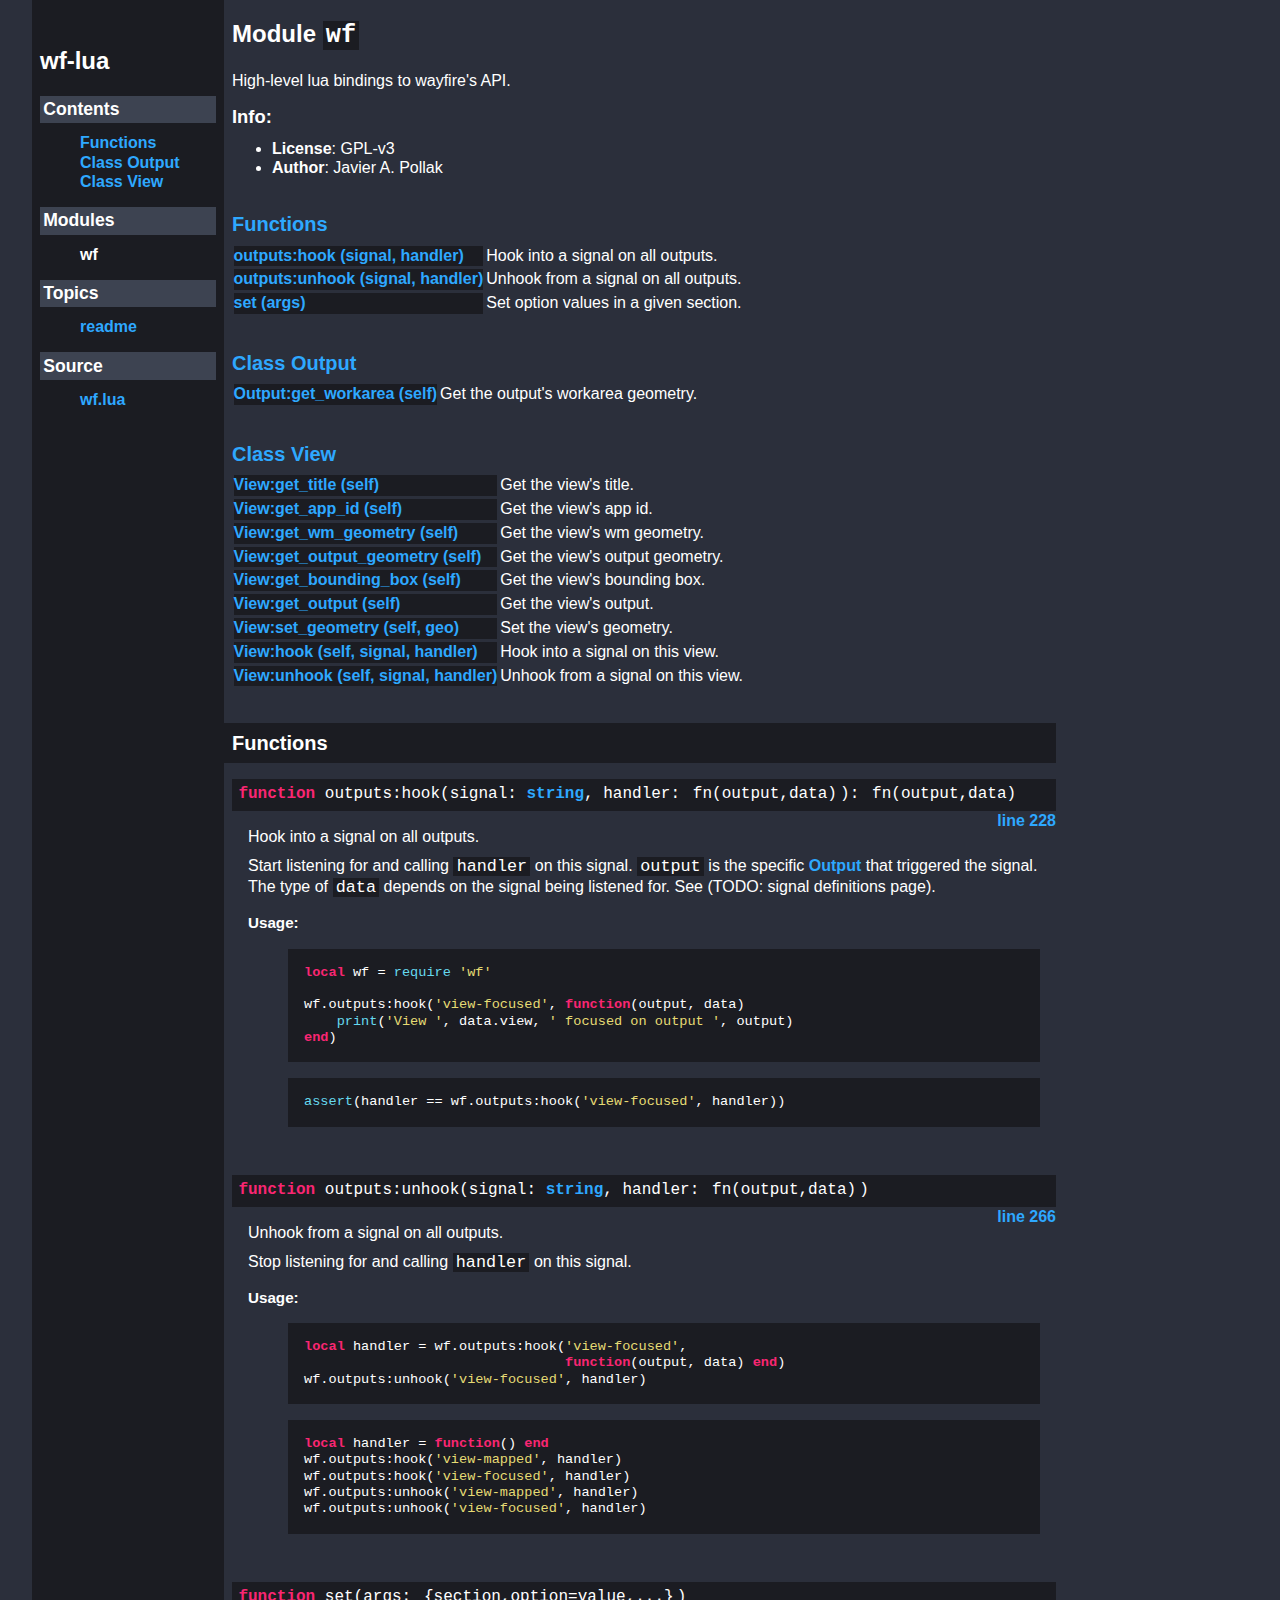
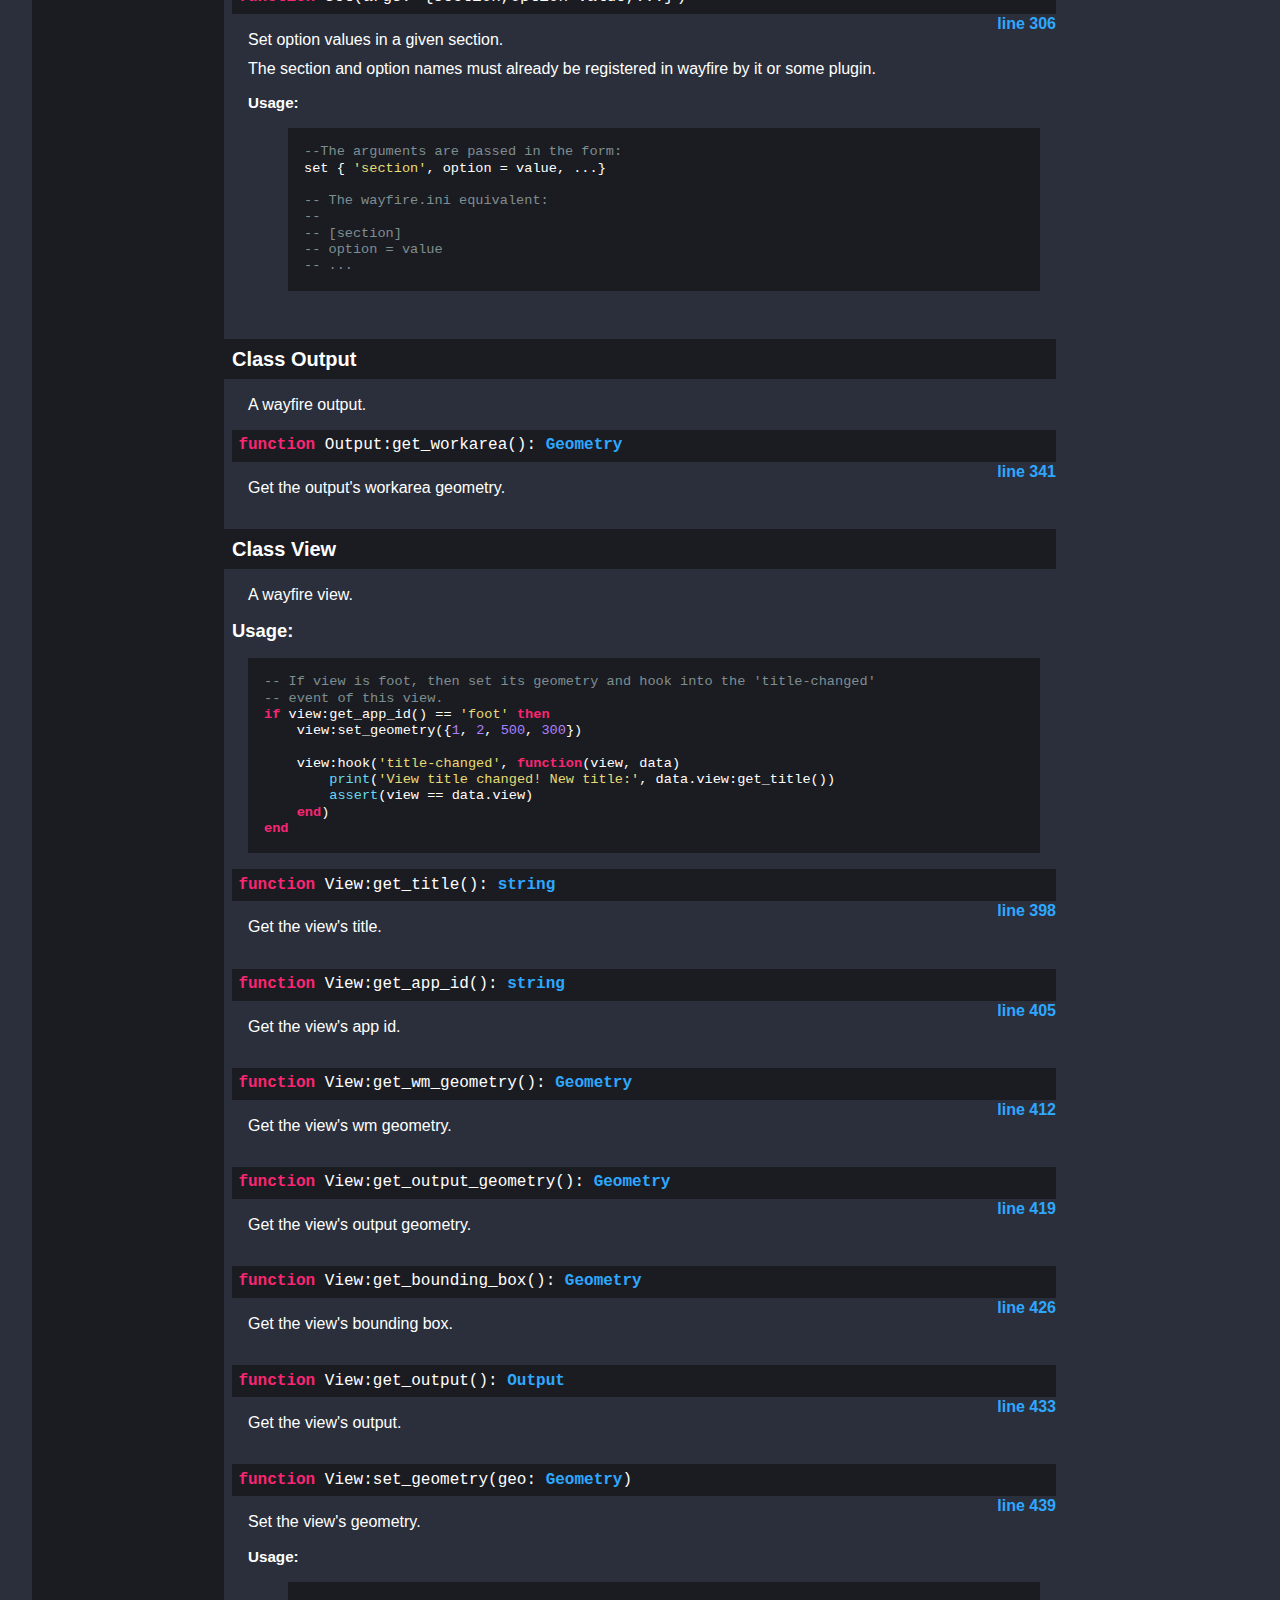
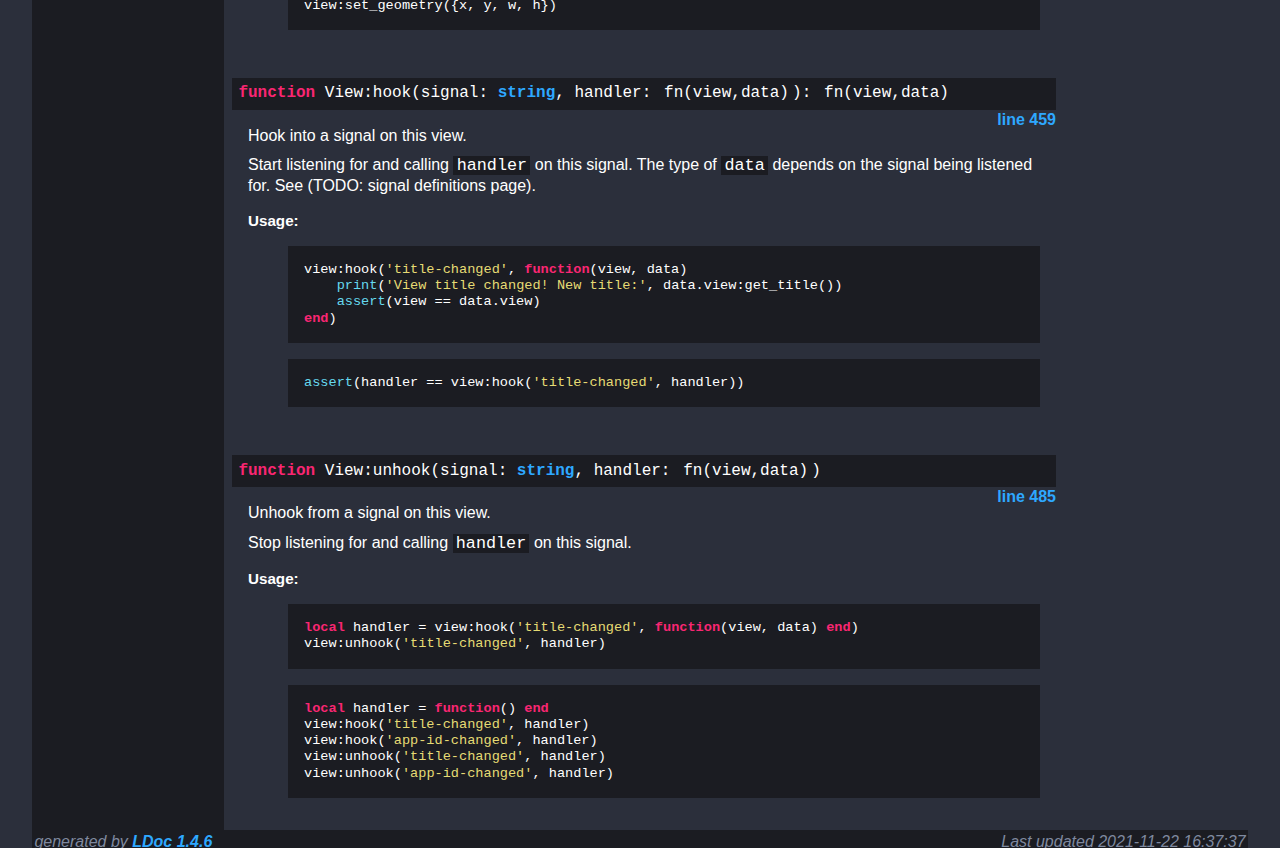
==== index.html @ a32f0c56 "deploy: 86d028fa6f99ab99f00a1f960f1747035f1de10a" ====
<!DOCTYPE html PUBLIC "-//W3C//DTD XHTML 1.0 Strict//EN"
   "http://www.w3.org/TR/xhtml1/DTD/xhtml1-strict.dtd">
<html>
<meta http-equiv="Content-Type" content="text/html; charset=UTF-8"/>
<head>
    <meta name="viewport" content="width=device-width, initial-scale=1">
    <title>wf-lua documentation</title>
    <link rel="stylesheet" href="ldoc.css" type="text/css" />
</head>
<body>
<div id="container">
<div id="product">
	<div id="product_logo"></div>
	<div id="product_name"><big><b></b></big></div>
	<div id="product_description"></div>
</div> <!-- id="product" -->
<div id="main">
<!-- Menu -->
<nav id="navigation">
<br/>
<h1>wf-lua</h1>
<h2>Contents</h2>
<ul>
<li><a href="#Functions">Functions</a></li>
<li><a href="#Class_Output">Class Output </a></li>
<li><a href="#Class_View">Class View </a></li>
</ul>
<h2>Modules</h2>
<ul class="nowrap">
  <li><strong>wf</strong></li>
</ul>
<h2>Topics</h2>
<ul class="">
  <li><a href="topics/readme.md.html">readme</a></li>
</ul>
<h2>Source</h2>
<ul class="nowrap">
  <li><a href="source/wf.lua.html">wf.lua</a></li>
</ul>
</nav> <!-- id="navigation" -->
<div id="content" class="">
<div class="module-info">
<h1>Module <code>wf</code></h1>
<p>High-level lua bindings to wayfire's API.</p>
<p>

</p>
    <h3>Info:</h3>
    <ul>
        <li><strong>License</strong>: GPL-v3</li>
        <li><strong>Author</strong>: Javier A. Pollak</li>
    </ul>
<br>
<h2><a href="#Functions">Functions</a></h2>
<div class="function_list toc_list">
	<div class="name"><a href="#outputs:hook">outputs:hook (signal, handler)</a></div>
	<div class="summary">Hook into a signal on all outputs.</div>
	<div class="name"><a href="#outputs:unhook">outputs:unhook (signal, handler)</a></div>
	<div class="summary">Unhook from a signal on all outputs.</div>
	<div class="name"><a href="#set">set (args)</a></div>
	<div class="summary">Set option values in a given section.</div>
</div>
<br>
<h2><a href="#Class_Output">Class Output </a></h2>
<div class="function_list toc_list">
	<div class="name"><a href="#Output:get_workarea">Output:get_workarea (self)</a></div>
	<div class="summary">Get the output's workarea geometry.</div>
</div>
<br>
<h2><a href="#Class_View">Class View </a></h2>
<div class="function_list toc_list">
	<div class="name"><a href="#View:get_title">View:get_title (self)</a></div>
	<div class="summary">Get the view's title.</div>
	<div class="name"><a href="#View:get_app_id">View:get_app_id (self)</a></div>
	<div class="summary">Get the view's app id.</div>
	<div class="name"><a href="#View:get_wm_geometry">View:get_wm_geometry (self)</a></div>
	<div class="summary">Get the view's wm geometry.</div>
	<div class="name"><a href="#View:get_output_geometry">View:get_output_geometry (self)</a></div>
	<div class="summary">Get the view's output geometry.</div>
	<div class="name"><a href="#View:get_bounding_box">View:get_bounding_box (self)</a></div>
	<div class="summary">Get the view's bounding box.</div>
	<div class="name"><a href="#View:get_output">View:get_output (self)</a></div>
	<div class="summary">Get the view's output.</div>
	<div class="name"><a href="#View:set_geometry">View:set_geometry (self, geo)</a></div>
	<div class="summary">Set the view's geometry.</div>
	<div class="name"><a href="#View:hook">View:hook (self, signal, handler)</a></div>
	<div class="summary">Hook into a signal on this view.</div>
	<div class="name"><a href="#View:unhook">View:unhook (self, signal, handler)</a></div>
	<div class="summary">Unhook from a signal on this view.</div>
</div>
<br/>
</div> <!-- id="module-info" -->
    <h2 class="section-header ">
        <a name="Functions"></a>
        Functions
    </h2>
    <div class="section-content">

    <dl class="function">
    <dt>
    <a name = "outputs:hook"></a>
    <pre class="signature"><span class="keyword">function</span> outputs:hook(signal: <span class="backtick"><a href="https://www.lua.org/manual/5.1/manual.html#5.4">string</a></span>, handler: <span class="backtick"><code>fn(output,data)</code></span>): <span class="backtick"><code>fn(output,data)</code></span></pre>
    <a style="float:right;" href="source/wf.lua.html#228">line 228</a>
    </dt>
    <dd>
    Hook into a signal on all outputs. </p>

<p> Start listening for and calling <code>handler</code> on this signal.
 <code>output</code> is the specific <a href="index.html#Output">Output</a> that triggered the signal.
 The type of <code>data</code> depends on the signal being listened for.
 See (TODO: signal definitions page).
    <h3>Usage:</h3>
    <ul class="examples">
        <li><pre class="example"><span class="keyword">local</span> wf = <span class="global">require</span> <span class="string">'wf'</span>

wf.outputs:hook(<span class="string">'view-focused'</span>, <span class="keyword">function</span>(output, data)
    <span class="global">print</span>(<span class="string">'View '</span>, data.view, <span class="string">' focused on output '</span>, output)
<span class="keyword">end</span>)</pre></li>
        <li><pre class="example"><span class="global">assert</span>(handler == wf.outputs:hook(<span class="string">'view-focused'</span>, handler))</pre></li>
    </ul>
</dd>
    <dt>
    <a name = "outputs:unhook"></a>
    <pre class="signature"><span class="keyword">function</span> outputs:unhook(signal: <span class="backtick"><a href="https://www.lua.org/manual/5.1/manual.html#5.4">string</a></span>, handler: <span class="backtick"><code>fn(output,data)</code></span>)</pre>
    <a style="float:right;" href="source/wf.lua.html#266">line 266</a>
    </dt>
    <dd>
    Unhook from a signal on all outputs. </p>

<p> Stop listening for and calling <code>handler</code> on this signal.
    <h3>Usage:</h3>
    <ul class="examples">
        <li><pre class="example"><span class="keyword">local</span> handler = wf.outputs:hook(<span class="string">'view-focused'</span>,
                                <span class="keyword">function</span>(output, data) <span class="keyword">end</span>)
wf.outputs:unhook(<span class="string">'view-focused'</span>, handler)</pre></li>
        <li><pre class="example"><span class="keyword">local</span> handler = <span class="keyword">function</span>() <span class="keyword">end</span>
wf.outputs:hook(<span class="string">'view-mapped'</span>, handler)
wf.outputs:hook(<span class="string">'view-focused'</span>, handler)
wf.outputs:unhook(<span class="string">'view-mapped'</span>, handler)
wf.outputs:unhook(<span class="string">'view-focused'</span>, handler)</pre></li>
    </ul>
</dd>
    <dt>
    <a name = "set"></a>
    <pre class="signature"><span class="keyword">function</span> set(args: <span class="backtick"><code>{section,option=value,...}</code></span>)</pre>
    <a style="float:right;" href="source/wf.lua.html#306">line 306</a>
    </dt>
    <dd>
    Set option values in a given section. </p>

<p> The section and option names must already be registered in wayfire by it or
 some plugin.
    <h3>Usage:</h3>
    <ul class="examples">
        <pre class="example"><span class="comment">--The arguments are passed in the form:
</span>set { <span class="string">'section'</span>, option = value, ...}

<span class="comment">-- The wayfire.ini equivalent:
</span><span class="comment">--
</span><span class="comment">-- [section]
</span><span class="comment">-- option = value
</span><span class="comment">-- ...</span></pre>
    </ul>
</dd>
</dl>
</div> <!-- class="section-content" -->
    <h2 class="section-header has-description">
        <a name="Class_Output"></a>
        Class Output
    </h2>
    <div class="section-content">

          <div class="section-description">
          A wayfire output.
          </div>
    <dl class="function">
    <dt>
    <a name = "Output:get_workarea"></a>
    <pre class="signature"><span class="keyword">function</span> Output:get_workarea(): <span class="backtick"><a href="index.html#Geometry">Geometry</a></span></pre>
    <a style="float:right;" href="source/wf.lua.html#341">line 341</a>
    </dt>
    <dd>
    Get the output's workarea geometry.
</dd>
</dl>
</div> <!-- class="section-content" -->
    <h2 class="section-header has-description">
        <a name="Class_View"></a>
        Class View
    </h2>
    <div class="section-content">

          <div class="section-description">
          A wayfire view.
          </div>
            <h3>Usage:</h3>
            <pre class="example section-example"><span class="comment">-- If view is foot, then set its geometry and hook into the 'title-changed'
</span><span class="comment">-- event of this view.
</span><span class="keyword">if</span> view:get_app_id() == <span class="string">'foot'</span> <span class="keyword">then</span>
    view:set_geometry({<span class="number">1</span>, <span class="number">2</span>, <span class="number">500</span>, <span class="number">300</span>})

    view:hook(<span class="string">'title-changed'</span>, <span class="keyword">function</span>(view, data)
        <span class="global">print</span>(<span class="string">'View title changed! New title:'</span>, data.view:get_title())
        <span class="global">assert</span>(view == data.view)
    <span class="keyword">end</span>)
<span class="keyword">end</span></pre>
    <dl class="function">
    <dt>
    <a name = "View:get_title"></a>
    <pre class="signature"><span class="keyword">function</span> View:get_title(): <span class="backtick"><a href="https://www.lua.org/manual/5.1/manual.html#5.4">string</a></span></pre>
    <a style="float:right;" href="source/wf.lua.html#398">line 398</a>
    </dt>
    <dd>
    Get the view's title.
</dd>
    <dt>
    <a name = "View:get_app_id"></a>
    <pre class="signature"><span class="keyword">function</span> View:get_app_id(): <span class="backtick"><a href="https://www.lua.org/manual/5.1/manual.html#5.4">string</a></span></pre>
    <a style="float:right;" href="source/wf.lua.html#405">line 405</a>
    </dt>
    <dd>
    Get the view's app id.
</dd>
    <dt>
    <a name = "View:get_wm_geometry"></a>
    <pre class="signature"><span class="keyword">function</span> View:get_wm_geometry(): <span class="backtick"><a href="index.html#Geometry">Geometry</a></span></pre>
    <a style="float:right;" href="source/wf.lua.html#412">line 412</a>
    </dt>
    <dd>
    Get the view's wm geometry.
</dd>
    <dt>
    <a name = "View:get_output_geometry"></a>
    <pre class="signature"><span class="keyword">function</span> View:get_output_geometry(): <span class="backtick"><a href="index.html#Geometry">Geometry</a></span></pre>
    <a style="float:right;" href="source/wf.lua.html#419">line 419</a>
    </dt>
    <dd>
    Get the view's output geometry.
</dd>
    <dt>
    <a name = "View:get_bounding_box"></a>
    <pre class="signature"><span class="keyword">function</span> View:get_bounding_box(): <span class="backtick"><a href="index.html#Geometry">Geometry</a></span></pre>
    <a style="float:right;" href="source/wf.lua.html#426">line 426</a>
    </dt>
    <dd>
    Get the view's bounding box.
</dd>
    <dt>
    <a name = "View:get_output"></a>
    <pre class="signature"><span class="keyword">function</span> View:get_output(): <span class="backtick"><a href="index.html#Output">Output</a></span></pre>
    <a style="float:right;" href="source/wf.lua.html#433">line 433</a>
    </dt>
    <dd>
    Get the view's output.
</dd>
    <dt>
    <a name = "View:set_geometry"></a>
    <pre class="signature"><span class="keyword">function</span> View:set_geometry(geo: <span class="backtick"><a href="index.html#Geometry">Geometry</a></span>)</pre>
    <a style="float:right;" href="source/wf.lua.html#439">line 439</a>
    </dt>
    <dd>
    Set the view's geometry.
    <h3>Usage:</h3>
    <ul class="examples">
        <pre class="example">view:set_geometry({x, y, w, h})</pre>
    </ul>
</dd>
    <dt>
    <a name = "View:hook"></a>
    <pre class="signature"><span class="keyword">function</span> View:hook(signal: <span class="backtick"><a href="https://www.lua.org/manual/5.1/manual.html#5.4">string</a></span>, handler: <span class="backtick"><code>fn(view,data)</code></span>): <span class="backtick"><code>fn(view,data)</code></span></pre>
    <a style="float:right;" href="source/wf.lua.html#459">line 459</a>
    </dt>
    <dd>
    Hook into a signal on this view. </p>

<p> Start listening for and calling <code>handler</code> on this signal.
 The type of <code>data</code> depends on the signal being listened for.
 See (TODO: signal definitions page).
    <h3>Usage:</h3>
    <ul class="examples">
        <li><pre class="example">view:hook(<span class="string">'title-changed'</span>, <span class="keyword">function</span>(view, data)
    <span class="global">print</span>(<span class="string">'View title changed! New title:'</span>, data.view:get_title())
    <span class="global">assert</span>(view == data.view)
<span class="keyword">end</span>)</pre></li>
        <li><pre class="example"><span class="global">assert</span>(handler == view:hook(<span class="string">'title-changed'</span>, handler))</pre></li>
    </ul>
</dd>
    <dt>
    <a name = "View:unhook"></a>
    <pre class="signature"><span class="keyword">function</span> View:unhook(signal: <span class="backtick"><a href="https://www.lua.org/manual/5.1/manual.html#5.4">string</a></span>, handler: <span class="backtick"><code>fn(view,data)</code></span>)</pre>
    <a style="float:right;" href="source/wf.lua.html#485">line 485</a>
    </dt>
    <dd>
    Unhook from a signal on this view. </p>

<p> Stop listening for and calling <code>handler</code> on this signal.
    <h3>Usage:</h3>
    <ul class="examples">
        <li><pre class="example"><span class="keyword">local</span> handler = view:hook(<span class="string">'title-changed'</span>, <span class="keyword">function</span>(view, data) <span class="keyword">end</span>)
view:unhook(<span class="string">'title-changed'</span>, handler)</pre></li>
        <li><pre class="example"><span class="keyword">local</span> handler = <span class="keyword">function</span>() <span class="keyword">end</span>
view:hook(<span class="string">'title-changed'</span>, handler)
view:hook(<span class="string">'app-id-changed'</span>, handler)
view:unhook(<span class="string">'title-changed'</span>, handler)
view:unhook(<span class="string">'app-id-changed'</span>, handler)</pre></li>
    </ul>
</dd>
</dl>
</div> <!-- class="section-content" -->
</div> <!-- id="content" -->
</div> <!-- id="main" -->
<div id="about">
<i>generated by <a href="http://github.com/stevedonovan/LDoc">LDoc 1.4.6</a></i>
<i style="float:right;">Last updated 2021-11-22 16:37:37 </i>
</div> <!-- id="about" -->
</div> <!-- id="container" -->
</body>
</html>
---- ldoc.css ----
/* BEGIN RESET */
/* Taken from: https://piccalil.li/blog/a-modern-css-reset/ */

/* Box sizing rules */
*,
*::before,
*::after {
  box-sizing: border-box;
}

/* Remove default margin */
body,
h1,
h2,
h3,
h4,
p,
figure,
blockquote,
dl,
dd {
  margin: 0;
}

/* Remove list styles on ul, ol elements with a list role, which suggests default styling will be removed */
ul[role='list'],
ol[role='list'] {
  list-style: none;
}

/* Set core root defaults */
html:focus-within {
  scroll-behavior: smooth;
}

/* Set core body defaults */
body {
  min-height: 100vh;
  line-height: 1.5;
}

/* A elements that don't have a class get default styles */
a:not([class]) {
  text-decoration-skip-ink: auto;
}

/* Make images easier to work with */
img,
picture {
  max-width: 100%;
  display: block;
}

/* Inherit fonts for inputs and buttons */
input,
button,
textarea,
select {
  font: inherit;
}

/* Remove all animations, transitions and smooth scroll for people that prefer not to see them */
@media (prefers-reduced-motion: reduce) {
  html:focus-within {
   scroll-behavior: auto;
  }
  
  *,
  *::before,
  *::after {
    animation-duration: 0.01ms !important;
    animation-iteration-count: 1 !important;
    transition-duration: 0.01ms !important;
    scroll-behavior: auto !important;
  }
}
/* END RESET */

:root {
  /* --bg: #2c303a; */
  --bg: #2b2f3b;
  --bg-light: #3D4351;
  --bg-lighter: #38405F;
	--bg-dark: #1B1C22;
  /* --fg: #FDFFFC; */
  --fg: #FFFFFF;
  --fg-dark: #7f899f;
}
code, tt {
    font-family: monospace; 
    font-size: 1.05em;
    background-color: var(--bg-dark);
    padding-left: 0.2rem;
    padding-right: 0.2rem;
}
pre.signature code {
    background-color: unset;
    font-size: unset;
}
span.parameter { font-family:monospace; background-color: var(--bg-dark); font-weight: bold; }
span.parameter:after { content:":"; }
span.types:before { content:"("; }
span.types:after { content:")"; }
.type { font-weight: bold; font-style:italic }
body, p, td, th { font-size: 1rem; line-height: 1.2;}
p, ul { margin: 10px 0 0 0;}
strong { font-weight: bold;}
em { font-style: italic;}
h1 {
    font-size: 1.5rem;
    margin: 20px 0 20px 0;
}
h2, h3, h4 { margin: 1rem 0 0.5rem 0; }
h2 { font-size: 1.25rem; }
h3 { font-size: 1.15rem; }
h4 { font-size: 1.06rem; }
a:focus, a:focus-visible, a:link:hover, a:visited:hover {
    background-color: #2EA8FF;
    outline: solid 1px #2EA8FF;
    color: black !important;
}
/* visited styling get's annoying quickly */
a:link, a:visited { font-weight: bold; color: #2EA8FF; text-decoration: none; }
/* a:visited { font-weight: bold; color: #F065E1; text-decoration: none; } */
/* a:link:hover { text-decoration: underline; } */
hr {
    color:#cccccc;
    background: #00007f;
    height: 1px;
}
blockquote { margin-left: 3em; }
ul { list-style-type: disc; }
ul.examples { 
    list-style-type: none;
}
ul.examples > li { 
    min-width: 0;
}
p.name {
    font-family: "Andale Mono", monospace;
    padding-top: 1rem;
}
pre {
    background-color: var(--bg-dark);
    padding: 1rem;
    margin: 1rem; 
    margin-left: 0; 
    overflow: auto;
    font-family: "Andale Mono", monospace;
}
pre.section-example {
    margin-left: 1rem;
}
pre.example {
    font-size: .85rem;
}
pre.signature {
    white-space: break-spaces;
    padding: 0.4rem;
    margin: 0;
}
table.index td { text-align: left; vertical-align: top; }


body {
    font-family: arial, helvetica, geneva, sans-serif;
    color: var(--fg);
    background-color: var(--bg);
    display: flex;
}
body::before,
body::after {
    content: '';
    flex: 1;
    height: auto;
    /* background-color: var(--bg-dark); */
}

#container { 
    display: flex;
    flex-direction: column;
    max-width: 76rem;
    min-width: 30rem;
    width: 100%;
}
#product { }

#main {
    display: flex;
    flex-direction: row;
}
#main::after {
    flex: 1;
    min-width: 0;
    max-width: 12rem;
    content: '';
}
#navigation {
    width: 12rem;
    min-width: 10rem;
    padding: 0.5rem;
    background-color: var(--bg-dark);
}
#navigation h2 {
    background-color: var(--bg-light);
    font-size: 1.1rem;
    padding: 0.2rem;
}
#navigation ul {
    font-size: 1rem;
    list-style: none;
}
#navigation li { }
#navigation li li a { }
#content {
    flex: 0 1 52rem;
    min-width: 0;
    /* padding: 1rem; */
}
#content.verbatim-html {
    padding-left: 0.5rem;
}
#about {
    color: var(--fg-dark);
    padding: 0.15rem;
    background-color: var(--bg-dark);
}

@media screen and (max-width: 555px) {
    body {
        align-items: flex-start;
    }
    #content {
        min-width: 100vw;
    }
    pre {
        font-size: 0.85rem;
        padding: 0.5rem;
        margin: 0.5rem;
    }
    pre.example {
        font-size: 0.7rem;
    }
    ul {
        padding-left: 0.8rem;
    }
    dl.table dd,
    dl.function dd {
        margin-left: 0.5rem !important;
    }
}

@media print {
    body {
        font: 12pt "Times New Roman", "TimeNR", Times, serif;
    }
    a { font-weight: bold; color: #004080; text-decoration: underline; }
    #main {
        background-color: #ffffff;
        border-left: 0px;
    }
    #container {
        margin-left: 2%;
        margin-right: 2%;
        background-color: #ffffff;
    }
    #content {
        padding: 1em;
        background-color: #ffffff;
    }
    #navigation {
        display: none;
    }
    pre.example {
        font-family: "Andale Mono", monospace;
        font-size: 10pt;
        page-break-inside: avoid;
    }
}

div.module-info {
    margin-left: 0.5rem;
}

h2.section-header {
    background-color: var(--bg-dark);
    padding: 0.5rem;
    margin-bottom: 0;
}

div.section-description {
    margin: 1rem;
}
div.section-content {
    margin-left: 0.5rem;
}

div.toc_list {
    display: grid;
    grid-template-columns: min-content max-content;
    overflow: auto;
}

div.toc_list > div {
    margin: 1.5px;
}

div.toc_list > div:nth-child(odd) {
    background-color: var(--bg-dark);
    line-height: 1.3;
    white-space:nowrap;
}

ul.nowrap {
    overflow:auto;
    white-space:nowrap;
}
dl.table dt, dl.function dt {
    margin-top: 1rem;
}

dl.table dd, dl.function dd {
    padding-bottom: 1rem;
    margin: 1rem 0 0 1rem;
    line-height: 1.2;
}
dl.table h3, dl.function h3 {font-size: .95rem;}
/* stop sublists from having initial vertical space */
ul ul { margin-top: 0px; }
ol ul { margin-top: 0px; }
ol ol { margin-top: 0px; }
ul ol { margin-top: 0px; }
/* make the target distinct; helps when we're navigating to a function */
a:target + * {
  background-color: #FF9;
  color: black !important;
}

/* Molokai from https://github.com/Javyre/etc/blob/master/nvim/start/molo.nvim/lua/lush_theme/molo.lua */
pre .comment { color: #7e8e91; }
pre .constant { color: #AE81FF; }
pre .escape { color: #F92672; }
pre .keyword { color: #F92672; font-weight: bold; }
pre .library { color: #A6E22E; }
/* FIXME: what even is a marker?? */
pre .marker { color: #512b1e; background: #fedc56; font-weight: bold; }
pre .string { color: #E6DB74; }
pre .number { color: #AE81FF; }
/* pre .operator { color: #2239a8; font-weight: bold; } */
pre .preprocessor, pre .prepro { color: #A6E22E; }
pre .global { color: #66D9EF; }
pre .user-keyword { color: #66D9EF; }
pre .prompt { color: #66D9EF; }
pre .url { color: #272fc2; text-decoration: underline; }
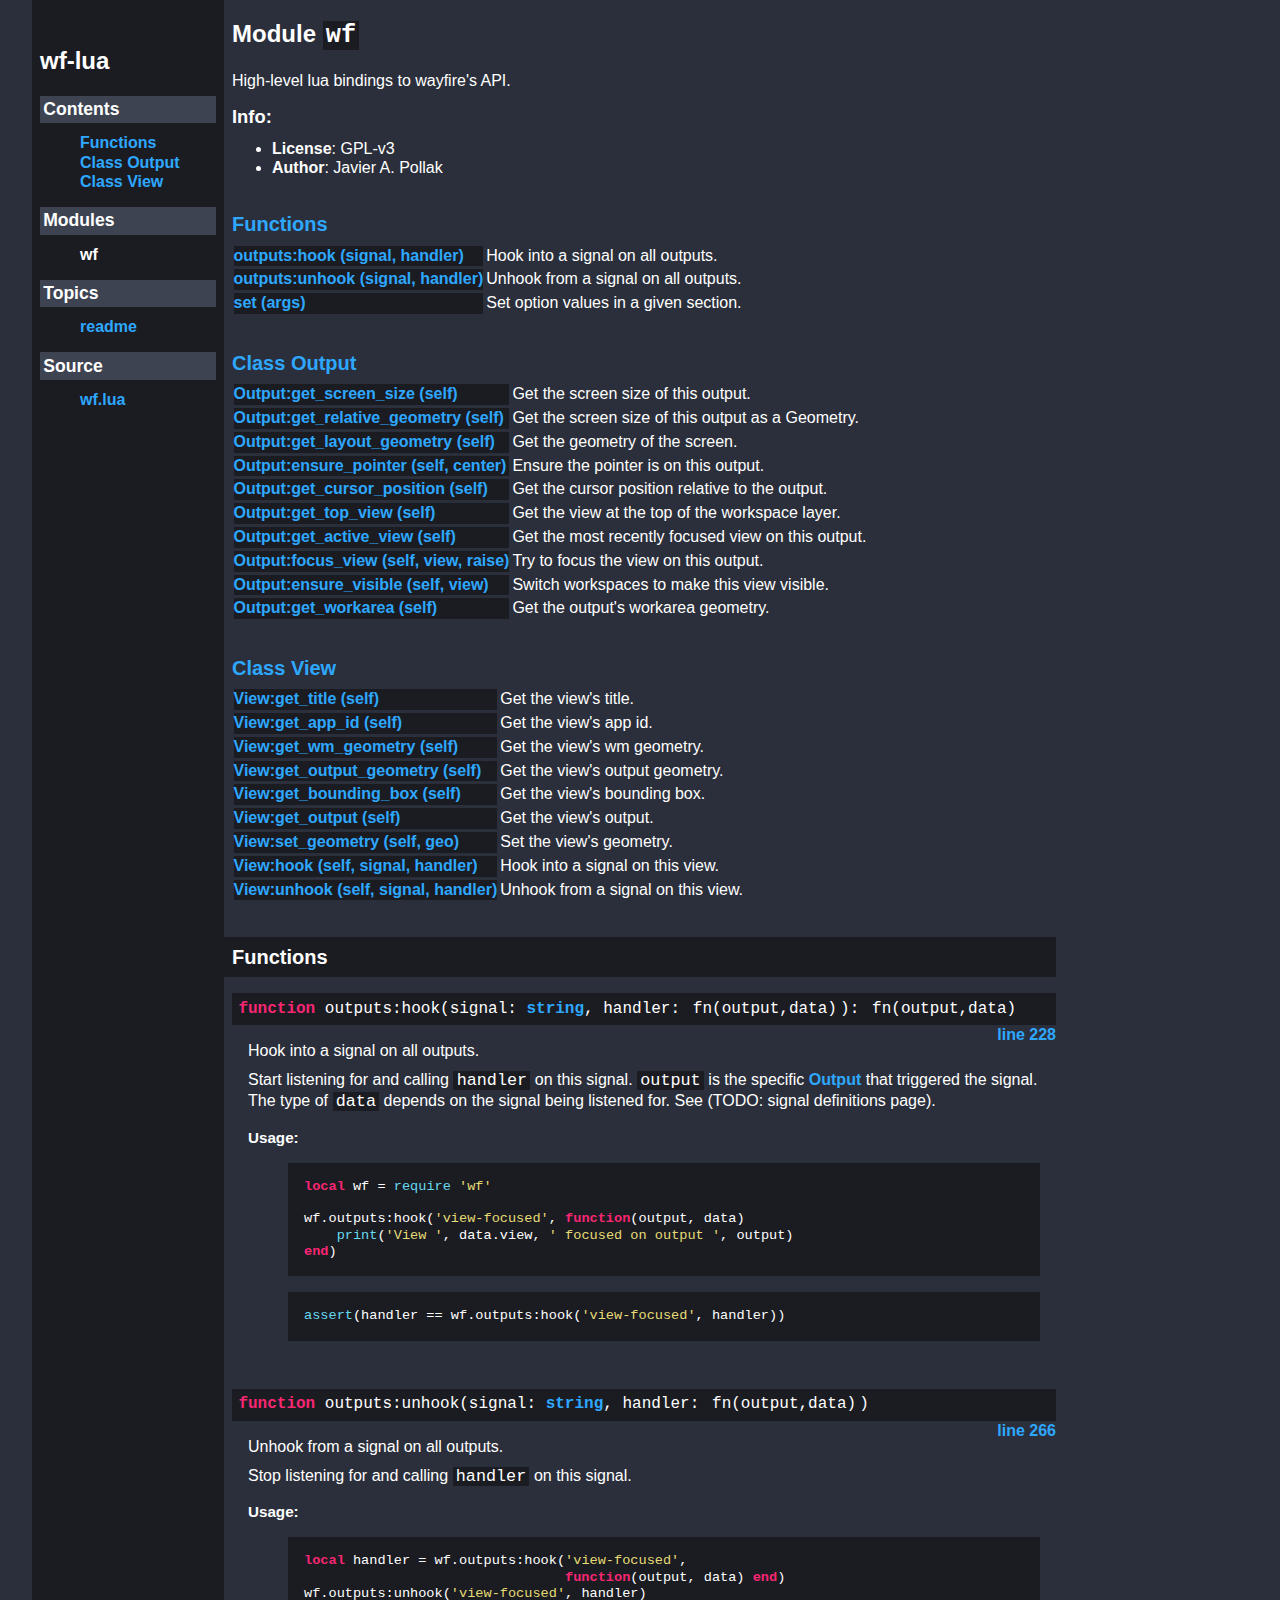
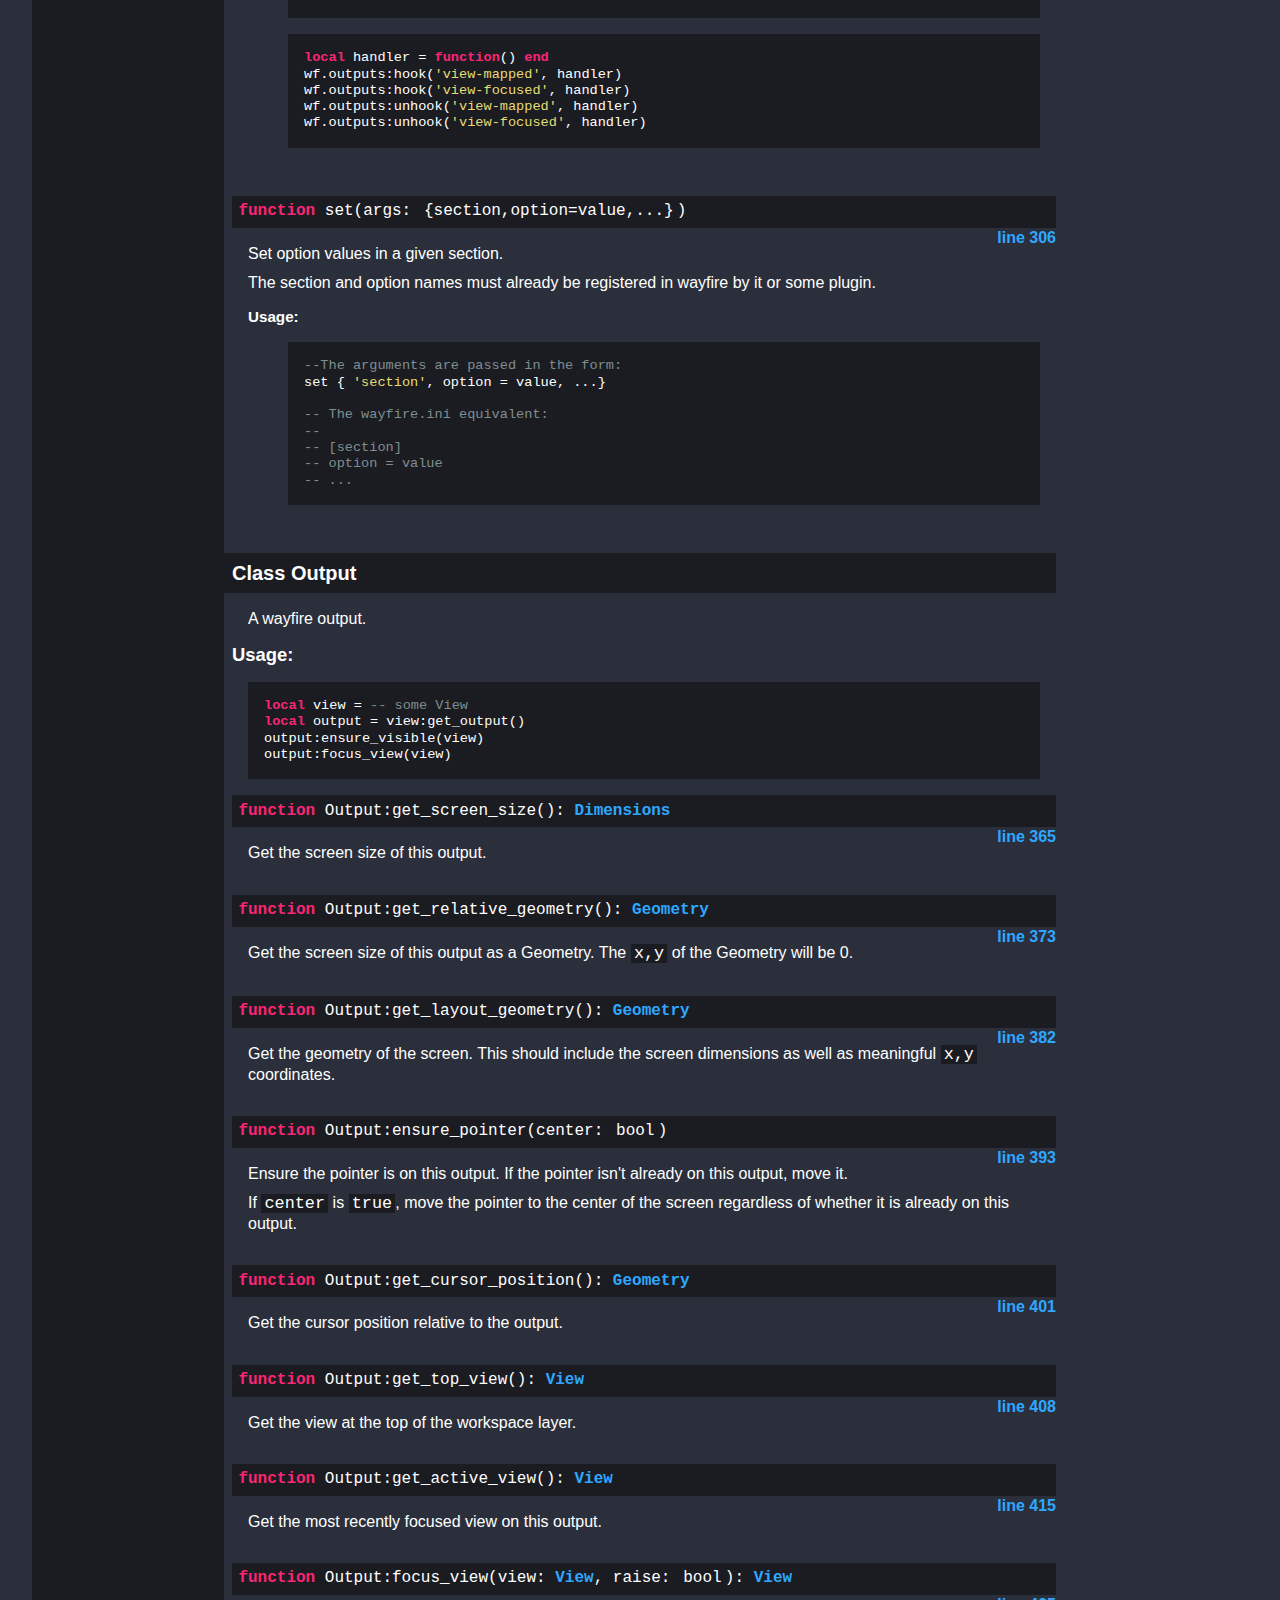
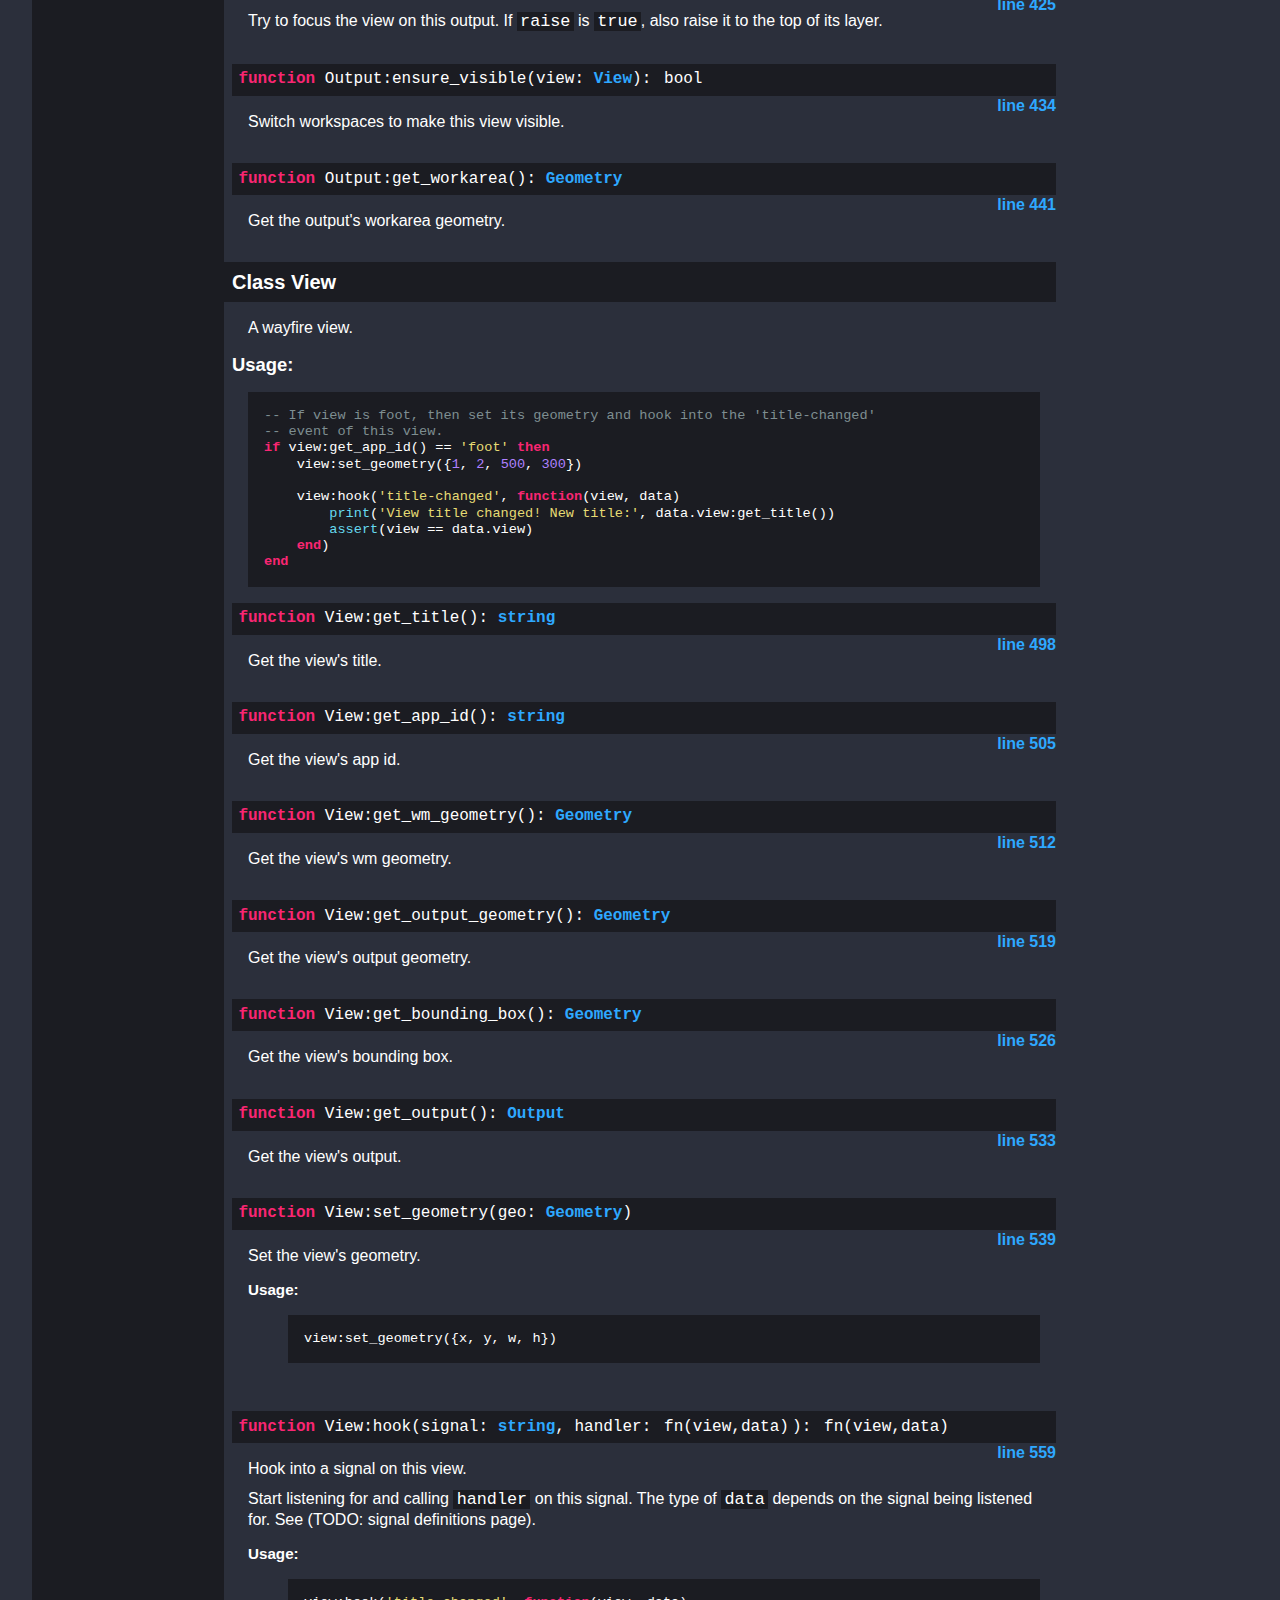
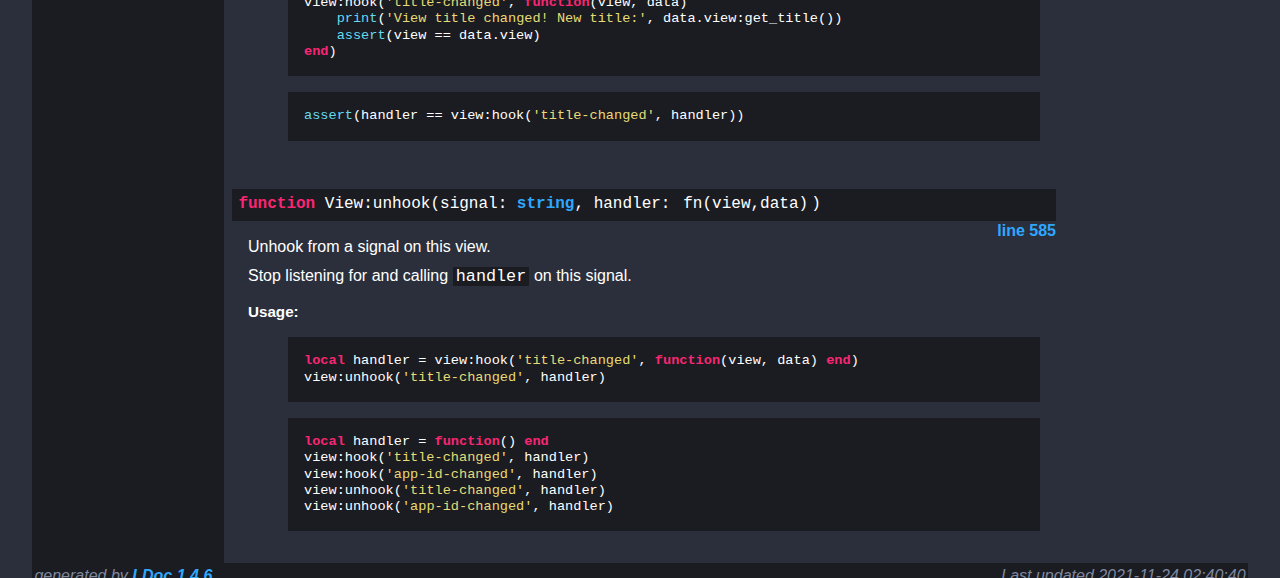
==== commit a03e55bd: "deploy: 1aed3586cea6684de8ab4835e3ce6a886c31fab5" ====
--- a/index.html
+++ b/index.html
@@ -63,6 +63,24 @@
 <br>
 <h2><a href="#Class_Output">Class Output </a></h2>
 <div class="function_list toc_list">
+	<div class="name"><a href="#Output:get_screen_size">Output:get_screen_size (self)</a></div>
+	<div class="summary">Get the screen size of this output.</div>
+	<div class="name"><a href="#Output:get_relative_geometry">Output:get_relative_geometry (self)</a></div>
+	<div class="summary">Get the screen size of this output as a Geometry.</div>
+	<div class="name"><a href="#Output:get_layout_geometry">Output:get_layout_geometry (self)</a></div>
+	<div class="summary">Get the geometry of the screen.</div>
+	<div class="name"><a href="#Output:ensure_pointer">Output:ensure_pointer (self, center)</a></div>
+	<div class="summary">Ensure the pointer is on this output.</div>
+	<div class="name"><a href="#Output:get_cursor_position">Output:get_cursor_position (self)</a></div>
+	<div class="summary">Get the cursor position relative to the output.</div>
+	<div class="name"><a href="#Output:get_top_view">Output:get_top_view (self)</a></div>
+	<div class="summary">Get the view at the top of the workspace layer.</div>
+	<div class="name"><a href="#Output:get_active_view">Output:get_active_view (self)</a></div>
+	<div class="summary">Get the most recently focused view on this output.</div>
+	<div class="name"><a href="#Output:focus_view">Output:focus_view (self, view, raise)</a></div>
+	<div class="summary">Try to focus the view on this output.</div>
+	<div class="name"><a href="#Output:ensure_visible">Output:ensure_visible (self, view)</a></div>
+	<div class="summary">Switch workspaces to make this view visible.</div>
 	<div class="name"><a href="#Output:get_workarea">Output:get_workarea (self)</a></div>
 	<div class="summary">Get the output's workarea geometry.</div>
 </div>
@@ -173,11 +191,96 @@
           <div class="section-description">
           A wayfire output.
           </div>
+            <h3>Usage:</h3>
+            <pre class="example section-example"><span class="keyword">local</span> view = <span class="comment">-- some View
+</span><span class="keyword">local</span> output = view:get_output()
+output:ensure_visible(view)
+output:focus_view(view)</pre>
     <dl class="function">
+    <dt>
+    <a name = "Output:get_screen_size"></a>
+    <pre class="signature"><span class="keyword">function</span> Output:get_screen_size(): <span class="backtick"><a href="index.html#Dimensions">Dimensions</a></span></pre>
+    <a style="float:right;" href="source/wf.lua.html#365">line 365</a>
+    </dt>
+    <dd>
+    Get the screen size of this output.
+</dd>
+    <dt>
+    <a name = "Output:get_relative_geometry"></a>
+    <pre class="signature"><span class="keyword">function</span> Output:get_relative_geometry(): <span class="backtick"><a href="index.html#Geometry">Geometry</a></span></pre>
+    <a style="float:right;" href="source/wf.lua.html#373">line 373</a>
+    </dt>
+    <dd>
+    Get the screen size of this output as a Geometry.
+ The <code>x,y</code> of the Geometry will be 0.
+</dd>
+    <dt>
+    <a name = "Output:get_layout_geometry"></a>
+    <pre class="signature"><span class="keyword">function</span> Output:get_layout_geometry(): <span class="backtick"><a href="index.html#Geometry">Geometry</a></span></pre>
+    <a style="float:right;" href="source/wf.lua.html#382">line 382</a>
+    </dt>
+    <dd>
+    Get the geometry of the screen.
+ This should include the screen dimensions as well as meaningful <code>x,y</code>
+ coordinates.
+</dd>
+    <dt>
+    <a name = "Output:ensure_pointer"></a>
+    <pre class="signature"><span class="keyword">function</span> Output:ensure_pointer(center: <span class="backtick"><code>bool</code></span>)</pre>
+    <a style="float:right;" href="source/wf.lua.html#393">line 393</a>
+    </dt>
+    <dd>
+    Ensure the pointer is on this output.
+ If the pointer isn't already on this output, move it.</p>
+
+<p> If <code>center</code> is <code>true</code>, move the pointer to the center of the screen
+ regardless of whether it is already on this output.
+</dd>
+    <dt>
+    <a name = "Output:get_cursor_position"></a>
+    <pre class="signature"><span class="keyword">function</span> Output:get_cursor_position(): <span class="backtick"><a href="index.html#Geometry">Geometry</a></span></pre>
+    <a style="float:right;" href="source/wf.lua.html#401">line 401</a>
+    </dt>
+    <dd>
+    Get the cursor position relative to the output.
+</dd>
+    <dt>
+    <a name = "Output:get_top_view"></a>
+    <pre class="signature"><span class="keyword">function</span> Output:get_top_view(): <span class="backtick"><a href="index.html#View">View</a></span></pre>
+    <a style="float:right;" href="source/wf.lua.html#408">line 408</a>
+    </dt>
+    <dd>
+    Get the view at the top of the workspace layer.
+</dd>
+    <dt>
+    <a name = "Output:get_active_view"></a>
+    <pre class="signature"><span class="keyword">function</span> Output:get_active_view(): <span class="backtick"><a href="index.html#View">View</a></span></pre>
+    <a style="float:right;" href="source/wf.lua.html#415">line 415</a>
+    </dt>
+    <dd>
+    Get the most recently focused view on this output.
+</dd>
+    <dt>
+    <a name = "Output:focus_view"></a>
+    <pre class="signature"><span class="keyword">function</span> Output:focus_view(view: <span class="backtick"><a href="index.html#View">View</a></span>, raise: <span class="backtick"><code>bool</code></span>): <span class="backtick"><a href="index.html#View">View</a></span></pre>
+    <a style="float:right;" href="source/wf.lua.html#425">line 425</a>
+    </dt>
+    <dd>
+    Try to focus the view on this output.
+ If <code>raise</code> is <code>true</code>, also raise it to the top of its layer.
+</dd>
+    <dt>
+    <a name = "Output:ensure_visible"></a>
+    <pre class="signature"><span class="keyword">function</span> Output:ensure_visible(view: <span class="backtick"><a href="index.html#View">View</a></span>): <span class="backtick"><code>bool</code></span></pre>
+    <a style="float:right;" href="source/wf.lua.html#434">line 434</a>
+    </dt>
+    <dd>
+    Switch workspaces to make this view visible.
+</dd>
     <dt>
     <a name = "Output:get_workarea"></a>
     <pre class="signature"><span class="keyword">function</span> Output:get_workarea(): <span class="backtick"><a href="index.html#Geometry">Geometry</a></span></pre>
-    <a style="float:right;" href="source/wf.lua.html#341">line 341</a>
+    <a style="float:right;" href="source/wf.lua.html#441">line 441</a>
     </dt>
     <dd>
     Get the output's workarea geometry.
@@ -208,7 +311,7 @@
     <dt>
     <a name = "View:get_title"></a>
     <pre class="signature"><span class="keyword">function</span> View:get_title(): <span class="backtick"><a href="https://www.lua.org/manual/5.1/manual.html#5.4">string</a></span></pre>
-    <a style="float:right;" href="source/wf.lua.html#398">line 398</a>
+    <a style="float:right;" href="source/wf.lua.html#498">line 498</a>
     </dt>
     <dd>
     Get the view's title.
@@ -216,7 +319,7 @@
     <dt>
     <a name = "View:get_app_id"></a>
     <pre class="signature"><span class="keyword">function</span> View:get_app_id(): <span class="backtick"><a href="https://www.lua.org/manual/5.1/manual.html#5.4">string</a></span></pre>
-    <a style="float:right;" href="source/wf.lua.html#405">line 405</a>
+    <a style="float:right;" href="source/wf.lua.html#505">line 505</a>
     </dt>
     <dd>
     Get the view's app id.
@@ -224,7 +327,7 @@
     <dt>
     <a name = "View:get_wm_geometry"></a>
     <pre class="signature"><span class="keyword">function</span> View:get_wm_geometry(): <span class="backtick"><a href="index.html#Geometry">Geometry</a></span></pre>
-    <a style="float:right;" href="source/wf.lua.html#412">line 412</a>
+    <a style="float:right;" href="source/wf.lua.html#512">line 512</a>
     </dt>
     <dd>
     Get the view's wm geometry.
@@ -232,7 +335,7 @@
     <dt>
     <a name = "View:get_output_geometry"></a>
     <pre class="signature"><span class="keyword">function</span> View:get_output_geometry(): <span class="backtick"><a href="index.html#Geometry">Geometry</a></span></pre>
-    <a style="float:right;" href="source/wf.lua.html#419">line 419</a>
+    <a style="float:right;" href="source/wf.lua.html#519">line 519</a>
     </dt>
     <dd>
     Get the view's output geometry.
@@ -240,7 +343,7 @@
     <dt>
     <a name = "View:get_bounding_box"></a>
     <pre class="signature"><span class="keyword">function</span> View:get_bounding_box(): <span class="backtick"><a href="index.html#Geometry">Geometry</a></span></pre>
-    <a style="float:right;" href="source/wf.lua.html#426">line 426</a>
+    <a style="float:right;" href="source/wf.lua.html#526">line 526</a>
     </dt>
     <dd>
     Get the view's bounding box.
@@ -248,7 +351,7 @@
     <dt>
     <a name = "View:get_output"></a>
     <pre class="signature"><span class="keyword">function</span> View:get_output(): <span class="backtick"><a href="index.html#Output">Output</a></span></pre>
-    <a style="float:right;" href="source/wf.lua.html#433">line 433</a>
+    <a style="float:right;" href="source/wf.lua.html#533">line 533</a>
     </dt>
     <dd>
     Get the view's output.
@@ -256,7 +359,7 @@
     <dt>
     <a name = "View:set_geometry"></a>
     <pre class="signature"><span class="keyword">function</span> View:set_geometry(geo: <span class="backtick"><a href="index.html#Geometry">Geometry</a></span>)</pre>
-    <a style="float:right;" href="source/wf.lua.html#439">line 439</a>
+    <a style="float:right;" href="source/wf.lua.html#539">line 539</a>
     </dt>
     <dd>
     Set the view's geometry.
@@ -268,7 +371,7 @@
     <dt>
     <a name = "View:hook"></a>
     <pre class="signature"><span class="keyword">function</span> View:hook(signal: <span class="backtick"><a href="https://www.lua.org/manual/5.1/manual.html#5.4">string</a></span>, handler: <span class="backtick"><code>fn(view,data)</code></span>): <span class="backtick"><code>fn(view,data)</code></span></pre>
-    <a style="float:right;" href="source/wf.lua.html#459">line 459</a>
+    <a style="float:right;" href="source/wf.lua.html#559">line 559</a>
     </dt>
     <dd>
     Hook into a signal on this view. </p>
@@ -288,7 +391,7 @@
     <dt>
     <a name = "View:unhook"></a>
     <pre class="signature"><span class="keyword">function</span> View:unhook(signal: <span class="backtick"><a href="https://www.lua.org/manual/5.1/manual.html#5.4">string</a></span>, handler: <span class="backtick"><code>fn(view,data)</code></span>)</pre>
-    <a style="float:right;" href="source/wf.lua.html#485">line 485</a>
+    <a style="float:right;" href="source/wf.lua.html#585">line 585</a>
     </dt>
     <dd>
     Unhook from a signal on this view. </p>
@@ -311,7 +414,7 @@
 </div> <!-- id="main" -->
 <div id="about">
 <i>generated by <a href="http://github.com/stevedonovan/LDoc">LDoc 1.4.6</a></i>
-<i style="float:right;">Last updated 2021-11-22 16:37:37 </i>
+<i style="float:right;">Last updated 2021-11-24 02:40:40 </i>
 </div> <!-- id="about" -->
 </div> <!-- id="container" -->
 </body>
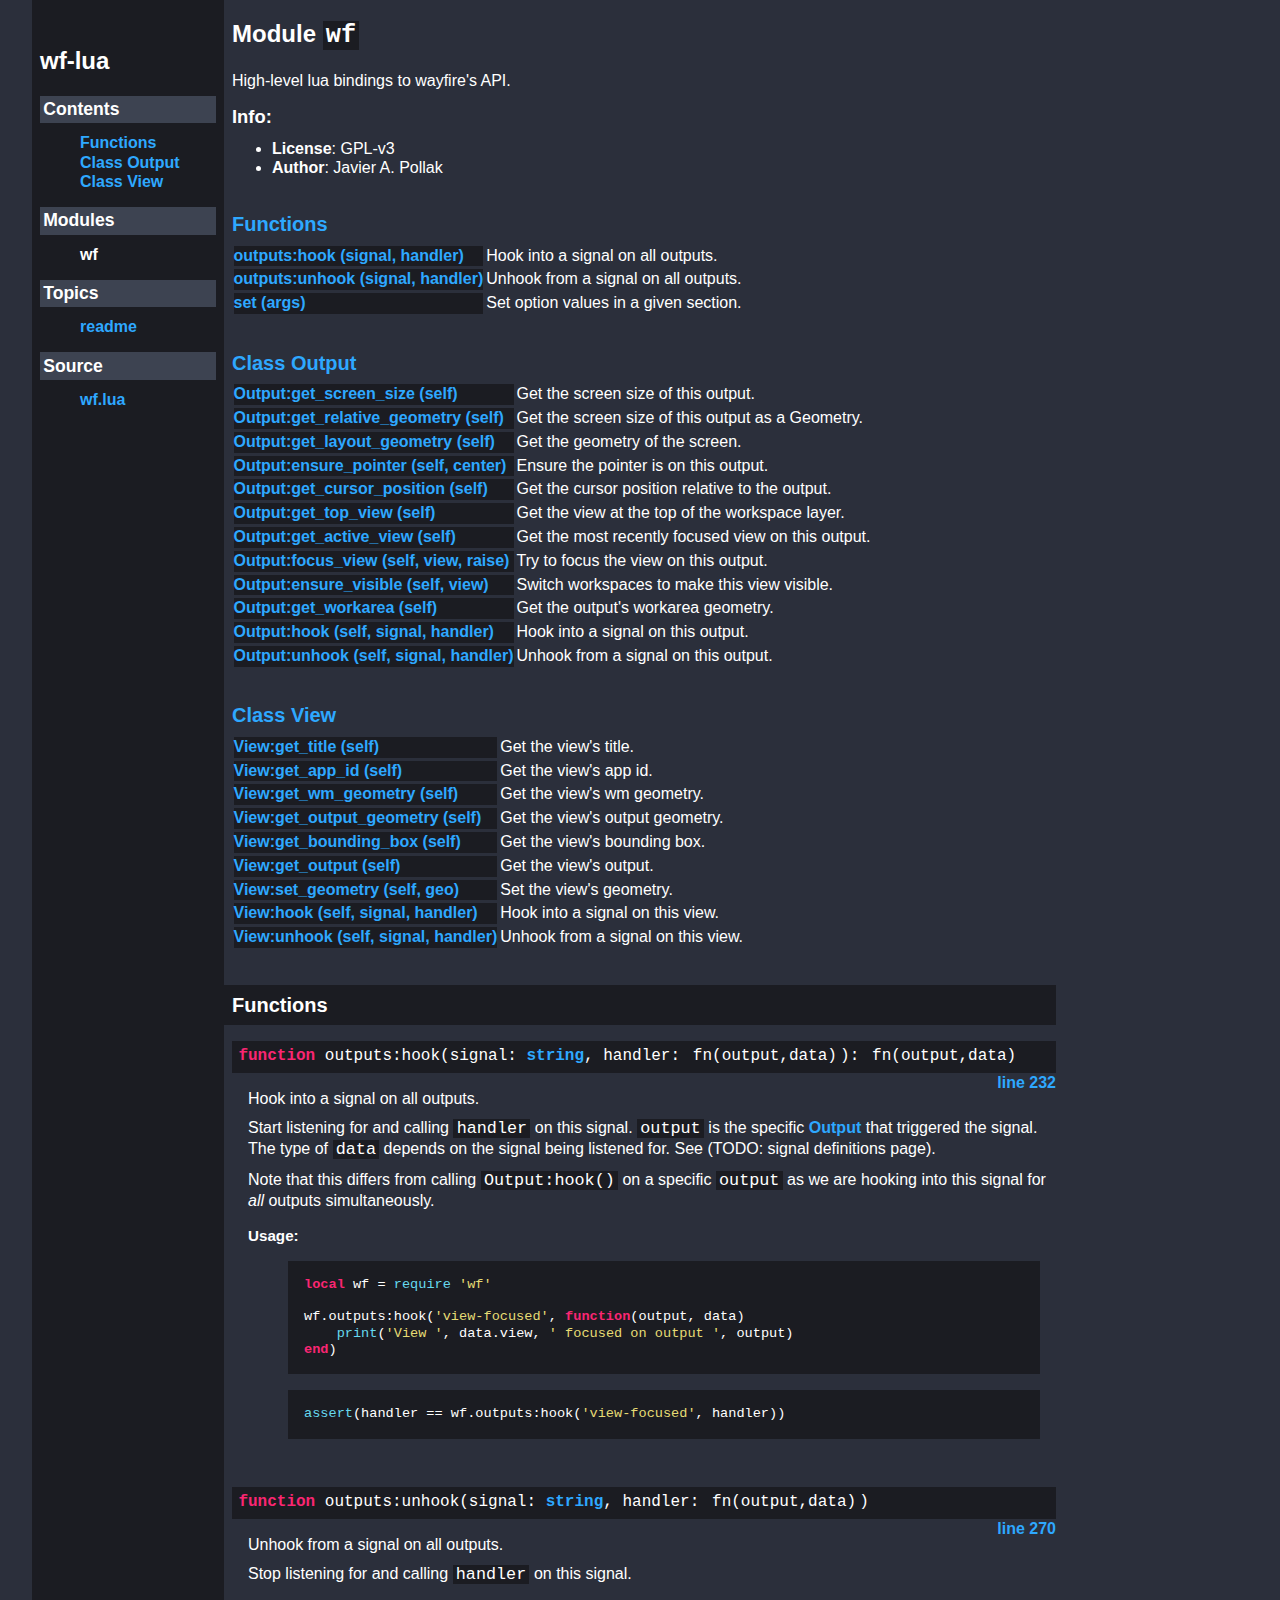
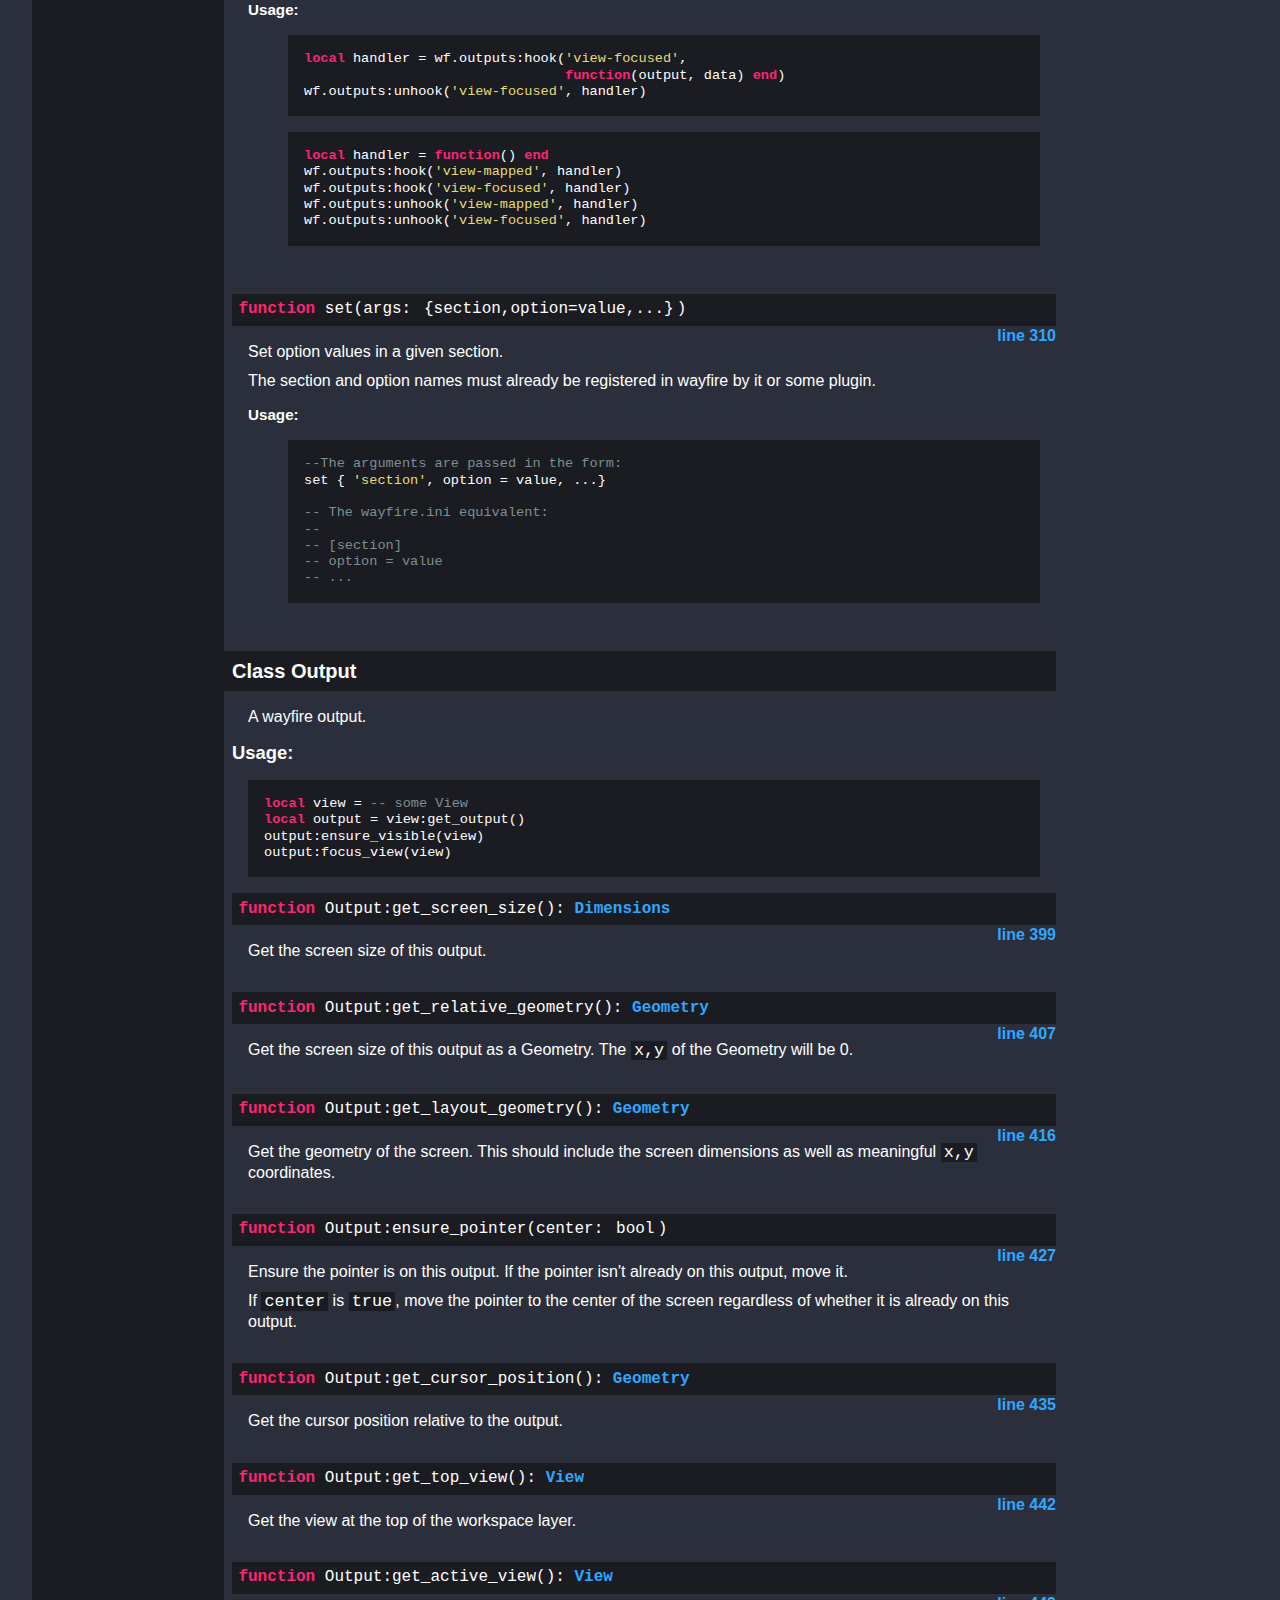
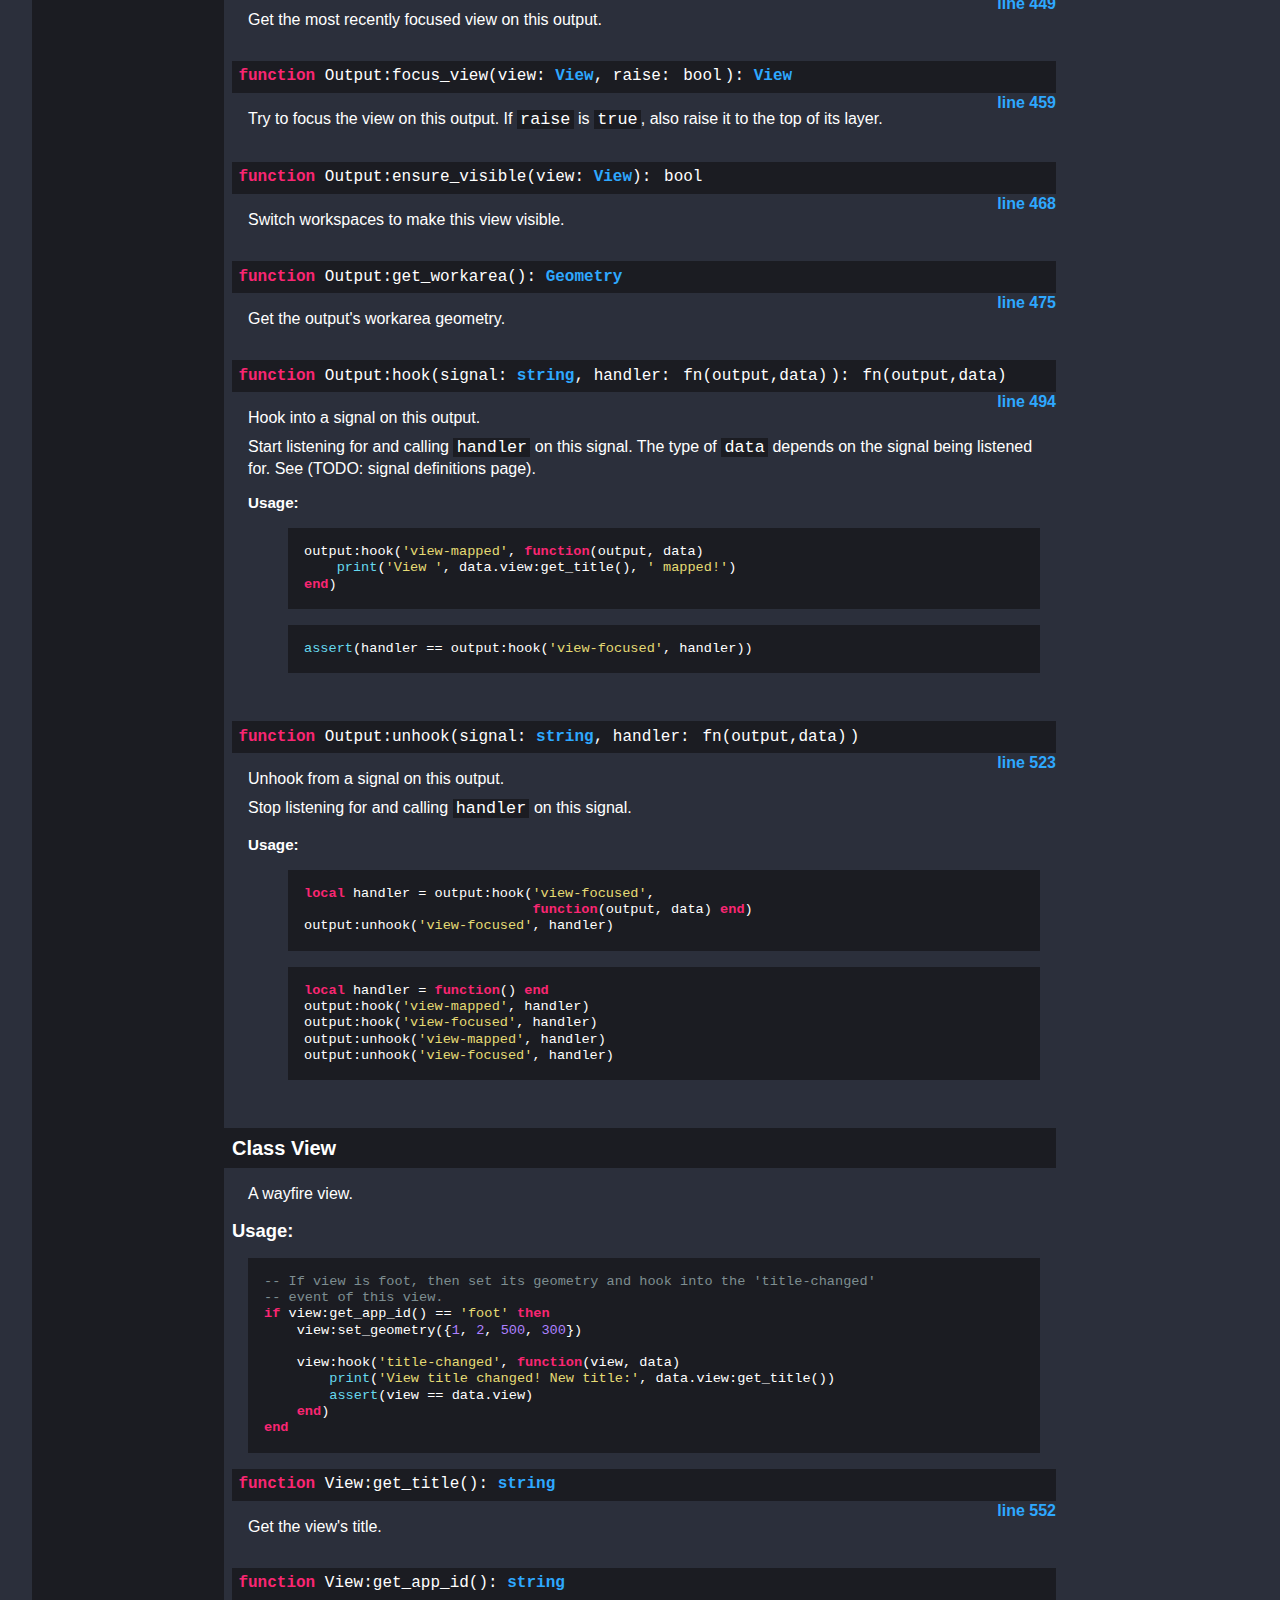
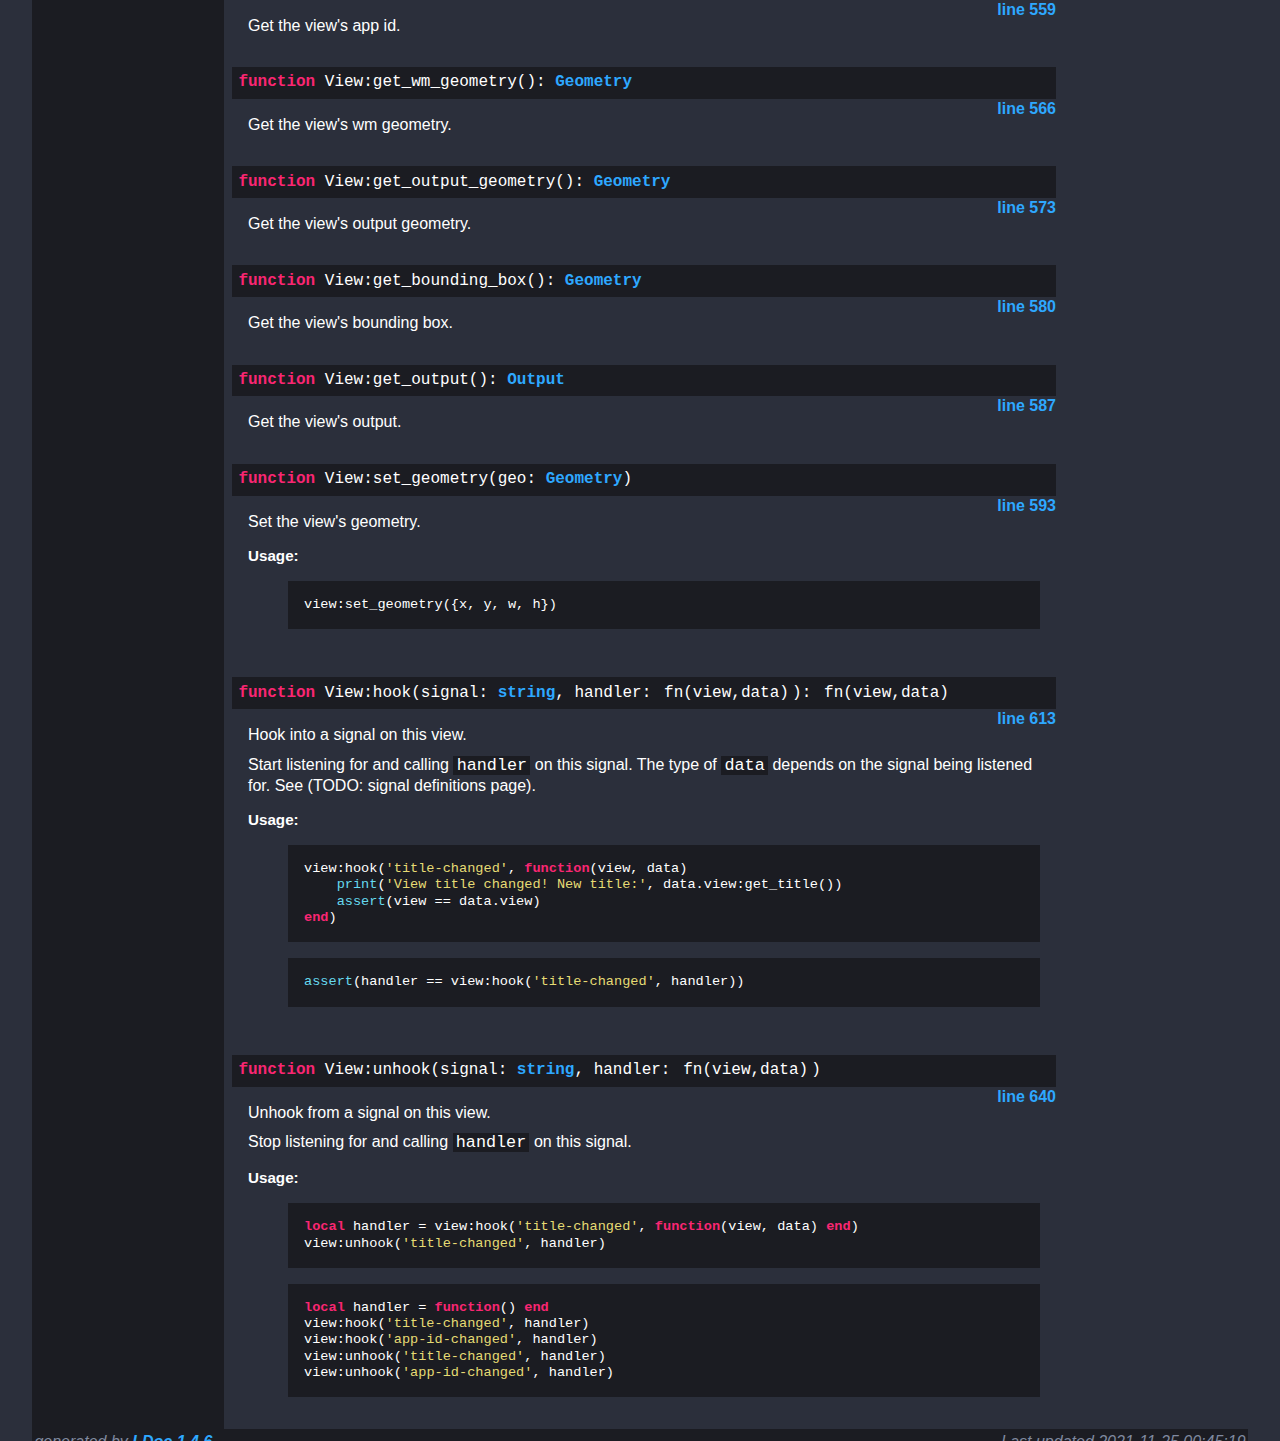
==== commit 5e5ed177: "deploy: e9647d81b6b7427948769b343db5ac106db76d81" ====
--- a/index.html
+++ b/index.html
@@ -83,6 +83,10 @@
 	<div class="summary">Switch workspaces to make this view visible.</div>
 	<div class="name"><a href="#Output:get_workarea">Output:get_workarea (self)</a></div>
 	<div class="summary">Get the output's workarea geometry.</div>
+	<div class="name"><a href="#Output:hook">Output:hook (self, signal, handler)</a></div>
+	<div class="summary">Hook into a signal on this output.</div>
+	<div class="name"><a href="#Output:unhook">Output:unhook (self, signal, handler)</a></div>
+	<div class="summary">Unhook from a signal on this output.</div>
 </div>
 <br>
 <h2><a href="#Class_View">Class View </a></h2>
@@ -118,7 +122,7 @@
     <dt>
     <a name = "outputs:hook"></a>
     <pre class="signature"><span class="keyword">function</span> outputs:hook(signal: <span class="backtick"><a href="https://www.lua.org/manual/5.1/manual.html#5.4">string</a></span>, handler: <span class="backtick"><code>fn(output,data)</code></span>): <span class="backtick"><code>fn(output,data)</code></span></pre>
-    <a style="float:right;" href="source/wf.lua.html#228">line 228</a>
+    <a style="float:right;" href="source/wf.lua.html#232">line 232</a>
     </dt>
     <dd>
     Hook into a signal on all outputs. </p>
@@ -126,7 +130,11 @@
 <p> Start listening for and calling <code>handler</code> on this signal.
  <code>output</code> is the specific <a href="index.html#Output">Output</a> that triggered the signal.
  The type of <code>data</code> depends on the signal being listened for.
- See (TODO: signal definitions page).
+ See (TODO: signal definitions page).</p>
+
+<p> Note that this differs from calling <code>Output:hook()</code> on a specific
+ <code>output</code> as we are hooking into this signal for <em>all</em> outputs
+ simultaneously.
     <h3>Usage:</h3>
     <ul class="examples">
         <li><pre class="example"><span class="keyword">local</span> wf = <span class="global">require</span> <span class="string">'wf'</span>
@@ -140,7 +148,7 @@
     <dt>
     <a name = "outputs:unhook"></a>
     <pre class="signature"><span class="keyword">function</span> outputs:unhook(signal: <span class="backtick"><a href="https://www.lua.org/manual/5.1/manual.html#5.4">string</a></span>, handler: <span class="backtick"><code>fn(output,data)</code></span>)</pre>
-    <a style="float:right;" href="source/wf.lua.html#266">line 266</a>
+    <a style="float:right;" href="source/wf.lua.html#270">line 270</a>
     </dt>
     <dd>
     Unhook from a signal on all outputs. </p>
@@ -161,7 +169,7 @@
     <dt>
     <a name = "set"></a>
     <pre class="signature"><span class="keyword">function</span> set(args: <span class="backtick"><code>{section,option=value,...}</code></span>)</pre>
-    <a style="float:right;" href="source/wf.lua.html#306">line 306</a>
+    <a style="float:right;" href="source/wf.lua.html#310">line 310</a>
     </dt>
     <dd>
     Set option values in a given section. </p>
@@ -200,7 +208,7 @@
     <dt>
     <a name = "Output:get_screen_size"></a>
     <pre class="signature"><span class="keyword">function</span> Output:get_screen_size(): <span class="backtick"><a href="index.html#Dimensions">Dimensions</a></span></pre>
-    <a style="float:right;" href="source/wf.lua.html#365">line 365</a>
+    <a style="float:right;" href="source/wf.lua.html#399">line 399</a>
     </dt>
     <dd>
     Get the screen size of this output.
@@ -208,7 +216,7 @@
     <dt>
     <a name = "Output:get_relative_geometry"></a>
     <pre class="signature"><span class="keyword">function</span> Output:get_relative_geometry(): <span class="backtick"><a href="index.html#Geometry">Geometry</a></span></pre>
-    <a style="float:right;" href="source/wf.lua.html#373">line 373</a>
+    <a style="float:right;" href="source/wf.lua.html#407">line 407</a>
     </dt>
     <dd>
     Get the screen size of this output as a Geometry.
@@ -217,7 +225,7 @@
     <dt>
     <a name = "Output:get_layout_geometry"></a>
     <pre class="signature"><span class="keyword">function</span> Output:get_layout_geometry(): <span class="backtick"><a href="index.html#Geometry">Geometry</a></span></pre>
-    <a style="float:right;" href="source/wf.lua.html#382">line 382</a>
+    <a style="float:right;" href="source/wf.lua.html#416">line 416</a>
     </dt>
     <dd>
     Get the geometry of the screen.
@@ -227,7 +235,7 @@
     <dt>
     <a name = "Output:ensure_pointer"></a>
     <pre class="signature"><span class="keyword">function</span> Output:ensure_pointer(center: <span class="backtick"><code>bool</code></span>)</pre>
-    <a style="float:right;" href="source/wf.lua.html#393">line 393</a>
+    <a style="float:right;" href="source/wf.lua.html#427">line 427</a>
     </dt>
     <dd>
     Ensure the pointer is on this output.
@@ -239,7 +247,7 @@
     <dt>
     <a name = "Output:get_cursor_position"></a>
     <pre class="signature"><span class="keyword">function</span> Output:get_cursor_position(): <span class="backtick"><a href="index.html#Geometry">Geometry</a></span></pre>
-    <a style="float:right;" href="source/wf.lua.html#401">line 401</a>
+    <a style="float:right;" href="source/wf.lua.html#435">line 435</a>
     </dt>
     <dd>
     Get the cursor position relative to the output.
@@ -247,7 +255,7 @@
     <dt>
     <a name = "Output:get_top_view"></a>
     <pre class="signature"><span class="keyword">function</span> Output:get_top_view(): <span class="backtick"><a href="index.html#View">View</a></span></pre>
-    <a style="float:right;" href="source/wf.lua.html#408">line 408</a>
+    <a style="float:right;" href="source/wf.lua.html#442">line 442</a>
     </dt>
     <dd>
     Get the view at the top of the workspace layer.
@@ -255,7 +263,7 @@
     <dt>
     <a name = "Output:get_active_view"></a>
     <pre class="signature"><span class="keyword">function</span> Output:get_active_view(): <span class="backtick"><a href="index.html#View">View</a></span></pre>
-    <a style="float:right;" href="source/wf.lua.html#415">line 415</a>
+    <a style="float:right;" href="source/wf.lua.html#449">line 449</a>
     </dt>
     <dd>
     Get the most recently focused view on this output.
@@ -263,7 +271,7 @@
     <dt>
     <a name = "Output:focus_view"></a>
     <pre class="signature"><span class="keyword">function</span> Output:focus_view(view: <span class="backtick"><a href="index.html#View">View</a></span>, raise: <span class="backtick"><code>bool</code></span>): <span class="backtick"><a href="index.html#View">View</a></span></pre>
-    <a style="float:right;" href="source/wf.lua.html#425">line 425</a>
+    <a style="float:right;" href="source/wf.lua.html#459">line 459</a>
     </dt>
     <dd>
     Try to focus the view on this output.
@@ -272,7 +280,7 @@
     <dt>
     <a name = "Output:ensure_visible"></a>
     <pre class="signature"><span class="keyword">function</span> Output:ensure_visible(view: <span class="backtick"><a href="index.html#View">View</a></span>): <span class="backtick"><code>bool</code></span></pre>
-    <a style="float:right;" href="source/wf.lua.html#434">line 434</a>
+    <a style="float:right;" href="source/wf.lua.html#468">line 468</a>
     </dt>
     <dd>
     Switch workspaces to make this view visible.
@@ -280,10 +288,50 @@
     <dt>
     <a name = "Output:get_workarea"></a>
     <pre class="signature"><span class="keyword">function</span> Output:get_workarea(): <span class="backtick"><a href="index.html#Geometry">Geometry</a></span></pre>
-    <a style="float:right;" href="source/wf.lua.html#441">line 441</a>
+    <a style="float:right;" href="source/wf.lua.html#475">line 475</a>
     </dt>
     <dd>
     Get the output's workarea geometry.
+</dd>
+    <dt>
+    <a name = "Output:hook"></a>
+    <pre class="signature"><span class="keyword">function</span> Output:hook(signal: <span class="backtick"><a href="https://www.lua.org/manual/5.1/manual.html#5.4">string</a></span>, handler: <span class="backtick"><code>fn(output,data)</code></span>): <span class="backtick"><code>fn(output,data)</code></span></pre>
+    <a style="float:right;" href="source/wf.lua.html#494">line 494</a>
+    </dt>
+    <dd>
+    Hook into a signal on this output. </p>
+
+<p> Start listening for and calling <code>handler</code> on this signal.
+ The type of <code>data</code> depends on the signal being listened for.
+ See (TODO: signal definitions page).
+    <h3>Usage:</h3>
+    <ul class="examples">
+        <li><pre class="example">output:hook(<span class="string">'view-mapped'</span>, <span class="keyword">function</span>(output, data)
+    <span class="global">print</span>(<span class="string">'View '</span>, data.view:get_title(), <span class="string">' mapped!'</span>)
+<span class="keyword">end</span>)</pre></li>
+        <li><pre class="example"><span class="global">assert</span>(handler == output:hook(<span class="string">'view-focused'</span>, handler))</pre></li>
+    </ul>
+</dd>
+    <dt>
+    <a name = "Output:unhook"></a>
+    <pre class="signature"><span class="keyword">function</span> Output:unhook(signal: <span class="backtick"><a href="https://www.lua.org/manual/5.1/manual.html#5.4">string</a></span>, handler: <span class="backtick"><code>fn(output,data)</code></span>)</pre>
+    <a style="float:right;" href="source/wf.lua.html#523">line 523</a>
+    </dt>
+    <dd>
+    Unhook from a signal on this output. </p>
+
+<p> Stop listening for and calling <code>handler</code> on this signal.
+    <h3>Usage:</h3>
+    <ul class="examples">
+        <li><pre class="example"><span class="keyword">local</span> handler = output:hook(<span class="string">'view-focused'</span>,
+                            <span class="keyword">function</span>(output, data) <span class="keyword">end</span>)
+output:unhook(<span class="string">'view-focused'</span>, handler)</pre></li>
+        <li><pre class="example"><span class="keyword">local</span> handler = <span class="keyword">function</span>() <span class="keyword">end</span>
+output:hook(<span class="string">'view-mapped'</span>, handler)
+output:hook(<span class="string">'view-focused'</span>, handler)
+output:unhook(<span class="string">'view-mapped'</span>, handler)
+output:unhook(<span class="string">'view-focused'</span>, handler)</pre></li>
+    </ul>
 </dd>
 </dl>
 </div> <!-- class="section-content" -->
@@ -311,7 +359,7 @@
     <dt>
     <a name = "View:get_title"></a>
     <pre class="signature"><span class="keyword">function</span> View:get_title(): <span class="backtick"><a href="https://www.lua.org/manual/5.1/manual.html#5.4">string</a></span></pre>
-    <a style="float:right;" href="source/wf.lua.html#498">line 498</a>
+    <a style="float:right;" href="source/wf.lua.html#552">line 552</a>
     </dt>
     <dd>
     Get the view's title.
@@ -319,7 +367,7 @@
     <dt>
     <a name = "View:get_app_id"></a>
     <pre class="signature"><span class="keyword">function</span> View:get_app_id(): <span class="backtick"><a href="https://www.lua.org/manual/5.1/manual.html#5.4">string</a></span></pre>
-    <a style="float:right;" href="source/wf.lua.html#505">line 505</a>
+    <a style="float:right;" href="source/wf.lua.html#559">line 559</a>
     </dt>
     <dd>
     Get the view's app id.
@@ -327,7 +375,7 @@
     <dt>
     <a name = "View:get_wm_geometry"></a>
     <pre class="signature"><span class="keyword">function</span> View:get_wm_geometry(): <span class="backtick"><a href="index.html#Geometry">Geometry</a></span></pre>
-    <a style="float:right;" href="source/wf.lua.html#512">line 512</a>
+    <a style="float:right;" href="source/wf.lua.html#566">line 566</a>
     </dt>
     <dd>
     Get the view's wm geometry.
@@ -335,7 +383,7 @@
     <dt>
     <a name = "View:get_output_geometry"></a>
     <pre class="signature"><span class="keyword">function</span> View:get_output_geometry(): <span class="backtick"><a href="index.html#Geometry">Geometry</a></span></pre>
-    <a style="float:right;" href="source/wf.lua.html#519">line 519</a>
+    <a style="float:right;" href="source/wf.lua.html#573">line 573</a>
     </dt>
     <dd>
     Get the view's output geometry.
@@ -343,7 +391,7 @@
     <dt>
     <a name = "View:get_bounding_box"></a>
     <pre class="signature"><span class="keyword">function</span> View:get_bounding_box(): <span class="backtick"><a href="index.html#Geometry">Geometry</a></span></pre>
-    <a style="float:right;" href="source/wf.lua.html#526">line 526</a>
+    <a style="float:right;" href="source/wf.lua.html#580">line 580</a>
     </dt>
     <dd>
     Get the view's bounding box.
@@ -351,7 +399,7 @@
     <dt>
     <a name = "View:get_output"></a>
     <pre class="signature"><span class="keyword">function</span> View:get_output(): <span class="backtick"><a href="index.html#Output">Output</a></span></pre>
-    <a style="float:right;" href="source/wf.lua.html#533">line 533</a>
+    <a style="float:right;" href="source/wf.lua.html#587">line 587</a>
     </dt>
     <dd>
     Get the view's output.
@@ -359,7 +407,7 @@
     <dt>
     <a name = "View:set_geometry"></a>
     <pre class="signature"><span class="keyword">function</span> View:set_geometry(geo: <span class="backtick"><a href="index.html#Geometry">Geometry</a></span>)</pre>
-    <a style="float:right;" href="source/wf.lua.html#539">line 539</a>
+    <a style="float:right;" href="source/wf.lua.html#593">line 593</a>
     </dt>
     <dd>
     Set the view's geometry.
@@ -371,7 +419,7 @@
     <dt>
     <a name = "View:hook"></a>
     <pre class="signature"><span class="keyword">function</span> View:hook(signal: <span class="backtick"><a href="https://www.lua.org/manual/5.1/manual.html#5.4">string</a></span>, handler: <span class="backtick"><code>fn(view,data)</code></span>): <span class="backtick"><code>fn(view,data)</code></span></pre>
-    <a style="float:right;" href="source/wf.lua.html#559">line 559</a>
+    <a style="float:right;" href="source/wf.lua.html#613">line 613</a>
     </dt>
     <dd>
     Hook into a signal on this view. </p>
@@ -391,7 +439,7 @@
     <dt>
     <a name = "View:unhook"></a>
     <pre class="signature"><span class="keyword">function</span> View:unhook(signal: <span class="backtick"><a href="https://www.lua.org/manual/5.1/manual.html#5.4">string</a></span>, handler: <span class="backtick"><code>fn(view,data)</code></span>)</pre>
-    <a style="float:right;" href="source/wf.lua.html#585">line 585</a>
+    <a style="float:right;" href="source/wf.lua.html#640">line 640</a>
     </dt>
     <dd>
     Unhook from a signal on this view. </p>
@@ -414,7 +462,7 @@
 </div> <!-- id="main" -->
 <div id="about">
 <i>generated by <a href="http://github.com/stevedonovan/LDoc">LDoc 1.4.6</a></i>
-<i style="float:right;">Last updated 2021-11-24 02:40:40 </i>
+<i style="float:right;">Last updated 2021-11-25 00:45:19 </i>
 </div> <!-- id="about" -->
 </div> <!-- id="container" -->
 </body>
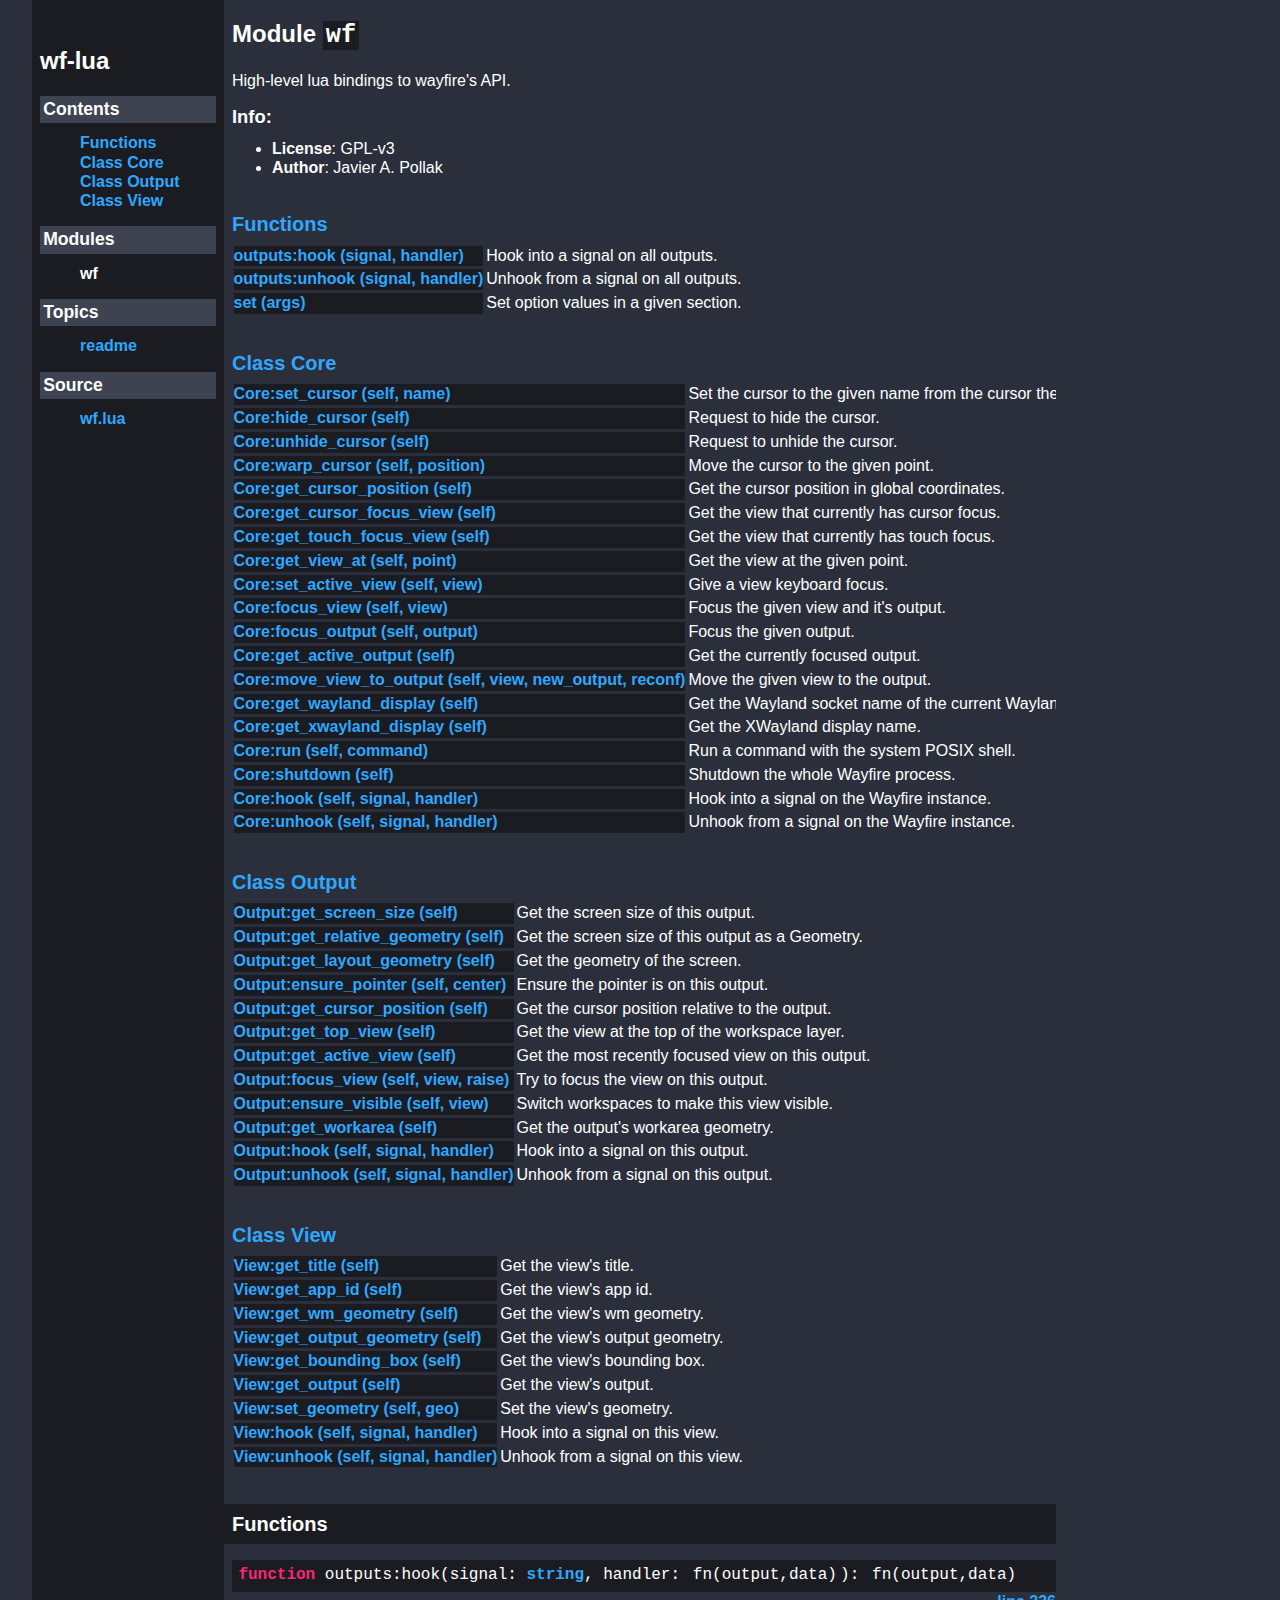
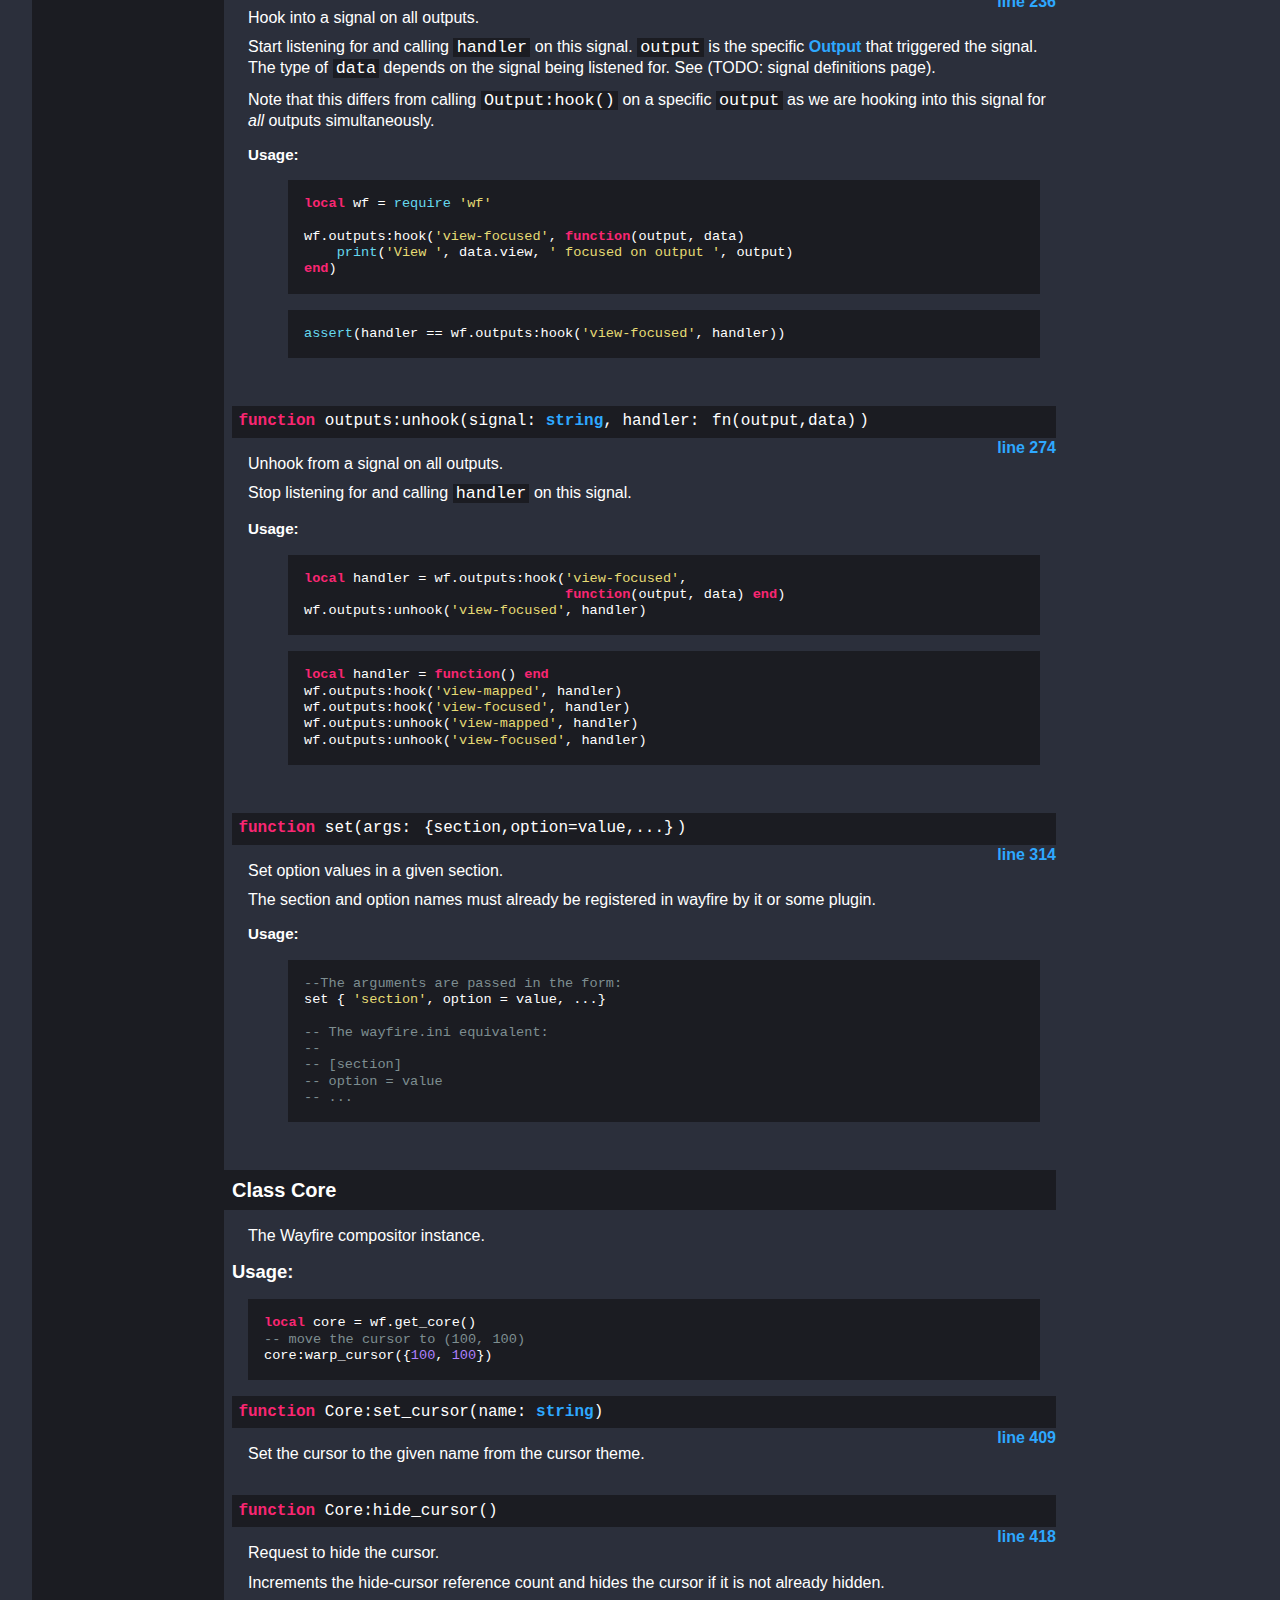
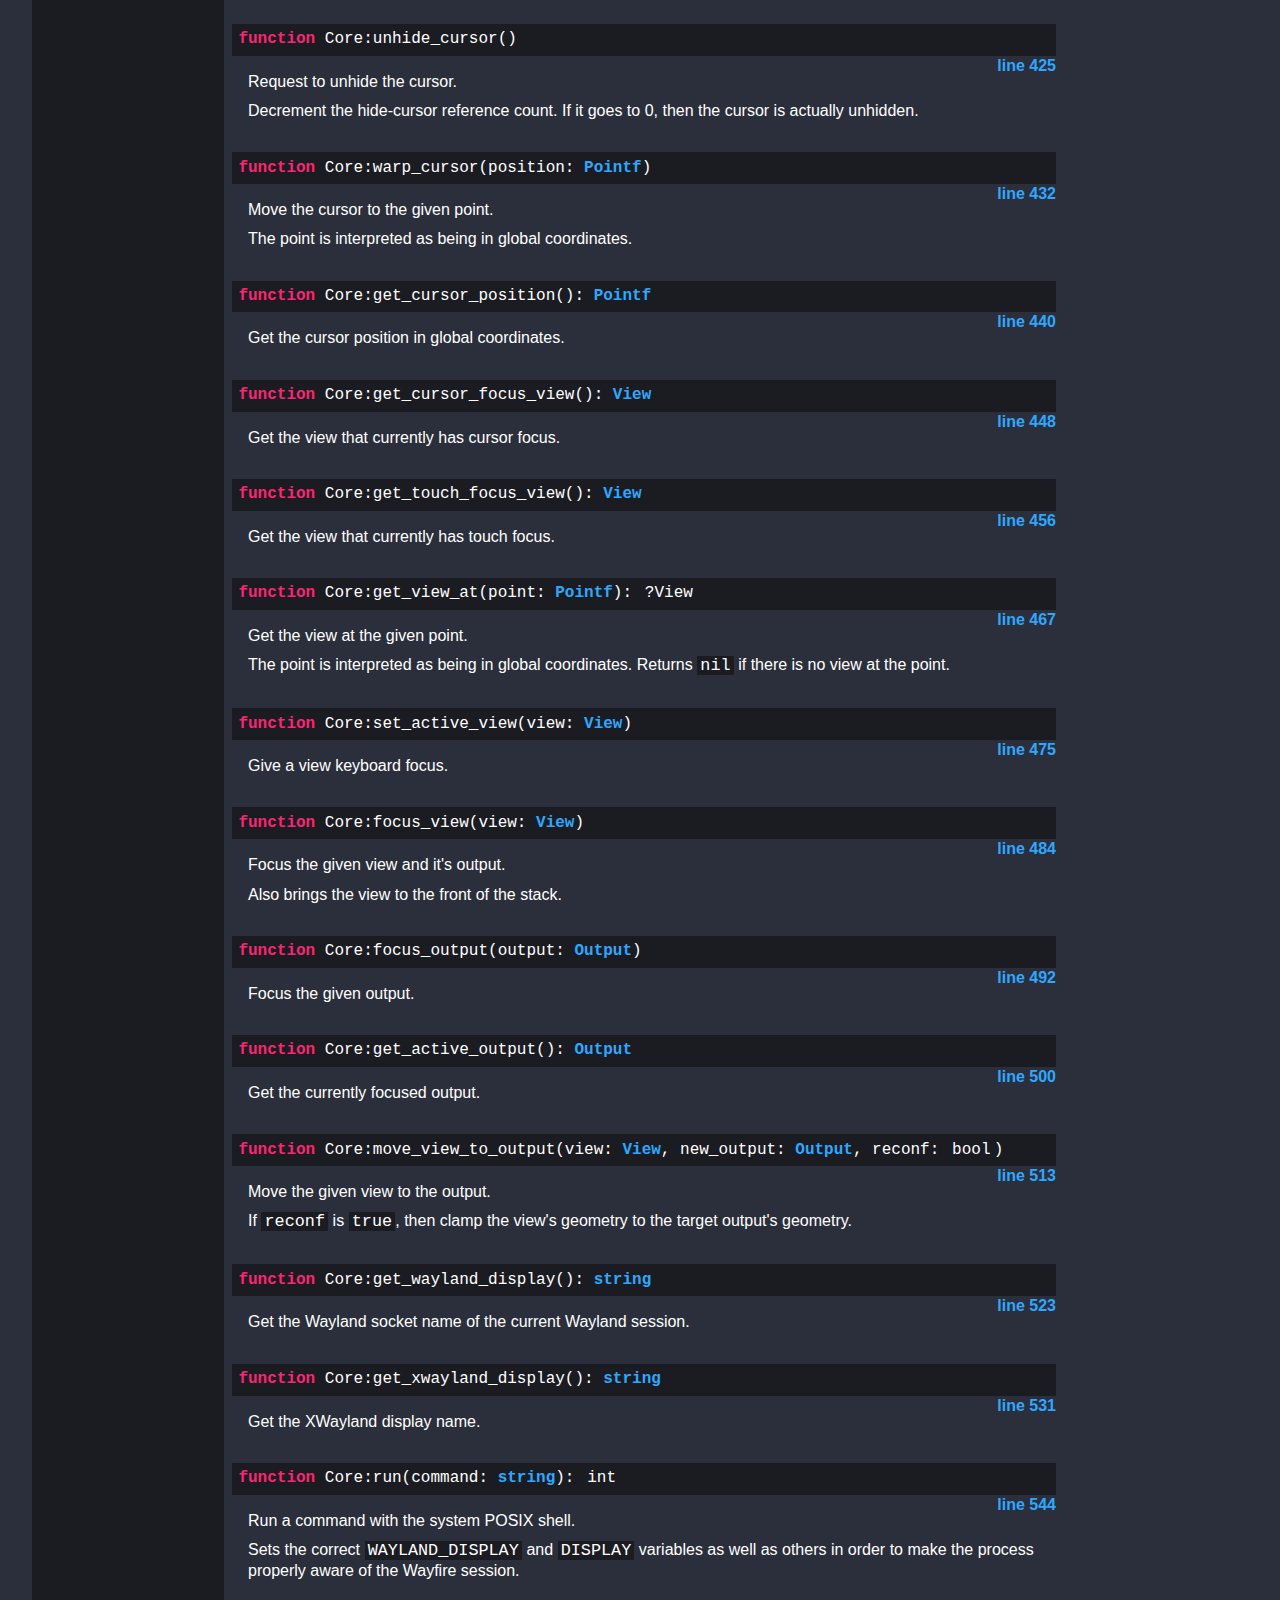
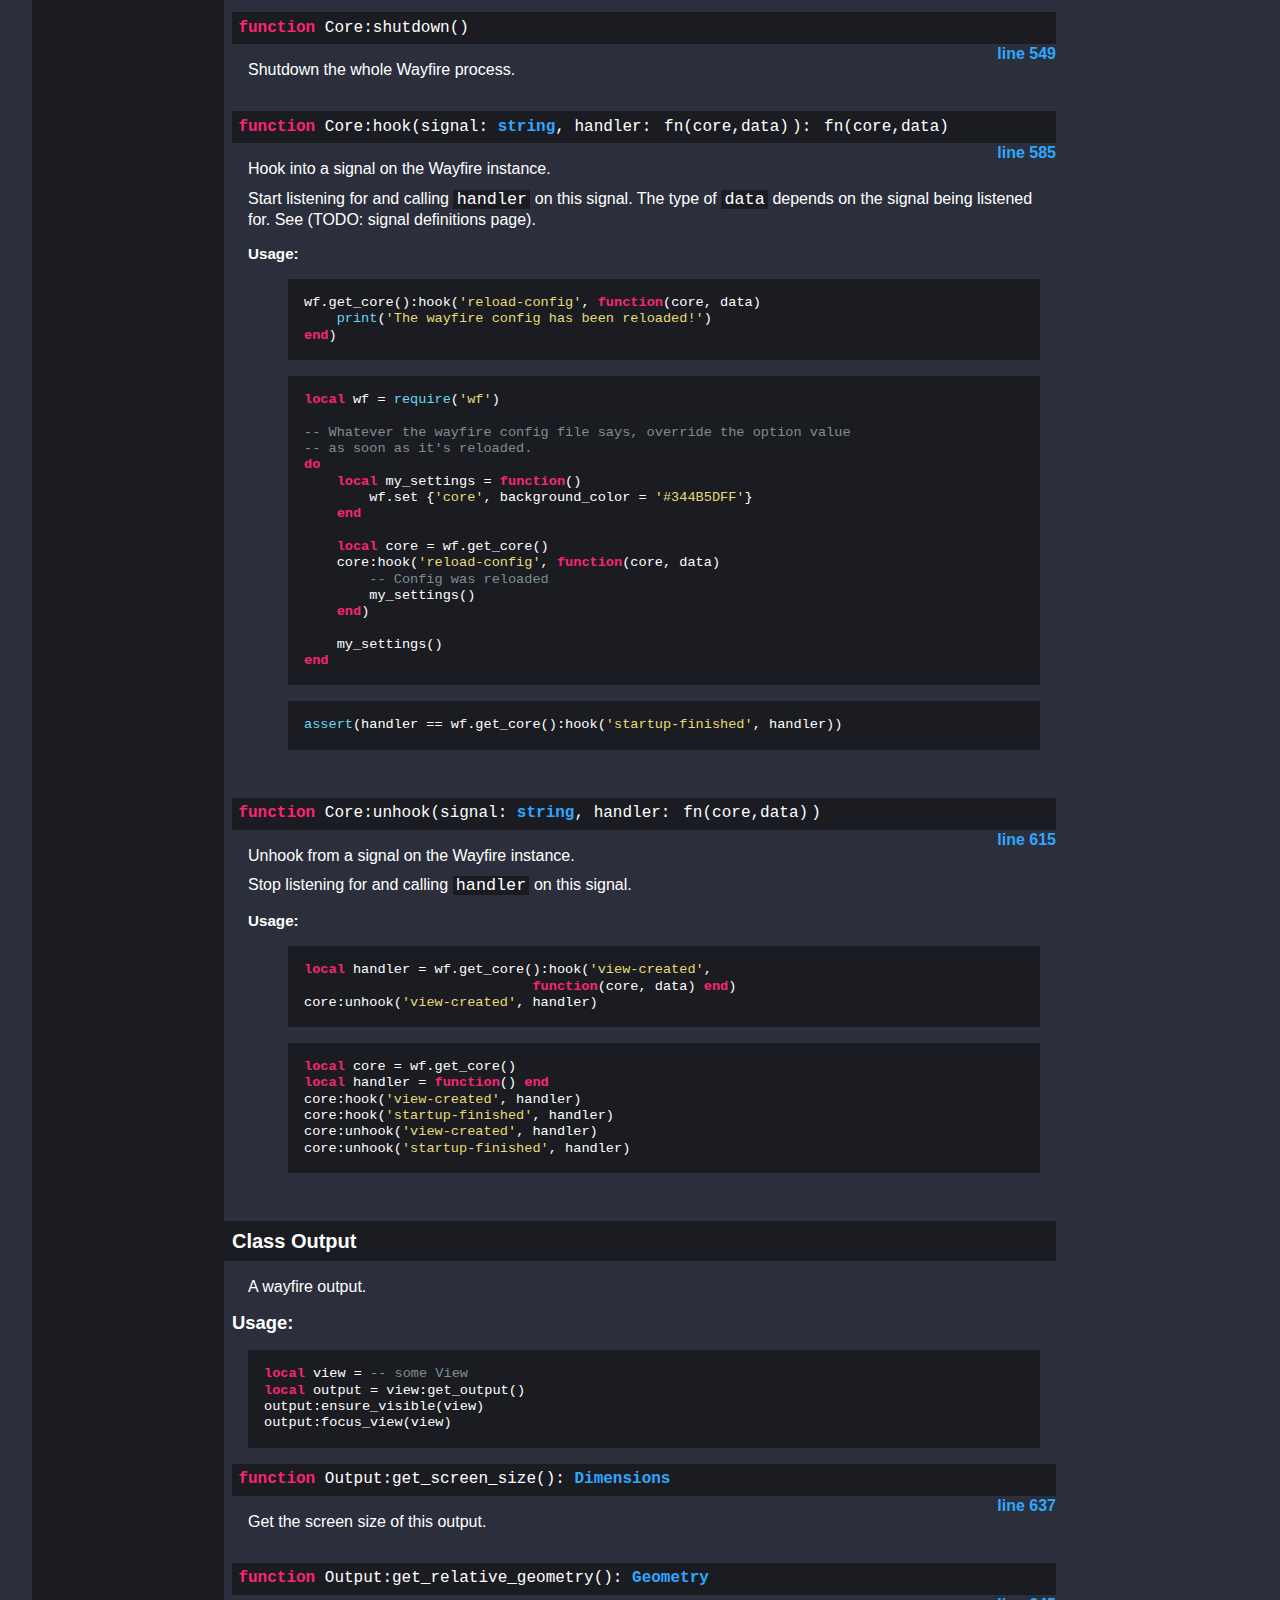
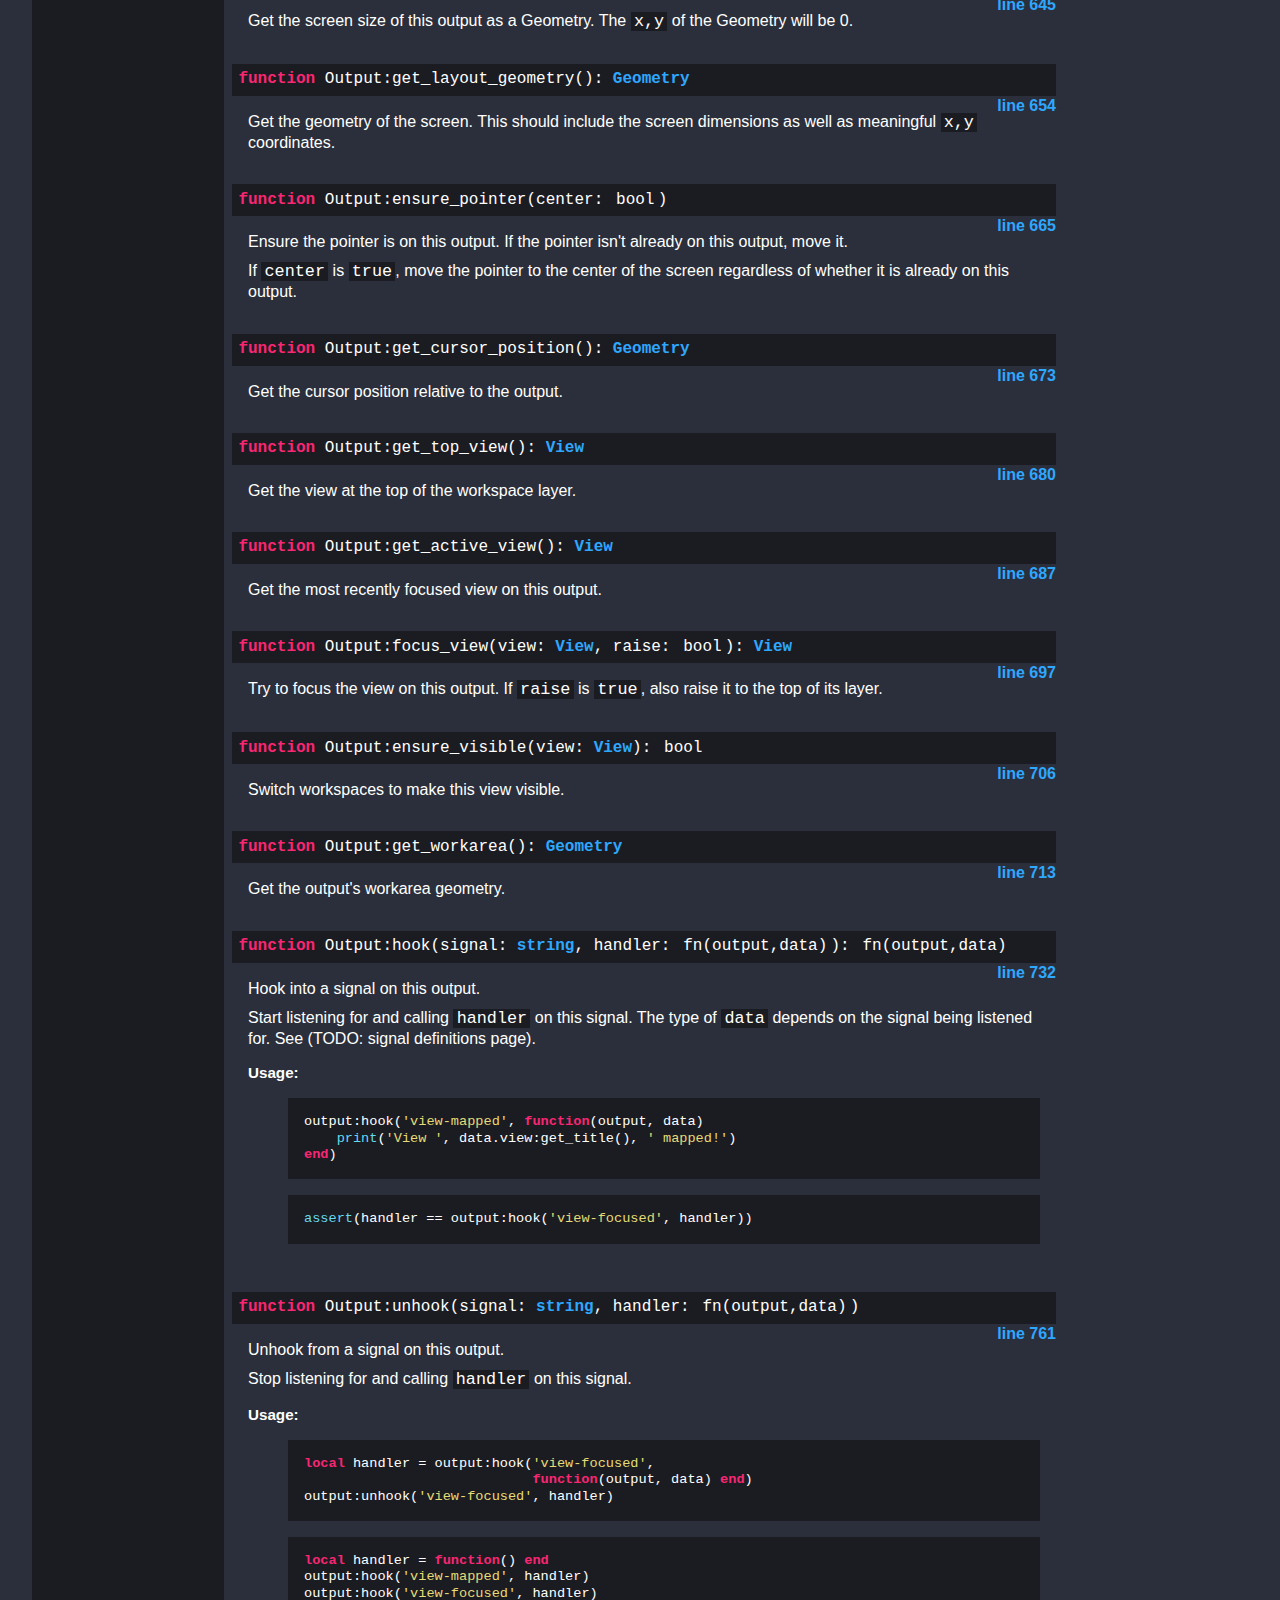
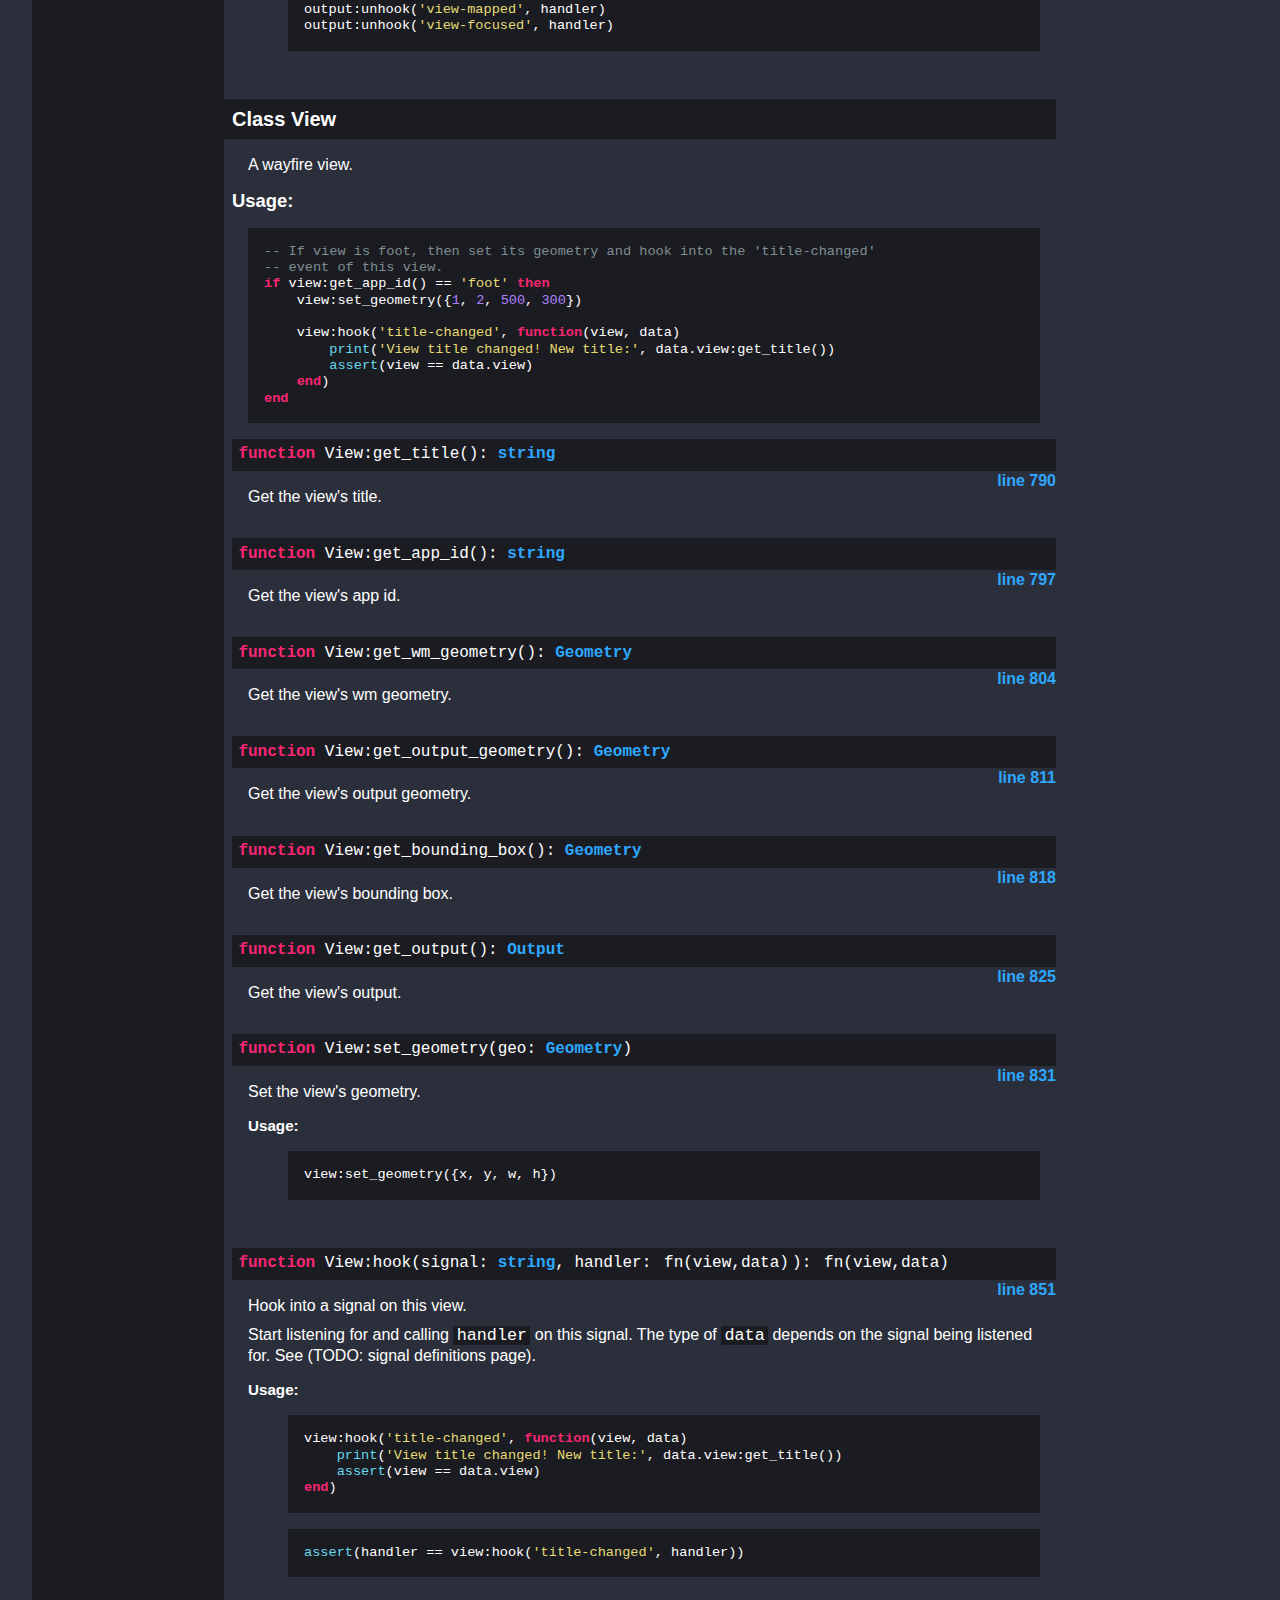
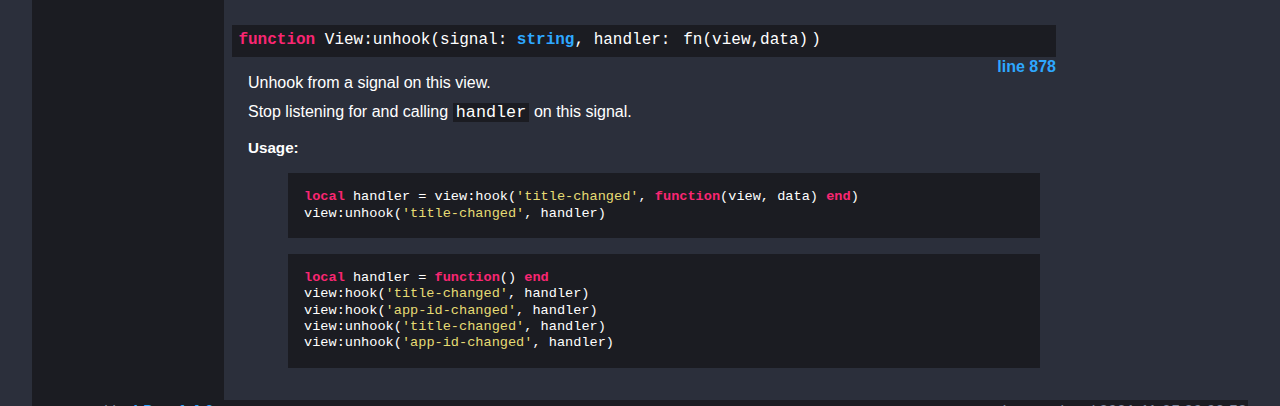
==== commit 37128042: "deploy: f703c745b5e715f0d33168a4818725fd71aa371a" ====
--- a/index.html
+++ b/index.html
@@ -22,6 +22,7 @@
 <h2>Contents</h2>
 <ul>
 <li><a href="#Functions">Functions</a></li>
+<li><a href="#Class_Core">Class Core </a></li>
 <li><a href="#Class_Output">Class Output </a></li>
 <li><a href="#Class_View">Class View </a></li>
 </ul>
@@ -59,6 +60,48 @@
 	<div class="summary">Unhook from a signal on all outputs.</div>
 	<div class="name"><a href="#set">set (args)</a></div>
 	<div class="summary">Set option values in a given section.</div>
+</div>
+<br>
+<h2><a href="#Class_Core">Class Core </a></h2>
+<div class="function_list toc_list">
+	<div class="name"><a href="#Core:set_cursor">Core:set_cursor (self, name)</a></div>
+	<div class="summary">Set the cursor to the given name from the cursor theme.</div>
+	<div class="name"><a href="#Core:hide_cursor">Core:hide_cursor (self)</a></div>
+	<div class="summary">Request to hide the cursor.</div>
+	<div class="name"><a href="#Core:unhide_cursor">Core:unhide_cursor (self)</a></div>
+	<div class="summary">Request to unhide the cursor.</div>
+	<div class="name"><a href="#Core:warp_cursor">Core:warp_cursor (self, position)</a></div>
+	<div class="summary">Move the cursor to the given point.</div>
+	<div class="name"><a href="#Core:get_cursor_position">Core:get_cursor_position (self)</a></div>
+	<div class="summary">Get the cursor position in global coordinates.</div>
+	<div class="name"><a href="#Core:get_cursor_focus_view">Core:get_cursor_focus_view (self)</a></div>
+	<div class="summary">Get the view that currently has cursor focus.</div>
+	<div class="name"><a href="#Core:get_touch_focus_view">Core:get_touch_focus_view (self)</a></div>
+	<div class="summary">Get the view that currently has touch focus.</div>
+	<div class="name"><a href="#Core:get_view_at">Core:get_view_at (self, point)</a></div>
+	<div class="summary">Get the view at the given point.</div>
+	<div class="name"><a href="#Core:set_active_view">Core:set_active_view (self, view)</a></div>
+	<div class="summary">Give a view keyboard focus.</div>
+	<div class="name"><a href="#Core:focus_view">Core:focus_view (self, view)</a></div>
+	<div class="summary">Focus the given view and it's output.</div>
+	<div class="name"><a href="#Core:focus_output">Core:focus_output (self, output)</a></div>
+	<div class="summary">Focus the given output.</div>
+	<div class="name"><a href="#Core:get_active_output">Core:get_active_output (self)</a></div>
+	<div class="summary">Get the currently focused output.</div>
+	<div class="name"><a href="#Core:move_view_to_output">Core:move_view_to_output (self, view, new_output, reconf)</a></div>
+	<div class="summary">Move the given view to the output.</div>
+	<div class="name"><a href="#Core:get_wayland_display">Core:get_wayland_display (self)</a></div>
+	<div class="summary">Get the Wayland socket name of the current Wayland session.</div>
+	<div class="name"><a href="#Core:get_xwayland_display">Core:get_xwayland_display (self)</a></div>
+	<div class="summary">Get the XWayland display name.</div>
+	<div class="name"><a href="#Core:run">Core:run (self, command)</a></div>
+	<div class="summary">Run a command with the system POSIX shell.</div>
+	<div class="name"><a href="#Core:shutdown">Core:shutdown (self)</a></div>
+	<div class="summary">Shutdown the whole Wayfire process.</div>
+	<div class="name"><a href="#Core:hook">Core:hook (self, signal, handler)</a></div>
+	<div class="summary">Hook into a signal on the Wayfire instance.</div>
+	<div class="name"><a href="#Core:unhook">Core:unhook (self, signal, handler)</a></div>
+	<div class="summary">Unhook from a signal on the Wayfire instance.</div>
 </div>
 <br>
 <h2><a href="#Class_Output">Class Output </a></h2>
@@ -122,7 +165,7 @@
     <dt>
     <a name = "outputs:hook"></a>
     <pre class="signature"><span class="keyword">function</span> outputs:hook(signal: <span class="backtick"><a href="https://www.lua.org/manual/5.1/manual.html#5.4">string</a></span>, handler: <span class="backtick"><code>fn(output,data)</code></span>): <span class="backtick"><code>fn(output,data)</code></span></pre>
-    <a style="float:right;" href="source/wf.lua.html#232">line 232</a>
+    <a style="float:right;" href="source/wf.lua.html#236">line 236</a>
     </dt>
     <dd>
     Hook into a signal on all outputs. </p>
@@ -148,7 +191,7 @@
     <dt>
     <a name = "outputs:unhook"></a>
     <pre class="signature"><span class="keyword">function</span> outputs:unhook(signal: <span class="backtick"><a href="https://www.lua.org/manual/5.1/manual.html#5.4">string</a></span>, handler: <span class="backtick"><code>fn(output,data)</code></span>)</pre>
-    <a style="float:right;" href="source/wf.lua.html#270">line 270</a>
+    <a style="float:right;" href="source/wf.lua.html#274">line 274</a>
     </dt>
     <dd>
     Unhook from a signal on all outputs. </p>
@@ -169,7 +212,7 @@
     <dt>
     <a name = "set"></a>
     <pre class="signature"><span class="keyword">function</span> set(args: <span class="backtick"><code>{section,option=value,...}</code></span>)</pre>
-    <a style="float:right;" href="source/wf.lua.html#310">line 310</a>
+    <a style="float:right;" href="source/wf.lua.html#314">line 314</a>
     </dt>
     <dd>
     Set option values in a given section. </p>
@@ -186,6 +229,236 @@
 </span><span class="comment">-- [section]
 </span><span class="comment">-- option = value
 </span><span class="comment">-- ...</span></pre>
+    </ul>
+</dd>
+</dl>
+</div> <!-- class="section-content" -->
+    <h2 class="section-header has-description">
+        <a name="Class_Core"></a>
+        Class Core
+    </h2>
+    <div class="section-content">
+
+          <div class="section-description">
+          The Wayfire compositor instance.
+          </div>
+            <h3>Usage:</h3>
+            <pre class="example section-example"><span class="keyword">local</span> core = wf.get_core()
+<span class="comment">-- move the cursor to (100, 100)
+</span>core:warp_cursor({<span class="number">100</span>, <span class="number">100</span>})</pre>
+    <dl class="function">
+    <dt>
+    <a name = "Core:set_cursor"></a>
+    <pre class="signature"><span class="keyword">function</span> Core:set_cursor(name: <span class="backtick"><a href="https://www.lua.org/manual/5.1/manual.html#5.4">string</a></span>)</pre>
+    <a style="float:right;" href="source/wf.lua.html#409">line 409</a>
+    </dt>
+    <dd>
+    Set the cursor to the given name from the cursor theme.
+</dd>
+    <dt>
+    <a name = "Core:hide_cursor"></a>
+    <pre class="signature"><span class="keyword">function</span> Core:hide_cursor()</pre>
+    <a style="float:right;" href="source/wf.lua.html#418">line 418</a>
+    </dt>
+    <dd>
+    Request to hide the cursor. </p>
+
+<p> Increments the hide-cursor reference count and hides the cursor if
+ it is not already hidden.
+</dd>
+    <dt>
+    <a name = "Core:unhide_cursor"></a>
+    <pre class="signature"><span class="keyword">function</span> Core:unhide_cursor()</pre>
+    <a style="float:right;" href="source/wf.lua.html#425">line 425</a>
+    </dt>
+    <dd>
+    Request to unhide the cursor. </p>
+
+<p> Decrement the hide-cursor reference count. If it goes to 0, then the
+ cursor is actually unhidden.
+</dd>
+    <dt>
+    <a name = "Core:warp_cursor"></a>
+    <pre class="signature"><span class="keyword">function</span> Core:warp_cursor(position: <span class="backtick"><a href="index.html#Pointf">Pointf</a></span>)</pre>
+    <a style="float:right;" href="source/wf.lua.html#432">line 432</a>
+    </dt>
+    <dd>
+    Move the cursor to the given point. </p>
+
+<p> The point is interpreted as being in global coordinates.
+</dd>
+    <dt>
+    <a name = "Core:get_cursor_position"></a>
+    <pre class="signature"><span class="keyword">function</span> Core:get_cursor_position(): <span class="backtick"><a href="index.html#Pointf">Pointf</a></span></pre>
+    <a style="float:right;" href="source/wf.lua.html#440">line 440</a>
+    </dt>
+    <dd>
+    Get the cursor position in global coordinates.
+</dd>
+    <dt>
+    <a name = "Core:get_cursor_focus_view"></a>
+    <pre class="signature"><span class="keyword">function</span> Core:get_cursor_focus_view(): <span class="backtick"><a href="index.html#View">View</a></span></pre>
+    <a style="float:right;" href="source/wf.lua.html#448">line 448</a>
+    </dt>
+    <dd>
+    Get the view that currently has cursor focus.
+</dd>
+    <dt>
+    <a name = "Core:get_touch_focus_view"></a>
+    <pre class="signature"><span class="keyword">function</span> Core:get_touch_focus_view(): <span class="backtick"><a href="index.html#View">View</a></span></pre>
+    <a style="float:right;" href="source/wf.lua.html#456">line 456</a>
+    </dt>
+    <dd>
+    Get the view that currently has touch focus.
+</dd>
+    <dt>
+    <a name = "Core:get_view_at"></a>
+    <pre class="signature"><span class="keyword">function</span> Core:get_view_at(point: <span class="backtick"><a href="index.html#Pointf">Pointf</a></span>): <span class="backtick"><code>?View</code></span></pre>
+    <a style="float:right;" href="source/wf.lua.html#467">line 467</a>
+    </dt>
+    <dd>
+    Get the view at the given point. </p>
+
+<p> The point is interpreted as being in global coordinates.
+ Returns <code>nil</code> if there is no view at the point.
+</dd>
+    <dt>
+    <a name = "Core:set_active_view"></a>
+    <pre class="signature"><span class="keyword">function</span> Core:set_active_view(view: <span class="backtick"><a href="index.html#View">View</a></span>)</pre>
+    <a style="float:right;" href="source/wf.lua.html#475">line 475</a>
+    </dt>
+    <dd>
+    Give a view keyboard focus.
+</dd>
+    <dt>
+    <a name = "Core:focus_view"></a>
+    <pre class="signature"><span class="keyword">function</span> Core:focus_view(view: <span class="backtick"><a href="index.html#View">View</a></span>)</pre>
+    <a style="float:right;" href="source/wf.lua.html#484">line 484</a>
+    </dt>
+    <dd>
+    Focus the given view and it's output. </p>
+
+<p> Also brings the view to the front of the stack.
+</dd>
+    <dt>
+    <a name = "Core:focus_output"></a>
+    <pre class="signature"><span class="keyword">function</span> Core:focus_output(output: <span class="backtick"><a href="index.html#Output">Output</a></span>)</pre>
+    <a style="float:right;" href="source/wf.lua.html#492">line 492</a>
+    </dt>
+    <dd>
+    Focus the given output.
+</dd>
+    <dt>
+    <a name = "Core:get_active_output"></a>
+    <pre class="signature"><span class="keyword">function</span> Core:get_active_output(): <span class="backtick"><a href="index.html#Output">Output</a></span></pre>
+    <a style="float:right;" href="source/wf.lua.html#500">line 500</a>
+    </dt>
+    <dd>
+    Get the currently focused output.
+</dd>
+    <dt>
+    <a name = "Core:move_view_to_output"></a>
+    <pre class="signature"><span class="keyword">function</span> Core:move_view_to_output(view: <span class="backtick"><a href="index.html#View">View</a></span>, new_output: <span class="backtick"><a href="index.html#Output">Output</a></span>, reconf: <span class="backtick"><code>bool</code></span>)</pre>
+    <a style="float:right;" href="source/wf.lua.html#513">line 513</a>
+    </dt>
+    <dd>
+    Move the given view to the output. </p>
+
+<p> If <code>reconf</code> is <code>true</code>, then clamp the view's geometry to the
+ target output's geometry.
+</dd>
+    <dt>
+    <a name = "Core:get_wayland_display"></a>
+    <pre class="signature"><span class="keyword">function</span> Core:get_wayland_display(): <span class="backtick"><a href="https://www.lua.org/manual/5.1/manual.html#5.4">string</a></span></pre>
+    <a style="float:right;" href="source/wf.lua.html#523">line 523</a>
+    </dt>
+    <dd>
+    Get the Wayland socket name of the current Wayland session.
+</dd>
+    <dt>
+    <a name = "Core:get_xwayland_display"></a>
+    <pre class="signature"><span class="keyword">function</span> Core:get_xwayland_display(): <span class="backtick"><a href="https://www.lua.org/manual/5.1/manual.html#5.4">string</a></span></pre>
+    <a style="float:right;" href="source/wf.lua.html#531">line 531</a>
+    </dt>
+    <dd>
+    Get the XWayland display name.
+</dd>
+    <dt>
+    <a name = "Core:run"></a>
+    <pre class="signature"><span class="keyword">function</span> Core:run(command: <span class="backtick"><a href="https://www.lua.org/manual/5.1/manual.html#5.4">string</a></span>): <span class="backtick"><code>int</code></span></pre>
+    <a style="float:right;" href="source/wf.lua.html#544">line 544</a>
+    </dt>
+    <dd>
+    Run a command with the system POSIX shell. </p>
+
+<p> Sets the correct <code>WAYLAND_DISPLAY</code> and <code>DISPLAY</code> variables as well as
+ others in order to make the process properly aware of the Wayfire
+ session.
+</dd>
+    <dt>
+    <a name = "Core:shutdown"></a>
+    <pre class="signature"><span class="keyword">function</span> Core:shutdown()</pre>
+    <a style="float:right;" href="source/wf.lua.html#549">line 549</a>
+    </dt>
+    <dd>
+    Shutdown the whole Wayfire process.
+</dd>
+    <dt>
+    <a name = "Core:hook"></a>
+    <pre class="signature"><span class="keyword">function</span> Core:hook(signal: <span class="backtick"><a href="https://www.lua.org/manual/5.1/manual.html#5.4">string</a></span>, handler: <span class="backtick"><code>fn(core,data)</code></span>): <span class="backtick"><code>fn(core,data)</code></span></pre>
+    <a style="float:right;" href="source/wf.lua.html#585">line 585</a>
+    </dt>
+    <dd>
+    Hook into a signal on the Wayfire instance. </p>
+
+<p> Start listening for and calling <code>handler</code> on this signal.
+ The type of <code>data</code> depends on the signal being listened for.
+ See (TODO: signal definitions page).
+    <h3>Usage:</h3>
+    <ul class="examples">
+        <li><pre class="example">wf.get_core():hook(<span class="string">'reload-config'</span>, <span class="keyword">function</span>(core, data)
+    <span class="global">print</span>(<span class="string">'The wayfire config has been reloaded!'</span>)
+<span class="keyword">end</span>)</pre></li>
+        <li><pre class="example"><span class="keyword">local</span> wf = <span class="global">require</span>(<span class="string">'wf'</span>)
+
+<span class="comment">-- Whatever the wayfire config file says, override the option value
+</span><span class="comment">-- as soon as it's reloaded.
+</span><span class="keyword">do</span>
+    <span class="keyword">local</span> my_settings = <span class="keyword">function</span>()
+        wf.set {<span class="string">'core'</span>, background_color = <span class="string">'#344B5DFF'</span>}
+    <span class="keyword">end</span>
+
+    <span class="keyword">local</span> core = wf.get_core()
+    core:hook(<span class="string">'reload-config'</span>, <span class="keyword">function</span>(core, data)
+        <span class="comment">-- Config was reloaded
+</span>        my_settings()
+    <span class="keyword">end</span>)
+
+    my_settings()
+<span class="keyword">end</span></pre></li>
+        <li><pre class="example"><span class="global">assert</span>(handler == wf.get_core():hook(<span class="string">'startup-finished'</span>, handler))</pre></li>
+    </ul>
+</dd>
+    <dt>
+    <a name = "Core:unhook"></a>
+    <pre class="signature"><span class="keyword">function</span> Core:unhook(signal: <span class="backtick"><a href="https://www.lua.org/manual/5.1/manual.html#5.4">string</a></span>, handler: <span class="backtick"><code>fn(core,data)</code></span>)</pre>
+    <a style="float:right;" href="source/wf.lua.html#615">line 615</a>
+    </dt>
+    <dd>
+    Unhook from a signal on the Wayfire instance. </p>
+
+<p> Stop listening for and calling <code>handler</code> on this signal.
+    <h3>Usage:</h3>
+    <ul class="examples">
+        <li><pre class="example"><span class="keyword">local</span> handler = wf.get_core():hook(<span class="string">'view-created'</span>,
+                            <span class="keyword">function</span>(core, data) <span class="keyword">end</span>)
+core:unhook(<span class="string">'view-created'</span>, handler)</pre></li>
+        <li><pre class="example"><span class="keyword">local</span> core = wf.get_core()
+<span class="keyword">local</span> handler = <span class="keyword">function</span>() <span class="keyword">end</span>
+core:hook(<span class="string">'view-created'</span>, handler)
+core:hook(<span class="string">'startup-finished'</span>, handler)
+core:unhook(<span class="string">'view-created'</span>, handler)
+core:unhook(<span class="string">'startup-finished'</span>, handler)</pre></li>
     </ul>
 </dd>
 </dl>
@@ -208,7 +481,7 @@
     <dt>
     <a name = "Output:get_screen_size"></a>
     <pre class="signature"><span class="keyword">function</span> Output:get_screen_size(): <span class="backtick"><a href="index.html#Dimensions">Dimensions</a></span></pre>
-    <a style="float:right;" href="source/wf.lua.html#399">line 399</a>
+    <a style="float:right;" href="source/wf.lua.html#637">line 637</a>
     </dt>
     <dd>
     Get the screen size of this output.
@@ -216,7 +489,7 @@
     <dt>
     <a name = "Output:get_relative_geometry"></a>
     <pre class="signature"><span class="keyword">function</span> Output:get_relative_geometry(): <span class="backtick"><a href="index.html#Geometry">Geometry</a></span></pre>
-    <a style="float:right;" href="source/wf.lua.html#407">line 407</a>
+    <a style="float:right;" href="source/wf.lua.html#645">line 645</a>
     </dt>
     <dd>
     Get the screen size of this output as a Geometry.
@@ -225,7 +498,7 @@
     <dt>
     <a name = "Output:get_layout_geometry"></a>
     <pre class="signature"><span class="keyword">function</span> Output:get_layout_geometry(): <span class="backtick"><a href="index.html#Geometry">Geometry</a></span></pre>
-    <a style="float:right;" href="source/wf.lua.html#416">line 416</a>
+    <a style="float:right;" href="source/wf.lua.html#654">line 654</a>
     </dt>
     <dd>
     Get the geometry of the screen.
@@ -235,7 +508,7 @@
     <dt>
     <a name = "Output:ensure_pointer"></a>
     <pre class="signature"><span class="keyword">function</span> Output:ensure_pointer(center: <span class="backtick"><code>bool</code></span>)</pre>
-    <a style="float:right;" href="source/wf.lua.html#427">line 427</a>
+    <a style="float:right;" href="source/wf.lua.html#665">line 665</a>
     </dt>
     <dd>
     Ensure the pointer is on this output.
@@ -247,7 +520,7 @@
     <dt>
     <a name = "Output:get_cursor_position"></a>
     <pre class="signature"><span class="keyword">function</span> Output:get_cursor_position(): <span class="backtick"><a href="index.html#Geometry">Geometry</a></span></pre>
-    <a style="float:right;" href="source/wf.lua.html#435">line 435</a>
+    <a style="float:right;" href="source/wf.lua.html#673">line 673</a>
     </dt>
     <dd>
     Get the cursor position relative to the output.
@@ -255,7 +528,7 @@
     <dt>
     <a name = "Output:get_top_view"></a>
     <pre class="signature"><span class="keyword">function</span> Output:get_top_view(): <span class="backtick"><a href="index.html#View">View</a></span></pre>
-    <a style="float:right;" href="source/wf.lua.html#442">line 442</a>
+    <a style="float:right;" href="source/wf.lua.html#680">line 680</a>
     </dt>
     <dd>
     Get the view at the top of the workspace layer.
@@ -263,7 +536,7 @@
     <dt>
     <a name = "Output:get_active_view"></a>
     <pre class="signature"><span class="keyword">function</span> Output:get_active_view(): <span class="backtick"><a href="index.html#View">View</a></span></pre>
-    <a style="float:right;" href="source/wf.lua.html#449">line 449</a>
+    <a style="float:right;" href="source/wf.lua.html#687">line 687</a>
     </dt>
     <dd>
     Get the most recently focused view on this output.
@@ -271,7 +544,7 @@
     <dt>
     <a name = "Output:focus_view"></a>
     <pre class="signature"><span class="keyword">function</span> Output:focus_view(view: <span class="backtick"><a href="index.html#View">View</a></span>, raise: <span class="backtick"><code>bool</code></span>): <span class="backtick"><a href="index.html#View">View</a></span></pre>
-    <a style="float:right;" href="source/wf.lua.html#459">line 459</a>
+    <a style="float:right;" href="source/wf.lua.html#697">line 697</a>
     </dt>
     <dd>
     Try to focus the view on this output.
@@ -280,7 +553,7 @@
     <dt>
     <a name = "Output:ensure_visible"></a>
     <pre class="signature"><span class="keyword">function</span> Output:ensure_visible(view: <span class="backtick"><a href="index.html#View">View</a></span>): <span class="backtick"><code>bool</code></span></pre>
-    <a style="float:right;" href="source/wf.lua.html#468">line 468</a>
+    <a style="float:right;" href="source/wf.lua.html#706">line 706</a>
     </dt>
     <dd>
     Switch workspaces to make this view visible.
@@ -288,7 +561,7 @@
     <dt>
     <a name = "Output:get_workarea"></a>
     <pre class="signature"><span class="keyword">function</span> Output:get_workarea(): <span class="backtick"><a href="index.html#Geometry">Geometry</a></span></pre>
-    <a style="float:right;" href="source/wf.lua.html#475">line 475</a>
+    <a style="float:right;" href="source/wf.lua.html#713">line 713</a>
     </dt>
     <dd>
     Get the output's workarea geometry.
@@ -296,7 +569,7 @@
     <dt>
     <a name = "Output:hook"></a>
     <pre class="signature"><span class="keyword">function</span> Output:hook(signal: <span class="backtick"><a href="https://www.lua.org/manual/5.1/manual.html#5.4">string</a></span>, handler: <span class="backtick"><code>fn(output,data)</code></span>): <span class="backtick"><code>fn(output,data)</code></span></pre>
-    <a style="float:right;" href="source/wf.lua.html#494">line 494</a>
+    <a style="float:right;" href="source/wf.lua.html#732">line 732</a>
     </dt>
     <dd>
     Hook into a signal on this output. </p>
@@ -315,7 +588,7 @@
     <dt>
     <a name = "Output:unhook"></a>
     <pre class="signature"><span class="keyword">function</span> Output:unhook(signal: <span class="backtick"><a href="https://www.lua.org/manual/5.1/manual.html#5.4">string</a></span>, handler: <span class="backtick"><code>fn(output,data)</code></span>)</pre>
-    <a style="float:right;" href="source/wf.lua.html#523">line 523</a>
+    <a style="float:right;" href="source/wf.lua.html#761">line 761</a>
     </dt>
     <dd>
     Unhook from a signal on this output. </p>
@@ -359,7 +632,7 @@
     <dt>
     <a name = "View:get_title"></a>
     <pre class="signature"><span class="keyword">function</span> View:get_title(): <span class="backtick"><a href="https://www.lua.org/manual/5.1/manual.html#5.4">string</a></span></pre>
-    <a style="float:right;" href="source/wf.lua.html#552">line 552</a>
+    <a style="float:right;" href="source/wf.lua.html#790">line 790</a>
     </dt>
     <dd>
     Get the view's title.
@@ -367,7 +640,7 @@
     <dt>
     <a name = "View:get_app_id"></a>
     <pre class="signature"><span class="keyword">function</span> View:get_app_id(): <span class="backtick"><a href="https://www.lua.org/manual/5.1/manual.html#5.4">string</a></span></pre>
-    <a style="float:right;" href="source/wf.lua.html#559">line 559</a>
+    <a style="float:right;" href="source/wf.lua.html#797">line 797</a>
     </dt>
     <dd>
     Get the view's app id.
@@ -375,7 +648,7 @@
     <dt>
     <a name = "View:get_wm_geometry"></a>
     <pre class="signature"><span class="keyword">function</span> View:get_wm_geometry(): <span class="backtick"><a href="index.html#Geometry">Geometry</a></span></pre>
-    <a style="float:right;" href="source/wf.lua.html#566">line 566</a>
+    <a style="float:right;" href="source/wf.lua.html#804">line 804</a>
     </dt>
     <dd>
     Get the view's wm geometry.
@@ -383,7 +656,7 @@
     <dt>
     <a name = "View:get_output_geometry"></a>
     <pre class="signature"><span class="keyword">function</span> View:get_output_geometry(): <span class="backtick"><a href="index.html#Geometry">Geometry</a></span></pre>
-    <a style="float:right;" href="source/wf.lua.html#573">line 573</a>
+    <a style="float:right;" href="source/wf.lua.html#811">line 811</a>
     </dt>
     <dd>
     Get the view's output geometry.
@@ -391,7 +664,7 @@
     <dt>
     <a name = "View:get_bounding_box"></a>
     <pre class="signature"><span class="keyword">function</span> View:get_bounding_box(): <span class="backtick"><a href="index.html#Geometry">Geometry</a></span></pre>
-    <a style="float:right;" href="source/wf.lua.html#580">line 580</a>
+    <a style="float:right;" href="source/wf.lua.html#818">line 818</a>
     </dt>
     <dd>
     Get the view's bounding box.
@@ -399,7 +672,7 @@
     <dt>
     <a name = "View:get_output"></a>
     <pre class="signature"><span class="keyword">function</span> View:get_output(): <span class="backtick"><a href="index.html#Output">Output</a></span></pre>
-    <a style="float:right;" href="source/wf.lua.html#587">line 587</a>
+    <a style="float:right;" href="source/wf.lua.html#825">line 825</a>
     </dt>
     <dd>
     Get the view's output.
@@ -407,7 +680,7 @@
     <dt>
     <a name = "View:set_geometry"></a>
     <pre class="signature"><span class="keyword">function</span> View:set_geometry(geo: <span class="backtick"><a href="index.html#Geometry">Geometry</a></span>)</pre>
-    <a style="float:right;" href="source/wf.lua.html#593">line 593</a>
+    <a style="float:right;" href="source/wf.lua.html#831">line 831</a>
     </dt>
     <dd>
     Set the view's geometry.
@@ -419,7 +692,7 @@
     <dt>
     <a name = "View:hook"></a>
     <pre class="signature"><span class="keyword">function</span> View:hook(signal: <span class="backtick"><a href="https://www.lua.org/manual/5.1/manual.html#5.4">string</a></span>, handler: <span class="backtick"><code>fn(view,data)</code></span>): <span class="backtick"><code>fn(view,data)</code></span></pre>
-    <a style="float:right;" href="source/wf.lua.html#613">line 613</a>
+    <a style="float:right;" href="source/wf.lua.html#851">line 851</a>
     </dt>
     <dd>
     Hook into a signal on this view. </p>
@@ -439,7 +712,7 @@
     <dt>
     <a name = "View:unhook"></a>
     <pre class="signature"><span class="keyword">function</span> View:unhook(signal: <span class="backtick"><a href="https://www.lua.org/manual/5.1/manual.html#5.4">string</a></span>, handler: <span class="backtick"><code>fn(view,data)</code></span>)</pre>
-    <a style="float:right;" href="source/wf.lua.html#640">line 640</a>
+    <a style="float:right;" href="source/wf.lua.html#878">line 878</a>
     </dt>
     <dd>
     Unhook from a signal on this view. </p>
@@ -462,7 +735,7 @@
 </div> <!-- id="main" -->
 <div id="about">
 <i>generated by <a href="http://github.com/stevedonovan/LDoc">LDoc 1.4.6</a></i>
-<i style="float:right;">Last updated 2021-11-25 00:45:19 </i>
+<i style="float:right;">Last updated 2021-11-25 20:02:53 </i>
 </div> <!-- id="about" -->
 </div> <!-- id="container" -->
 </body>
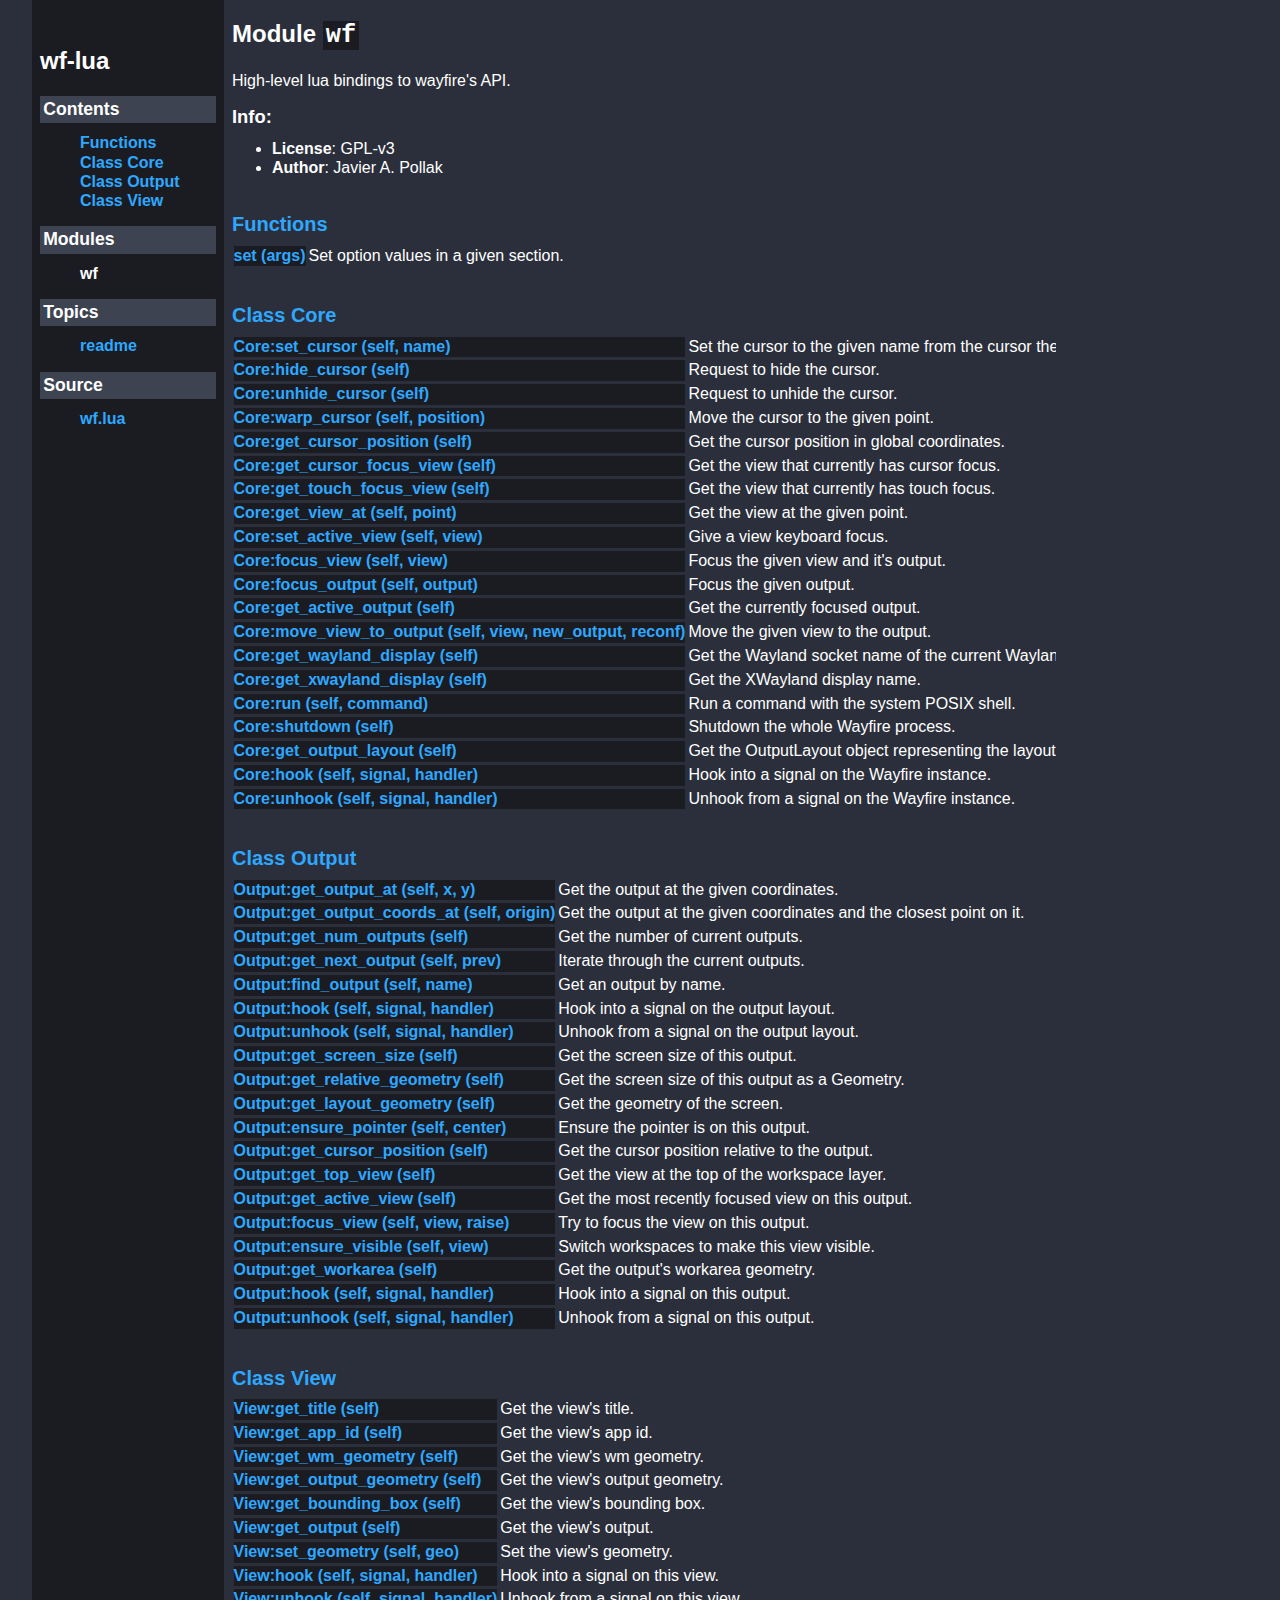
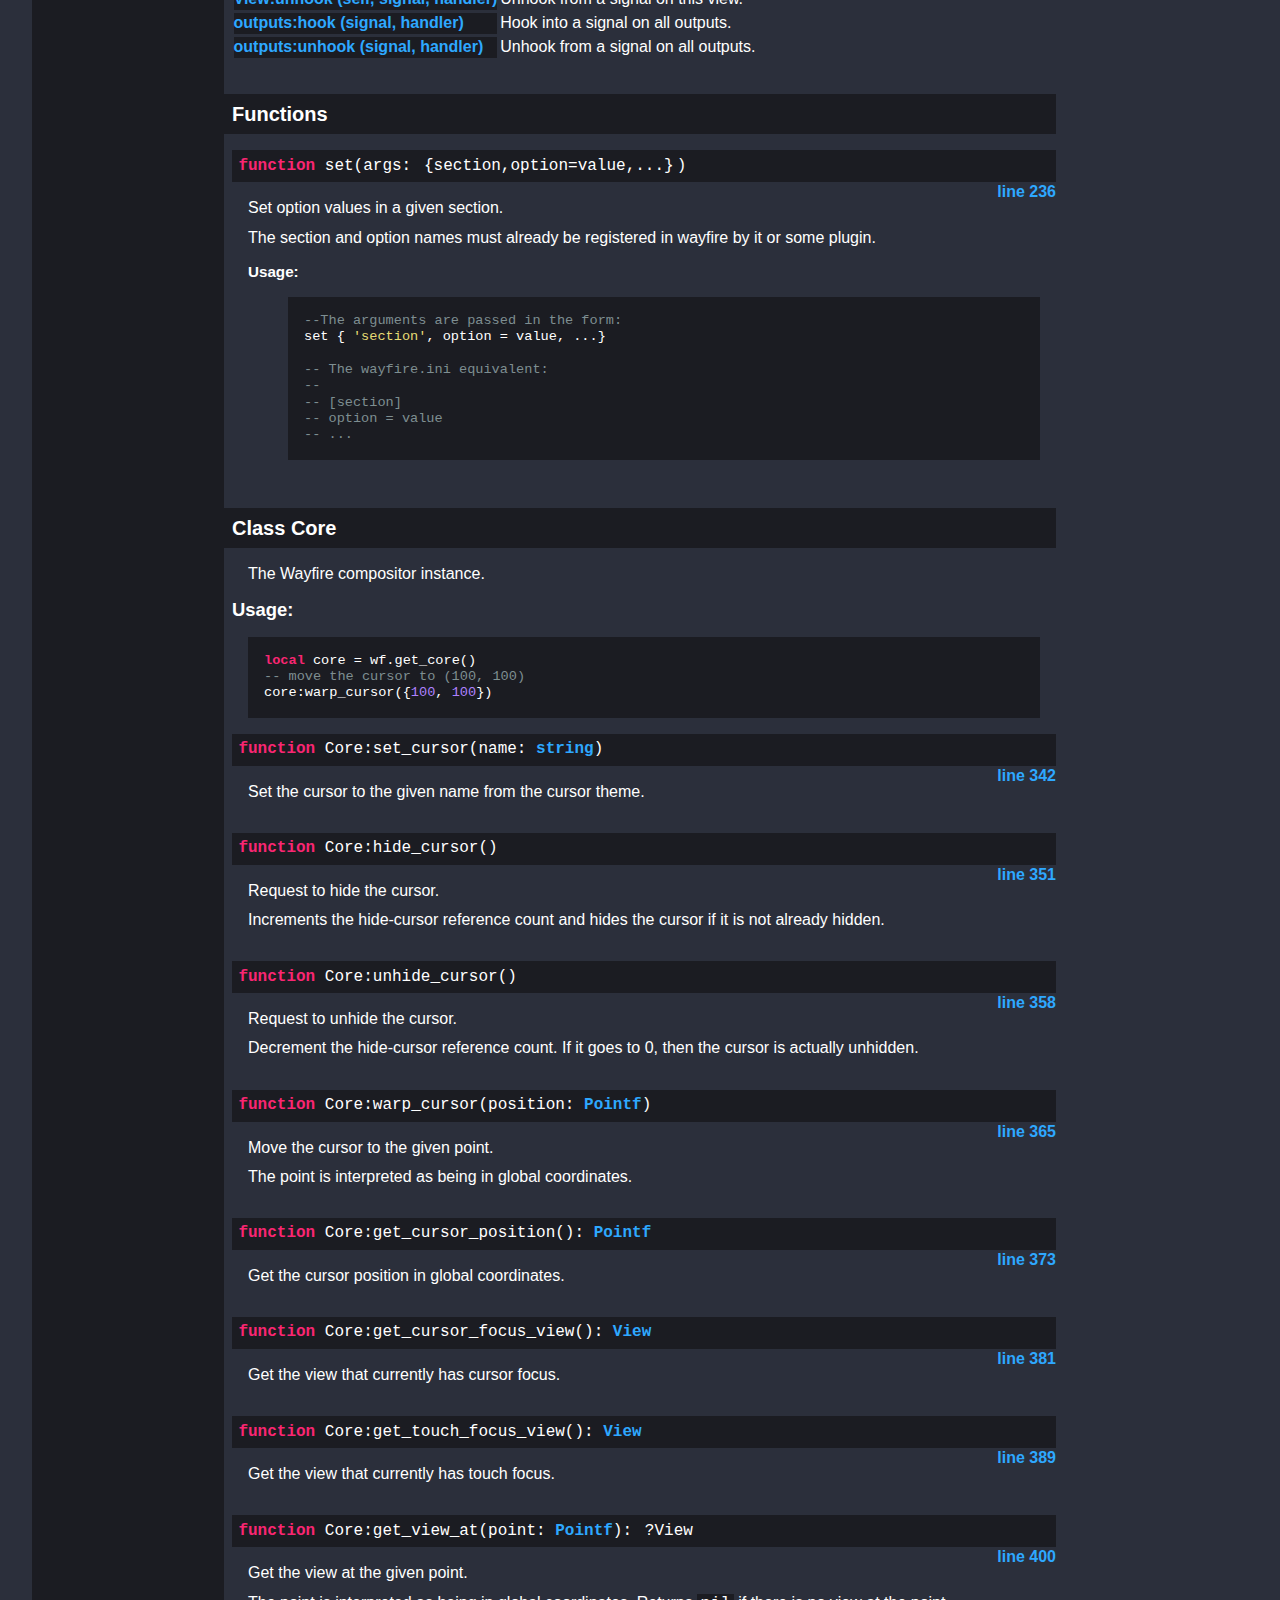
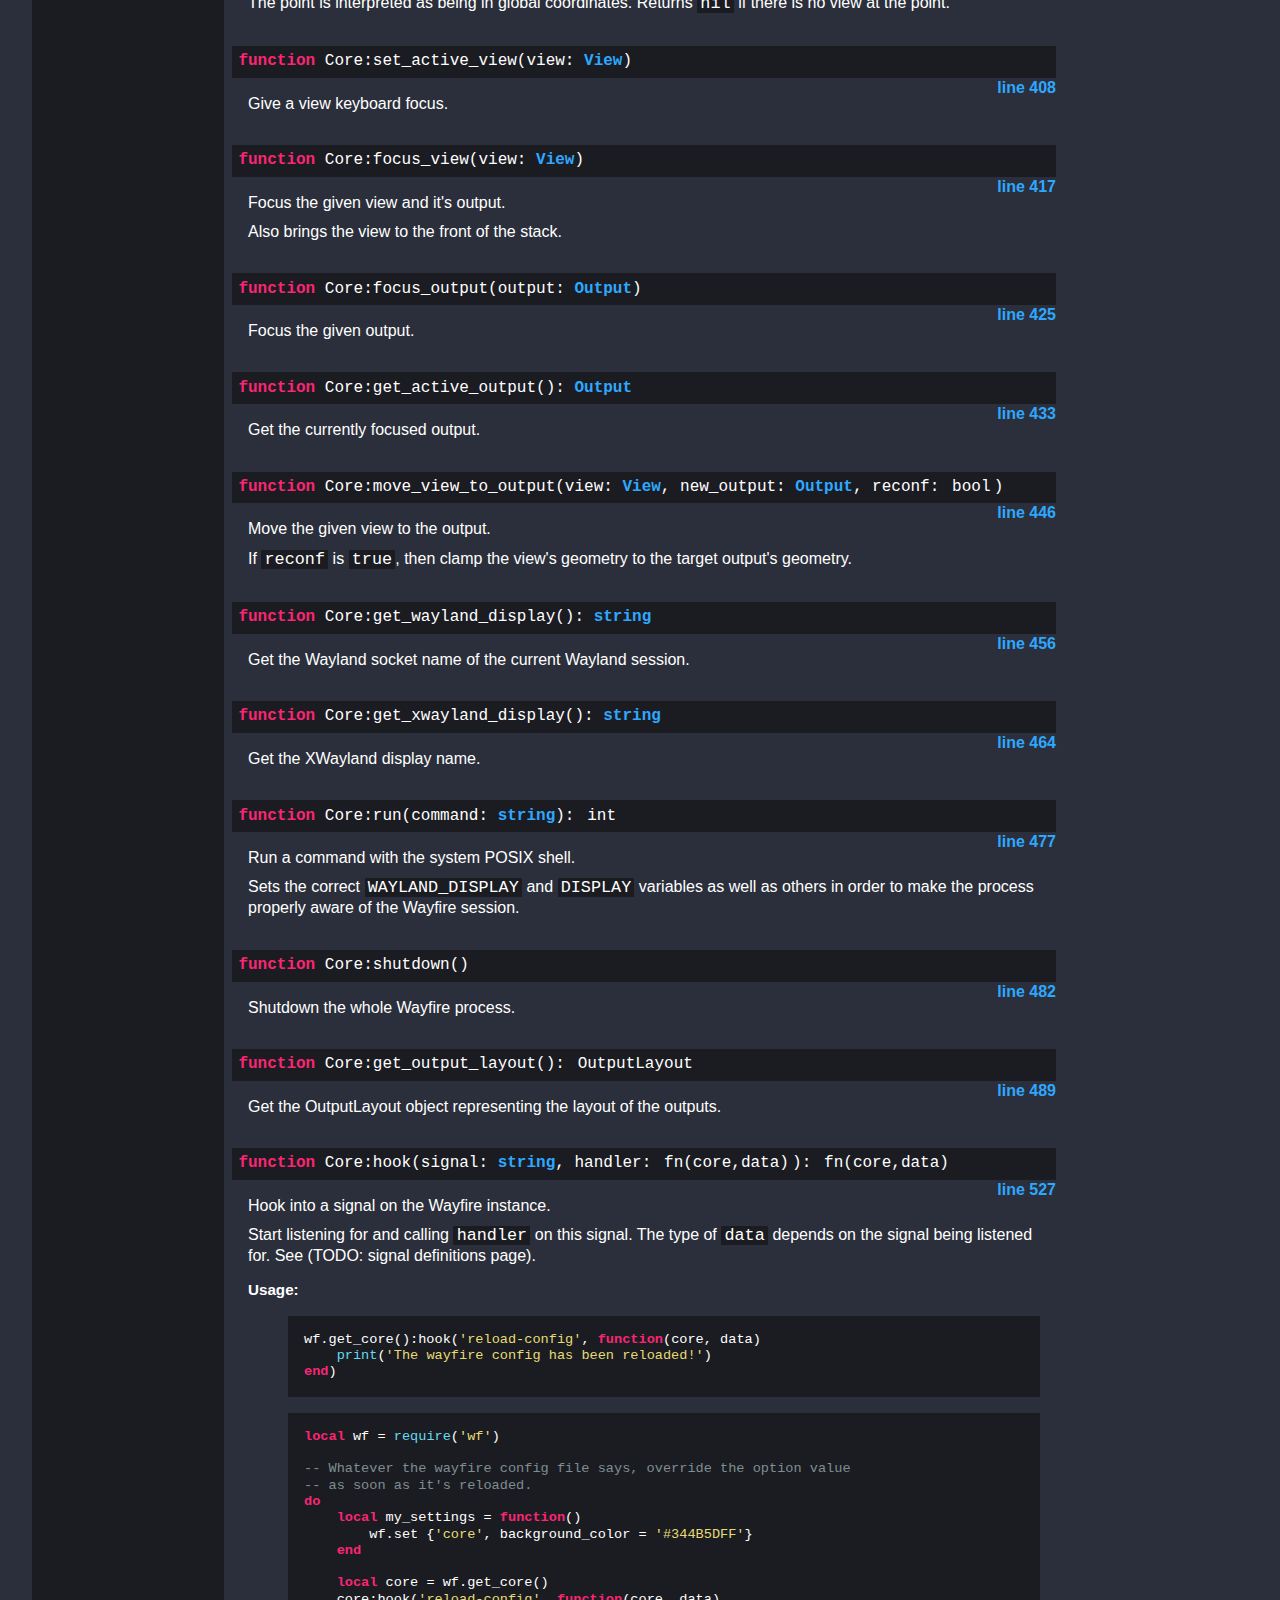
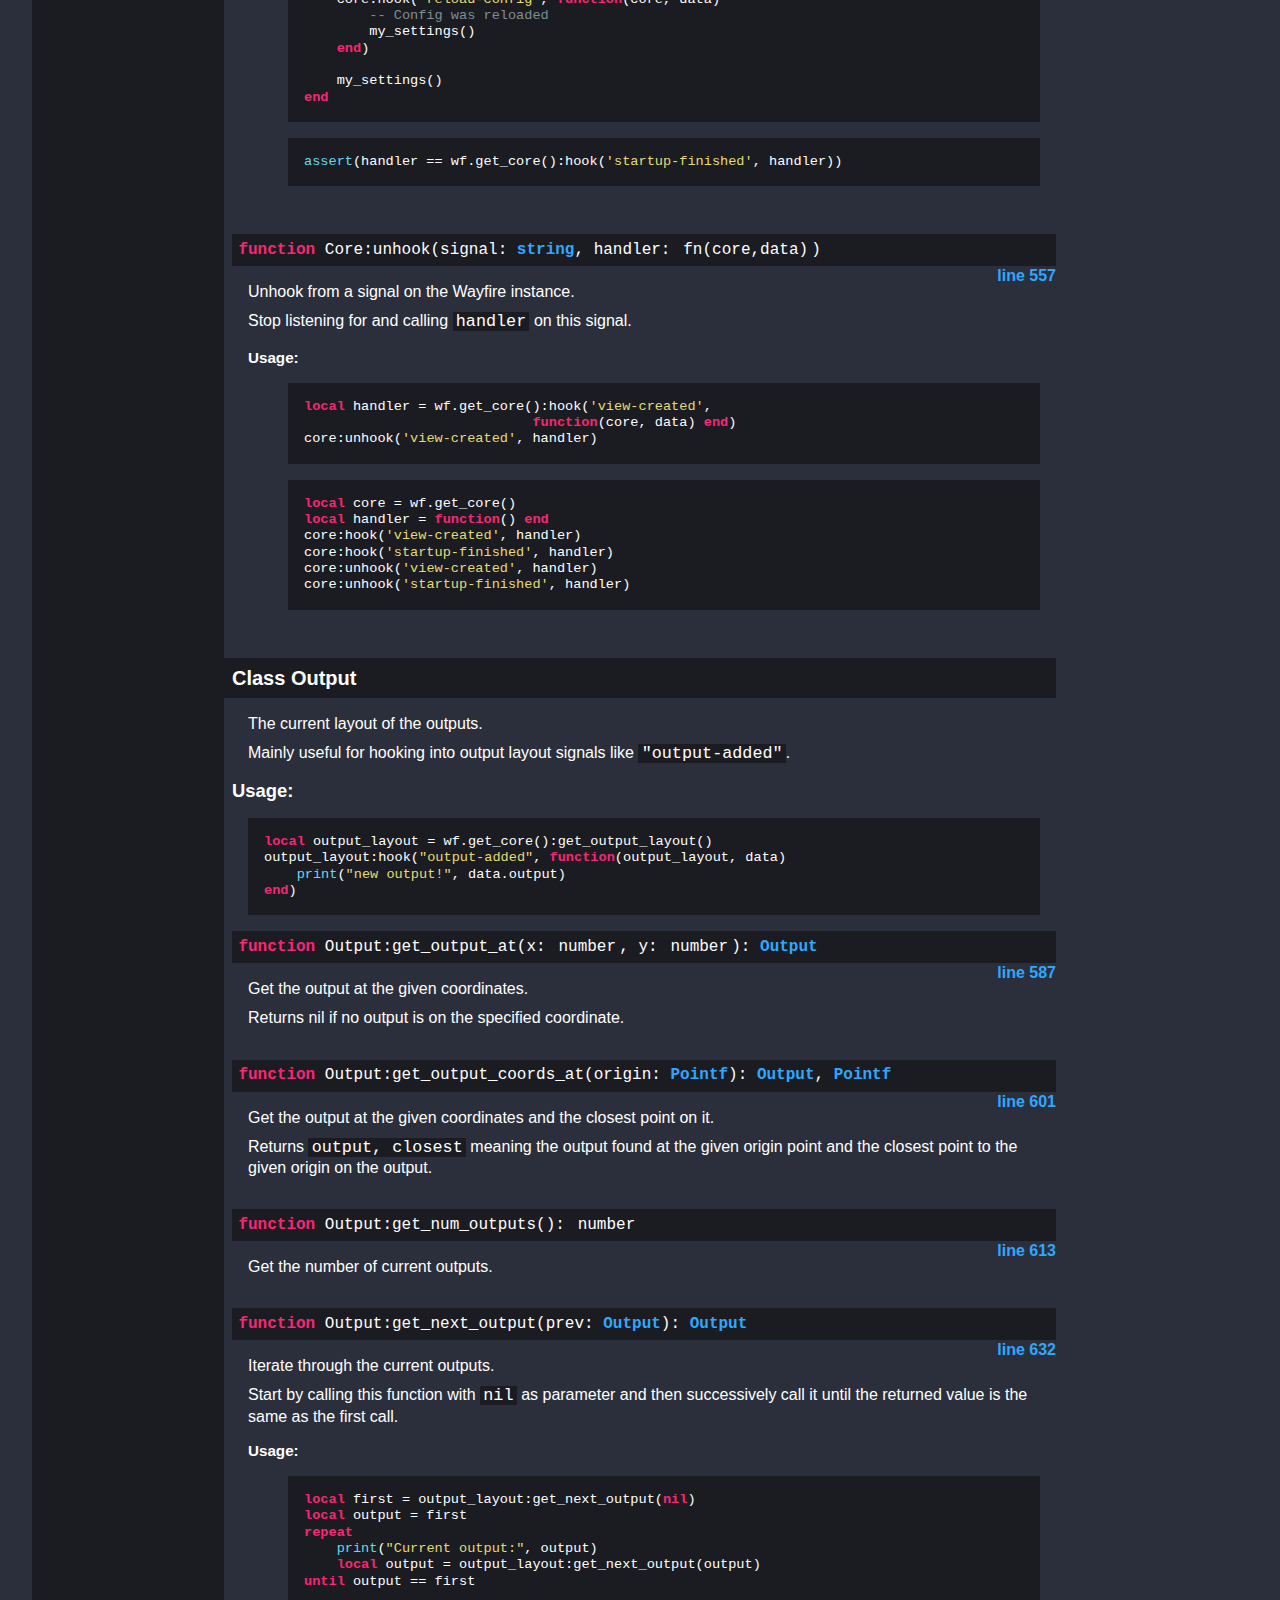
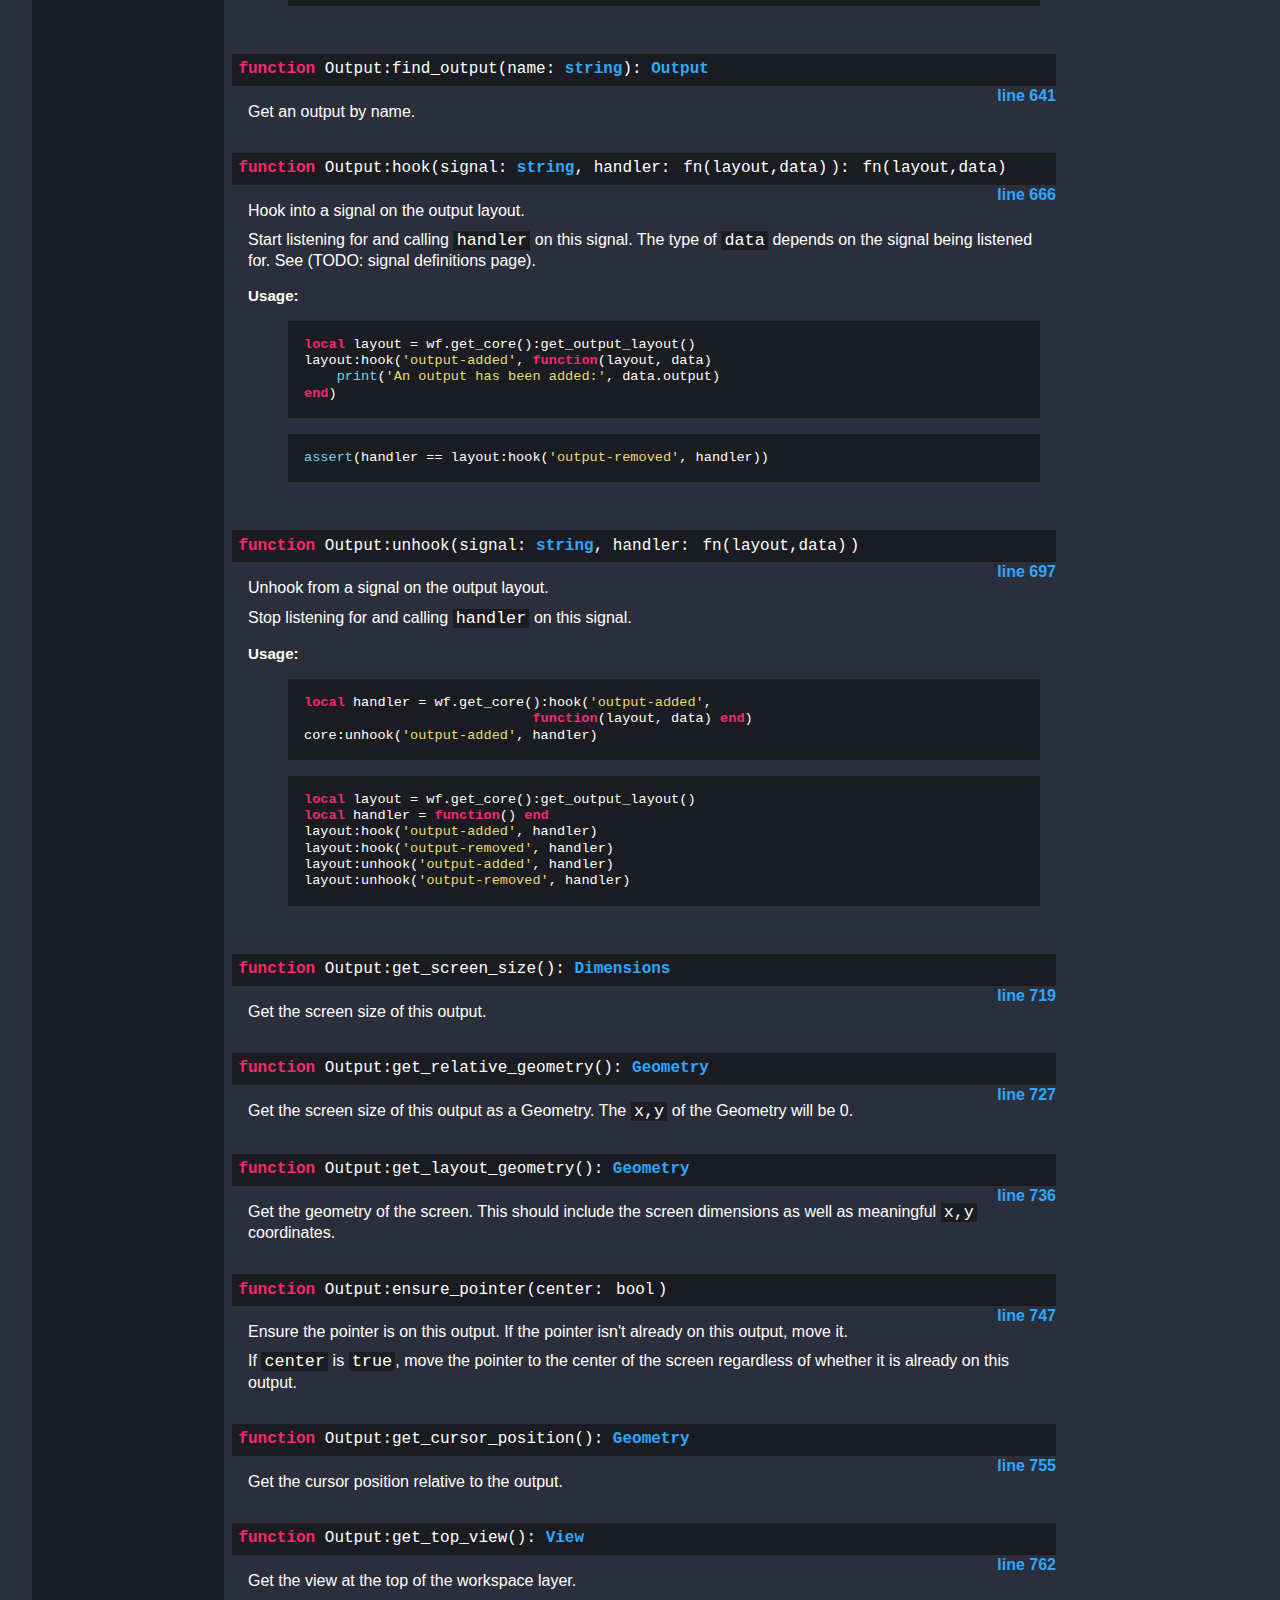
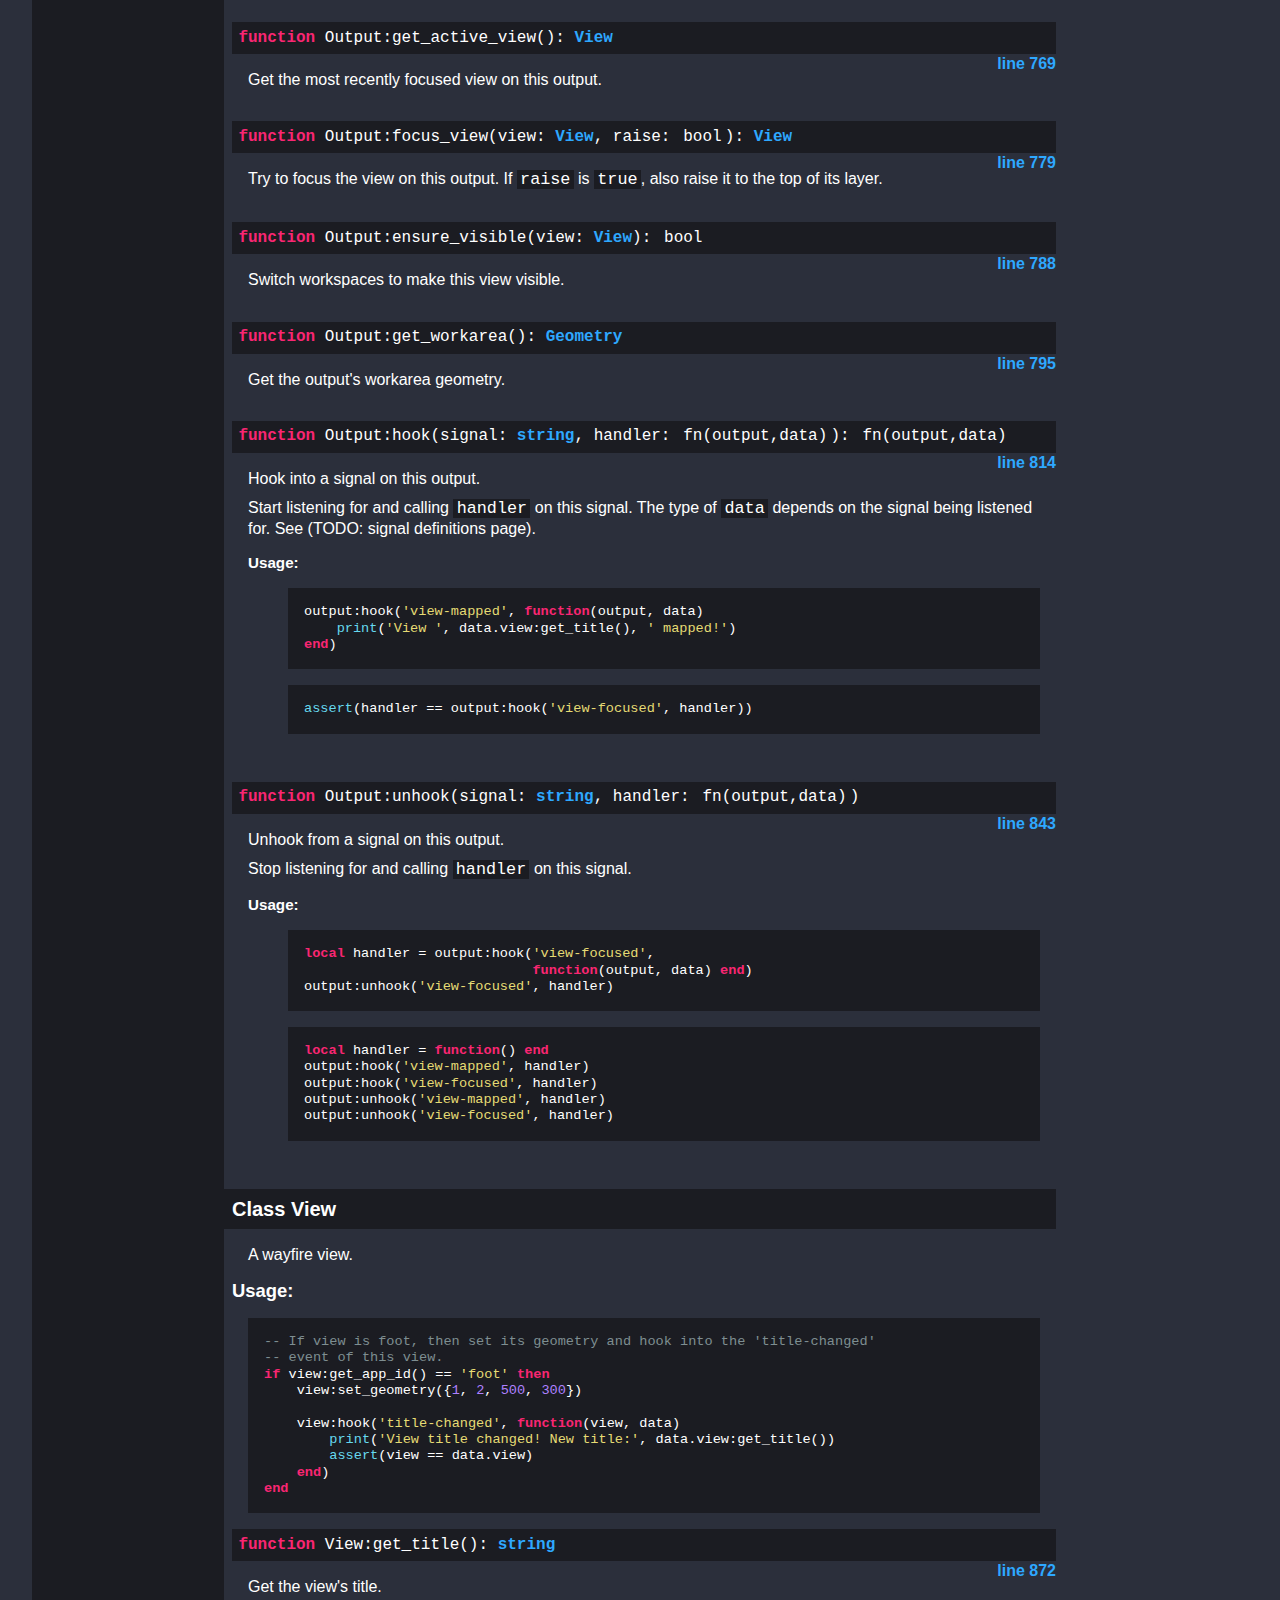
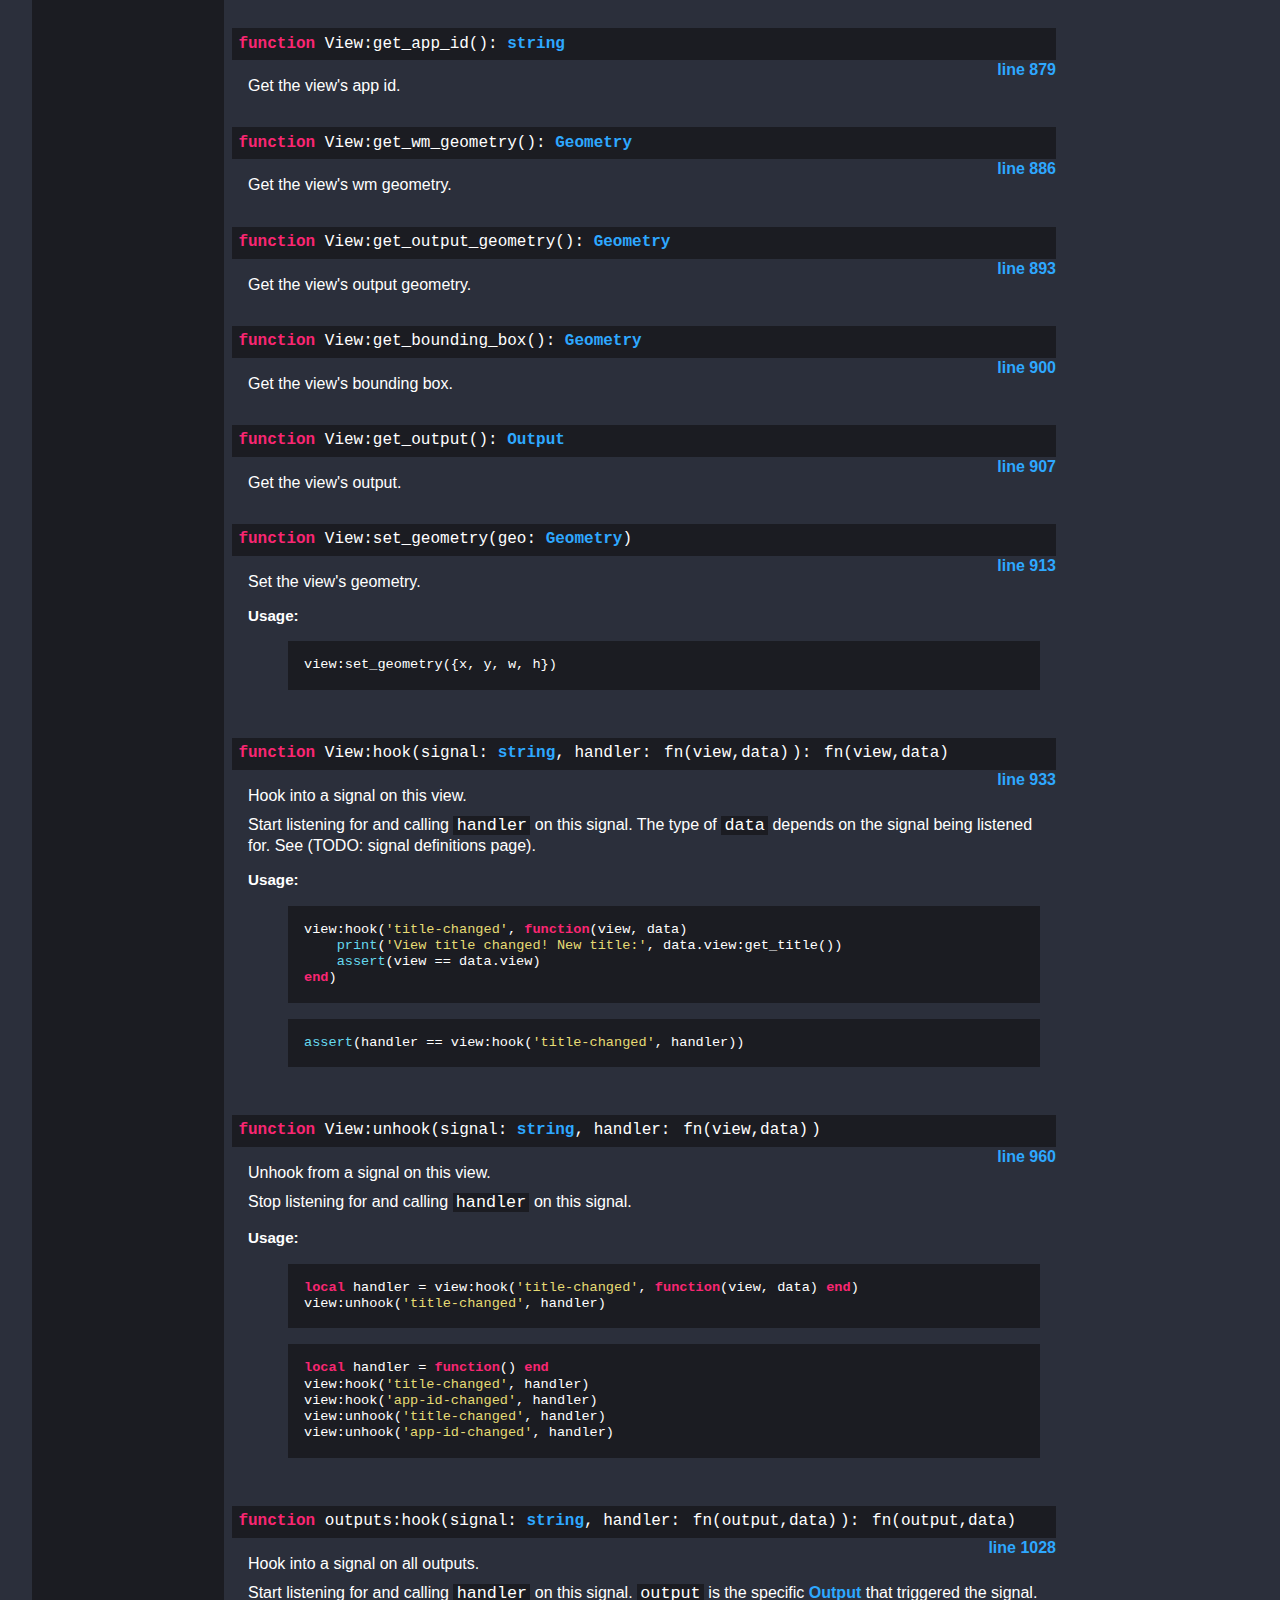
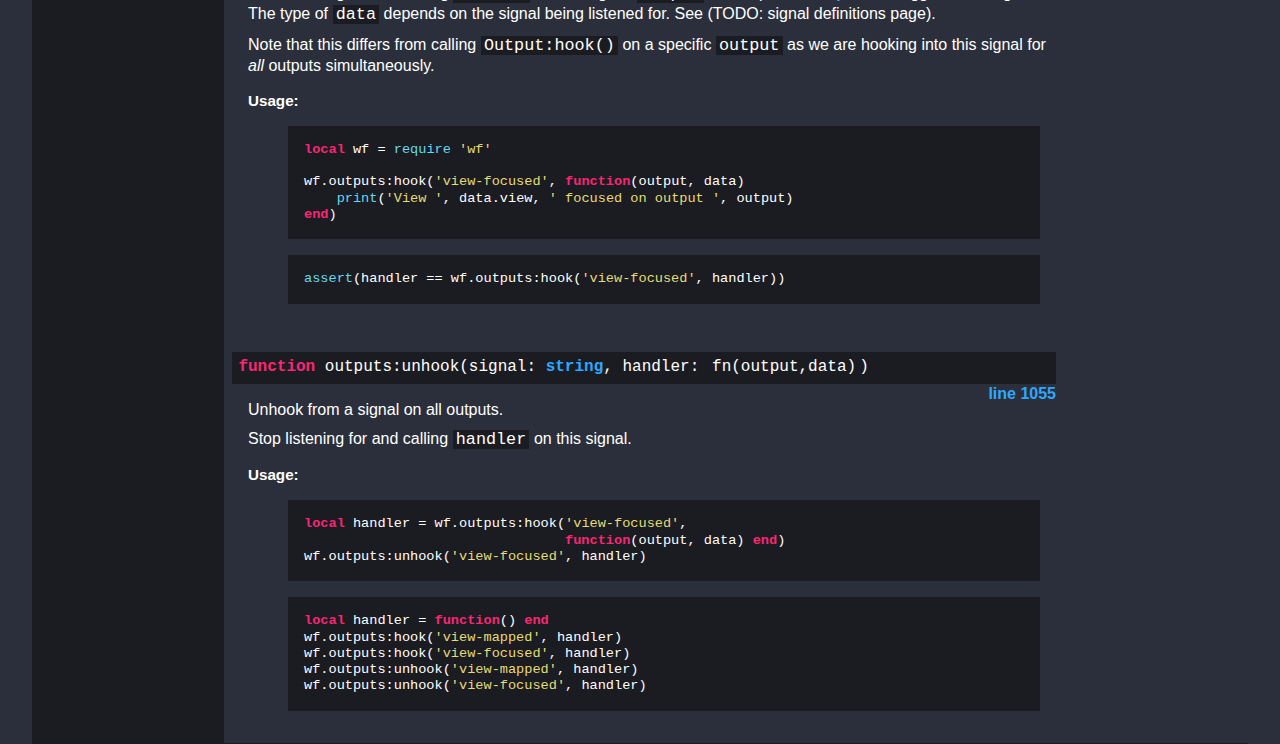
==== commit 5aaec193: "deploy: 8ce7e0c8e2b5a49adf72530ed59854504da3d1e3" ====
--- a/index.html
+++ b/index.html
@@ -54,10 +54,6 @@
 <br>
 <h2><a href="#Functions">Functions</a></h2>
 <div class="function_list toc_list">
-	<div class="name"><a href="#outputs:hook">outputs:hook (signal, handler)</a></div>
-	<div class="summary">Hook into a signal on all outputs.</div>
-	<div class="name"><a href="#outputs:unhook">outputs:unhook (signal, handler)</a></div>
-	<div class="summary">Unhook from a signal on all outputs.</div>
 	<div class="name"><a href="#set">set (args)</a></div>
 	<div class="summary">Set option values in a given section.</div>
 </div>
@@ -98,6 +94,8 @@
 	<div class="summary">Run a command with the system POSIX shell.</div>
 	<div class="name"><a href="#Core:shutdown">Core:shutdown (self)</a></div>
 	<div class="summary">Shutdown the whole Wayfire process.</div>
+	<div class="name"><a href="#Core:get_output_layout">Core:get_output_layout (self)</a></div>
+	<div class="summary">Get the OutputLayout object representing the layout of the outputs.</div>
 	<div class="name"><a href="#Core:hook">Core:hook (self, signal, handler)</a></div>
 	<div class="summary">Hook into a signal on the Wayfire instance.</div>
 	<div class="name"><a href="#Core:unhook">Core:unhook (self, signal, handler)</a></div>
@@ -106,6 +104,20 @@
 <br>
 <h2><a href="#Class_Output">Class Output </a></h2>
 <div class="function_list toc_list">
+	<div class="name"><a href="#Output:get_output_at">Output:get_output_at (self, x, y)</a></div>
+	<div class="summary">Get the output at the given coordinates.</div>
+	<div class="name"><a href="#Output:get_output_coords_at">Output:get_output_coords_at (self, origin)</a></div>
+	<div class="summary">Get the output at the given coordinates and the closest point on it.</div>
+	<div class="name"><a href="#Output:get_num_outputs">Output:get_num_outputs (self)</a></div>
+	<div class="summary">Get the number of current outputs.</div>
+	<div class="name"><a href="#Output:get_next_output">Output:get_next_output (self, prev)</a></div>
+	<div class="summary">Iterate through the current outputs.</div>
+	<div class="name"><a href="#Output:find_output">Output:find_output (self, name)</a></div>
+	<div class="summary">Get an output by name.</div>
+	<div class="name"><a href="#Output:hook">Output:hook (self, signal, handler)</a></div>
+	<div class="summary">Hook into a signal on the output layout.</div>
+	<div class="name"><a href="#Output:unhook">Output:unhook (self, signal, handler)</a></div>
+	<div class="summary">Unhook from a signal on the output layout.</div>
 	<div class="name"><a href="#Output:get_screen_size">Output:get_screen_size (self)</a></div>
 	<div class="summary">Get the screen size of this output.</div>
 	<div class="name"><a href="#Output:get_relative_geometry">Output:get_relative_geometry (self)</a></div>
@@ -152,6 +164,10 @@
 	<div class="summary">Hook into a signal on this view.</div>
 	<div class="name"><a href="#View:unhook">View:unhook (self, signal, handler)</a></div>
 	<div class="summary">Unhook from a signal on this view.</div>
+	<div class="name"><a href="#outputs:hook">outputs:hook (signal, handler)</a></div>
+	<div class="summary">Hook into a signal on all outputs.</div>
+	<div class="name"><a href="#outputs:unhook">outputs:unhook (signal, handler)</a></div>
+	<div class="summary">Unhook from a signal on all outputs.</div>
 </div>
 <br/>
 </div> <!-- id="module-info" -->
@@ -163,56 +179,9 @@
 
     <dl class="function">
     <dt>
-    <a name = "outputs:hook"></a>
-    <pre class="signature"><span class="keyword">function</span> outputs:hook(signal: <span class="backtick"><a href="https://www.lua.org/manual/5.1/manual.html#5.4">string</a></span>, handler: <span class="backtick"><code>fn(output,data)</code></span>): <span class="backtick"><code>fn(output,data)</code></span></pre>
-    <a style="float:right;" href="source/wf.lua.html#236">line 236</a>
-    </dt>
-    <dd>
-    Hook into a signal on all outputs. </p>
-
-<p> Start listening for and calling <code>handler</code> on this signal.
- <code>output</code> is the specific <a href="index.html#Output">Output</a> that triggered the signal.
- The type of <code>data</code> depends on the signal being listened for.
- See (TODO: signal definitions page).</p>
-
-<p> Note that this differs from calling <code>Output:hook()</code> on a specific
- <code>output</code> as we are hooking into this signal for <em>all</em> outputs
- simultaneously.
-    <h3>Usage:</h3>
-    <ul class="examples">
-        <li><pre class="example"><span class="keyword">local</span> wf = <span class="global">require</span> <span class="string">'wf'</span>
-
-wf.outputs:hook(<span class="string">'view-focused'</span>, <span class="keyword">function</span>(output, data)
-    <span class="global">print</span>(<span class="string">'View '</span>, data.view, <span class="string">' focused on output '</span>, output)
-<span class="keyword">end</span>)</pre></li>
-        <li><pre class="example"><span class="global">assert</span>(handler == wf.outputs:hook(<span class="string">'view-focused'</span>, handler))</pre></li>
-    </ul>
-</dd>
-    <dt>
-    <a name = "outputs:unhook"></a>
-    <pre class="signature"><span class="keyword">function</span> outputs:unhook(signal: <span class="backtick"><a href="https://www.lua.org/manual/5.1/manual.html#5.4">string</a></span>, handler: <span class="backtick"><code>fn(output,data)</code></span>)</pre>
-    <a style="float:right;" href="source/wf.lua.html#274">line 274</a>
-    </dt>
-    <dd>
-    Unhook from a signal on all outputs. </p>
-
-<p> Stop listening for and calling <code>handler</code> on this signal.
-    <h3>Usage:</h3>
-    <ul class="examples">
-        <li><pre class="example"><span class="keyword">local</span> handler = wf.outputs:hook(<span class="string">'view-focused'</span>,
-                                <span class="keyword">function</span>(output, data) <span class="keyword">end</span>)
-wf.outputs:unhook(<span class="string">'view-focused'</span>, handler)</pre></li>
-        <li><pre class="example"><span class="keyword">local</span> handler = <span class="keyword">function</span>() <span class="keyword">end</span>
-wf.outputs:hook(<span class="string">'view-mapped'</span>, handler)
-wf.outputs:hook(<span class="string">'view-focused'</span>, handler)
-wf.outputs:unhook(<span class="string">'view-mapped'</span>, handler)
-wf.outputs:unhook(<span class="string">'view-focused'</span>, handler)</pre></li>
-    </ul>
-</dd>
-    <dt>
     <a name = "set"></a>
     <pre class="signature"><span class="keyword">function</span> set(args: <span class="backtick"><code>{section,option=value,...}</code></span>)</pre>
-    <a style="float:right;" href="source/wf.lua.html#314">line 314</a>
+    <a style="float:right;" href="source/wf.lua.html#236">line 236</a>
     </dt>
     <dd>
     Set option values in a given section. </p>
@@ -250,7 +219,7 @@
     <dt>
     <a name = "Core:set_cursor"></a>
     <pre class="signature"><span class="keyword">function</span> Core:set_cursor(name: <span class="backtick"><a href="https://www.lua.org/manual/5.1/manual.html#5.4">string</a></span>)</pre>
-    <a style="float:right;" href="source/wf.lua.html#409">line 409</a>
+    <a style="float:right;" href="source/wf.lua.html#342">line 342</a>
     </dt>
     <dd>
     Set the cursor to the given name from the cursor theme.
@@ -258,7 +227,7 @@
     <dt>
     <a name = "Core:hide_cursor"></a>
     <pre class="signature"><span class="keyword">function</span> Core:hide_cursor()</pre>
-    <a style="float:right;" href="source/wf.lua.html#418">line 418</a>
+    <a style="float:right;" href="source/wf.lua.html#351">line 351</a>
     </dt>
     <dd>
     Request to hide the cursor. </p>
@@ -269,7 +238,7 @@
     <dt>
     <a name = "Core:unhide_cursor"></a>
     <pre class="signature"><span class="keyword">function</span> Core:unhide_cursor()</pre>
-    <a style="float:right;" href="source/wf.lua.html#425">line 425</a>
+    <a style="float:right;" href="source/wf.lua.html#358">line 358</a>
     </dt>
     <dd>
     Request to unhide the cursor. </p>
@@ -280,7 +249,7 @@
     <dt>
     <a name = "Core:warp_cursor"></a>
     <pre class="signature"><span class="keyword">function</span> Core:warp_cursor(position: <span class="backtick"><a href="index.html#Pointf">Pointf</a></span>)</pre>
-    <a style="float:right;" href="source/wf.lua.html#432">line 432</a>
+    <a style="float:right;" href="source/wf.lua.html#365">line 365</a>
     </dt>
     <dd>
     Move the cursor to the given point. </p>
@@ -290,7 +259,7 @@
     <dt>
     <a name = "Core:get_cursor_position"></a>
     <pre class="signature"><span class="keyword">function</span> Core:get_cursor_position(): <span class="backtick"><a href="index.html#Pointf">Pointf</a></span></pre>
-    <a style="float:right;" href="source/wf.lua.html#440">line 440</a>
+    <a style="float:right;" href="source/wf.lua.html#373">line 373</a>
     </dt>
     <dd>
     Get the cursor position in global coordinates.
@@ -298,7 +267,7 @@
     <dt>
     <a name = "Core:get_cursor_focus_view"></a>
     <pre class="signature"><span class="keyword">function</span> Core:get_cursor_focus_view(): <span class="backtick"><a href="index.html#View">View</a></span></pre>
-    <a style="float:right;" href="source/wf.lua.html#448">line 448</a>
+    <a style="float:right;" href="source/wf.lua.html#381">line 381</a>
     </dt>
     <dd>
     Get the view that currently has cursor focus.
@@ -306,7 +275,7 @@
     <dt>
     <a name = "Core:get_touch_focus_view"></a>
     <pre class="signature"><span class="keyword">function</span> Core:get_touch_focus_view(): <span class="backtick"><a href="index.html#View">View</a></span></pre>
-    <a style="float:right;" href="source/wf.lua.html#456">line 456</a>
+    <a style="float:right;" href="source/wf.lua.html#389">line 389</a>
     </dt>
     <dd>
     Get the view that currently has touch focus.
@@ -314,7 +283,7 @@
     <dt>
     <a name = "Core:get_view_at"></a>
     <pre class="signature"><span class="keyword">function</span> Core:get_view_at(point: <span class="backtick"><a href="index.html#Pointf">Pointf</a></span>): <span class="backtick"><code>?View</code></span></pre>
-    <a style="float:right;" href="source/wf.lua.html#467">line 467</a>
+    <a style="float:right;" href="source/wf.lua.html#400">line 400</a>
     </dt>
     <dd>
     Get the view at the given point. </p>
@@ -325,7 +294,7 @@
     <dt>
     <a name = "Core:set_active_view"></a>
     <pre class="signature"><span class="keyword">function</span> Core:set_active_view(view: <span class="backtick"><a href="index.html#View">View</a></span>)</pre>
-    <a style="float:right;" href="source/wf.lua.html#475">line 475</a>
+    <a style="float:right;" href="source/wf.lua.html#408">line 408</a>
     </dt>
     <dd>
     Give a view keyboard focus.
@@ -333,7 +302,7 @@
     <dt>
     <a name = "Core:focus_view"></a>
     <pre class="signature"><span class="keyword">function</span> Core:focus_view(view: <span class="backtick"><a href="index.html#View">View</a></span>)</pre>
-    <a style="float:right;" href="source/wf.lua.html#484">line 484</a>
+    <a style="float:right;" href="source/wf.lua.html#417">line 417</a>
     </dt>
     <dd>
     Focus the given view and it's output. </p>
@@ -343,7 +312,7 @@
     <dt>
     <a name = "Core:focus_output"></a>
     <pre class="signature"><span class="keyword">function</span> Core:focus_output(output: <span class="backtick"><a href="index.html#Output">Output</a></span>)</pre>
-    <a style="float:right;" href="source/wf.lua.html#492">line 492</a>
+    <a style="float:right;" href="source/wf.lua.html#425">line 425</a>
     </dt>
     <dd>
     Focus the given output.
@@ -351,7 +320,7 @@
     <dt>
     <a name = "Core:get_active_output"></a>
     <pre class="signature"><span class="keyword">function</span> Core:get_active_output(): <span class="backtick"><a href="index.html#Output">Output</a></span></pre>
-    <a style="float:right;" href="source/wf.lua.html#500">line 500</a>
+    <a style="float:right;" href="source/wf.lua.html#433">line 433</a>
     </dt>
     <dd>
     Get the currently focused output.
@@ -359,7 +328,7 @@
     <dt>
     <a name = "Core:move_view_to_output"></a>
     <pre class="signature"><span class="keyword">function</span> Core:move_view_to_output(view: <span class="backtick"><a href="index.html#View">View</a></span>, new_output: <span class="backtick"><a href="index.html#Output">Output</a></span>, reconf: <span class="backtick"><code>bool</code></span>)</pre>
-    <a style="float:right;" href="source/wf.lua.html#513">line 513</a>
+    <a style="float:right;" href="source/wf.lua.html#446">line 446</a>
     </dt>
     <dd>
     Move the given view to the output. </p>
@@ -370,7 +339,7 @@
     <dt>
     <a name = "Core:get_wayland_display"></a>
     <pre class="signature"><span class="keyword">function</span> Core:get_wayland_display(): <span class="backtick"><a href="https://www.lua.org/manual/5.1/manual.html#5.4">string</a></span></pre>
-    <a style="float:right;" href="source/wf.lua.html#523">line 523</a>
+    <a style="float:right;" href="source/wf.lua.html#456">line 456</a>
     </dt>
     <dd>
     Get the Wayland socket name of the current Wayland session.
@@ -378,7 +347,7 @@
     <dt>
     <a name = "Core:get_xwayland_display"></a>
     <pre class="signature"><span class="keyword">function</span> Core:get_xwayland_display(): <span class="backtick"><a href="https://www.lua.org/manual/5.1/manual.html#5.4">string</a></span></pre>
-    <a style="float:right;" href="source/wf.lua.html#531">line 531</a>
+    <a style="float:right;" href="source/wf.lua.html#464">line 464</a>
     </dt>
     <dd>
     Get the XWayland display name.
@@ -386,7 +355,7 @@
     <dt>
     <a name = "Core:run"></a>
     <pre class="signature"><span class="keyword">function</span> Core:run(command: <span class="backtick"><a href="https://www.lua.org/manual/5.1/manual.html#5.4">string</a></span>): <span class="backtick"><code>int</code></span></pre>
-    <a style="float:right;" href="source/wf.lua.html#544">line 544</a>
+    <a style="float:right;" href="source/wf.lua.html#477">line 477</a>
     </dt>
     <dd>
     Run a command with the system POSIX shell. </p>
@@ -398,15 +367,23 @@
     <dt>
     <a name = "Core:shutdown"></a>
     <pre class="signature"><span class="keyword">function</span> Core:shutdown()</pre>
-    <a style="float:right;" href="source/wf.lua.html#549">line 549</a>
+    <a style="float:right;" href="source/wf.lua.html#482">line 482</a>
     </dt>
     <dd>
     Shutdown the whole Wayfire process.
+</dd>
+    <dt>
+    <a name = "Core:get_output_layout"></a>
+    <pre class="signature"><span class="keyword">function</span> Core:get_output_layout(): <span class="backtick"><code>OutputLayout</code></span></pre>
+    <a style="float:right;" href="source/wf.lua.html#489">line 489</a>
+    </dt>
+    <dd>
+    Get the OutputLayout object representing the layout of the outputs.
 </dd>
     <dt>
     <a name = "Core:hook"></a>
     <pre class="signature"><span class="keyword">function</span> Core:hook(signal: <span class="backtick"><a href="https://www.lua.org/manual/5.1/manual.html#5.4">string</a></span>, handler: <span class="backtick"><code>fn(core,data)</code></span>): <span class="backtick"><code>fn(core,data)</code></span></pre>
-    <a style="float:right;" href="source/wf.lua.html#585">line 585</a>
+    <a style="float:right;" href="source/wf.lua.html#527">line 527</a>
     </dt>
     <dd>
     Hook into a signal on the Wayfire instance. </p>
@@ -442,7 +419,7 @@
     <dt>
     <a name = "Core:unhook"></a>
     <pre class="signature"><span class="keyword">function</span> Core:unhook(signal: <span class="backtick"><a href="https://www.lua.org/manual/5.1/manual.html#5.4">string</a></span>, handler: <span class="backtick"><code>fn(core,data)</code></span>)</pre>
-    <a style="float:right;" href="source/wf.lua.html#615">line 615</a>
+    <a style="float:right;" href="source/wf.lua.html#557">line 557</a>
     </dt>
     <dd>
     Unhook from a signal on the Wayfire instance. </p>
@@ -470,18 +447,122 @@
     <div class="section-content">
 
           <div class="section-description">
-          A wayfire output.
+          The current layout of the outputs. </p>
+
+<p> Mainly useful for hooking into output layout signals like <code>&quot;output-added&quot;</code>.
           </div>
             <h3>Usage:</h3>
-            <pre class="example section-example"><span class="keyword">local</span> view = <span class="comment">-- some View
-</span><span class="keyword">local</span> output = view:get_output()
-output:ensure_visible(view)
-output:focus_view(view)</pre>
+            <pre class="example section-example"><span class="keyword">local</span> output_layout = wf.get_core():get_output_layout()
+output_layout:hook(<span class="string">"output-added"</span>, <span class="keyword">function</span>(output_layout, data)
+    <span class="global">print</span>(<span class="string">"new output!"</span>, data.output)
+<span class="keyword">end</span>)</pre>
     <dl class="function">
+    <dt>
+    <a name = "Output:get_output_at"></a>
+    <pre class="signature"><span class="keyword">function</span> Output:get_output_at(x: <span class="backtick"><code>number</code></span>, y: <span class="backtick"><code>number</code></span>): <span class="backtick"><a href="index.html#Output">Output</a></span></pre>
+    <a style="float:right;" href="source/wf.lua.html#587">line 587</a>
+    </dt>
+    <dd>
+    Get the output at the given coordinates. </p>
+
+<p> Returns nil if no output is on the specified coordinate.
+</dd>
+    <dt>
+    <a name = "Output:get_output_coords_at"></a>
+    <pre class="signature"><span class="keyword">function</span> Output:get_output_coords_at(origin: <span class="backtick"><a href="index.html#Pointf">Pointf</a></span>): <span class="backtick"><a href="index.html#Output">Output</a></span>, <span class="backtick"><a href="index.html#Pointf">Pointf</a></span></pre>
+    <a style="float:right;" href="source/wf.lua.html#601">line 601</a>
+    </dt>
+    <dd>
+    Get the output at the given coordinates and the closest point on it. </p>
+
+<p> Returns <code>output, closest</code> meaning the output found at the given
+ origin point and the closest point to the given origin on the output.
+</dd>
+    <dt>
+    <a name = "Output:get_num_outputs"></a>
+    <pre class="signature"><span class="keyword">function</span> Output:get_num_outputs(): <span class="backtick"><code>number</code></span></pre>
+    <a style="float:right;" href="source/wf.lua.html#613">line 613</a>
+    </dt>
+    <dd>
+    Get the number of current outputs.
+</dd>
+    <dt>
+    <a name = "Output:get_next_output"></a>
+    <pre class="signature"><span class="keyword">function</span> Output:get_next_output(prev: <span class="backtick"><a href="index.html#Output">Output</a></span>): <span class="backtick"><a href="index.html#Output">Output</a></span></pre>
+    <a style="float:right;" href="source/wf.lua.html#632">line 632</a>
+    </dt>
+    <dd>
+    Iterate through the current outputs. </p>
+
+<p> Start by calling this function with <code>nil</code> as parameter and then
+ successively call it until the returned value is the same as the
+ first call.
+
+    <h3>Usage:</h3>
+    <ul class="examples">
+        <pre class="example"><span class="keyword">local</span> first = output_layout:get_next_output(<span class="keyword">nil</span>)
+<span class="keyword">local</span> output = first
+<span class="keyword">repeat</span>
+    <span class="global">print</span>(<span class="string">"Current output:"</span>, output)
+    <span class="keyword">local</span> output = output_layout:get_next_output(output)
+<span class="keyword">until</span> output == first</pre>
+    </ul>
+</dd>
+    <dt>
+    <a name = "Output:find_output"></a>
+    <pre class="signature"><span class="keyword">function</span> Output:find_output(name: <span class="backtick"><a href="https://www.lua.org/manual/5.1/manual.html#5.4">string</a></span>): <span class="backtick"><a href="index.html#Output">Output</a></span></pre>
+    <a style="float:right;" href="source/wf.lua.html#641">line 641</a>
+    </dt>
+    <dd>
+    Get an output by name.
+
+</dd>
+    <dt>
+    <a name = "Output:hook"></a>
+    <pre class="signature"><span class="keyword">function</span> Output:hook(signal: <span class="backtick"><a href="https://www.lua.org/manual/5.1/manual.html#5.4">string</a></span>, handler: <span class="backtick"><code>fn(layout,data)</code></span>): <span class="backtick"><code>fn(layout,data)</code></span></pre>
+    <a style="float:right;" href="source/wf.lua.html#666">line 666</a>
+    </dt>
+    <dd>
+    Hook into a signal on the output layout. </p>
+
+<p> Start listening for and calling <code>handler</code> on this signal.
+ The type of <code>data</code> depends on the signal being listened for.
+ See (TODO: signal definitions page).
+    <h3>Usage:</h3>
+    <ul class="examples">
+        <li><pre class="example"><span class="keyword">local</span> layout = wf.get_core():get_output_layout()
+layout:hook(<span class="string">'output-added'</span>, <span class="keyword">function</span>(layout, data)
+    <span class="global">print</span>(<span class="string">'An output has been added:'</span>, data.output)
+<span class="keyword">end</span>)</pre></li>
+        <li><pre class="example"><span class="global">assert</span>(handler == layout:hook(<span class="string">'output-removed'</span>, handler))</pre></li>
+    </ul>
+</dd>
+    <dt>
+    <a name = "Output:unhook"></a>
+    <pre class="signature"><span class="keyword">function</span> Output:unhook(signal: <span class="backtick"><a href="https://www.lua.org/manual/5.1/manual.html#5.4">string</a></span>, handler: <span class="backtick"><code>fn(layout,data)</code></span>)</pre>
+    <a style="float:right;" href="source/wf.lua.html#697">line 697</a>
+    </dt>
+    <dd>
+    Unhook from a signal on the output layout. </p>
+
+<p> Stop listening for and calling <code>handler</code> on this signal.
+    <h3>Usage:</h3>
+    <ul class="examples">
+        <li><pre class="example"><span class="keyword">local</span> handler = wf.get_core():hook(<span class="string">'output-added'</span>,
+                            <span class="keyword">function</span>(layout, data) <span class="keyword">end</span>)
+core:unhook(<span class="string">'output-added'</span>, handler)</pre></li>
+        <li><pre class="example"><span class="keyword">local</span> layout = wf.get_core():get_output_layout()
+<span class="keyword">local</span> handler = <span class="keyword">function</span>() <span class="keyword">end</span>
+layout:hook(<span class="string">'output-added'</span>, handler)
+layout:hook(<span class="string">'output-removed'</span>, handler)
+layout:unhook(<span class="string">'output-added'</span>, handler)
+layout:unhook(<span class="string">'output-removed'</span>, handler)</pre></li>
+    </ul>
+</dd>
     <dt>
     <a name = "Output:get_screen_size"></a>
     <pre class="signature"><span class="keyword">function</span> Output:get_screen_size(): <span class="backtick"><a href="index.html#Dimensions">Dimensions</a></span></pre>
-    <a style="float:right;" href="source/wf.lua.html#637">line 637</a>
+    <a style="float:right;" href="source/wf.lua.html#719">line 719</a>
     </dt>
     <dd>
     Get the screen size of this output.
@@ -489,7 +570,7 @@
     <dt>
     <a name = "Output:get_relative_geometry"></a>
     <pre class="signature"><span class="keyword">function</span> Output:get_relative_geometry(): <span class="backtick"><a href="index.html#Geometry">Geometry</a></span></pre>
-    <a style="float:right;" href="source/wf.lua.html#645">line 645</a>
+    <a style="float:right;" href="source/wf.lua.html#727">line 727</a>
     </dt>
     <dd>
     Get the screen size of this output as a Geometry.
@@ -498,7 +579,7 @@
     <dt>
     <a name = "Output:get_layout_geometry"></a>
     <pre class="signature"><span class="keyword">function</span> Output:get_layout_geometry(): <span class="backtick"><a href="index.html#Geometry">Geometry</a></span></pre>
-    <a style="float:right;" href="source/wf.lua.html#654">line 654</a>
+    <a style="float:right;" href="source/wf.lua.html#736">line 736</a>
     </dt>
     <dd>
     Get the geometry of the screen.
@@ -508,7 +589,7 @@
     <dt>
     <a name = "Output:ensure_pointer"></a>
     <pre class="signature"><span class="keyword">function</span> Output:ensure_pointer(center: <span class="backtick"><code>bool</code></span>)</pre>
-    <a style="float:right;" href="source/wf.lua.html#665">line 665</a>
+    <a style="float:right;" href="source/wf.lua.html#747">line 747</a>
     </dt>
     <dd>
     Ensure the pointer is on this output.
@@ -520,7 +601,7 @@
     <dt>
     <a name = "Output:get_cursor_position"></a>
     <pre class="signature"><span class="keyword">function</span> Output:get_cursor_position(): <span class="backtick"><a href="index.html#Geometry">Geometry</a></span></pre>
-    <a style="float:right;" href="source/wf.lua.html#673">line 673</a>
+    <a style="float:right;" href="source/wf.lua.html#755">line 755</a>
     </dt>
     <dd>
     Get the cursor position relative to the output.
@@ -528,7 +609,7 @@
     <dt>
     <a name = "Output:get_top_view"></a>
     <pre class="signature"><span class="keyword">function</span> Output:get_top_view(): <span class="backtick"><a href="index.html#View">View</a></span></pre>
-    <a style="float:right;" href="source/wf.lua.html#680">line 680</a>
+    <a style="float:right;" href="source/wf.lua.html#762">line 762</a>
     </dt>
     <dd>
     Get the view at the top of the workspace layer.
@@ -536,7 +617,7 @@
     <dt>
     <a name = "Output:get_active_view"></a>
     <pre class="signature"><span class="keyword">function</span> Output:get_active_view(): <span class="backtick"><a href="index.html#View">View</a></span></pre>
-    <a style="float:right;" href="source/wf.lua.html#687">line 687</a>
+    <a style="float:right;" href="source/wf.lua.html#769">line 769</a>
     </dt>
     <dd>
     Get the most recently focused view on this output.
@@ -544,7 +625,7 @@
     <dt>
     <a name = "Output:focus_view"></a>
     <pre class="signature"><span class="keyword">function</span> Output:focus_view(view: <span class="backtick"><a href="index.html#View">View</a></span>, raise: <span class="backtick"><code>bool</code></span>): <span class="backtick"><a href="index.html#View">View</a></span></pre>
-    <a style="float:right;" href="source/wf.lua.html#697">line 697</a>
+    <a style="float:right;" href="source/wf.lua.html#779">line 779</a>
     </dt>
     <dd>
     Try to focus the view on this output.
@@ -553,7 +634,7 @@
     <dt>
     <a name = "Output:ensure_visible"></a>
     <pre class="signature"><span class="keyword">function</span> Output:ensure_visible(view: <span class="backtick"><a href="index.html#View">View</a></span>): <span class="backtick"><code>bool</code></span></pre>
-    <a style="float:right;" href="source/wf.lua.html#706">line 706</a>
+    <a style="float:right;" href="source/wf.lua.html#788">line 788</a>
     </dt>
     <dd>
     Switch workspaces to make this view visible.
@@ -561,7 +642,7 @@
     <dt>
     <a name = "Output:get_workarea"></a>
     <pre class="signature"><span class="keyword">function</span> Output:get_workarea(): <span class="backtick"><a href="index.html#Geometry">Geometry</a></span></pre>
-    <a style="float:right;" href="source/wf.lua.html#713">line 713</a>
+    <a style="float:right;" href="source/wf.lua.html#795">line 795</a>
     </dt>
     <dd>
     Get the output's workarea geometry.
@@ -569,7 +650,7 @@
     <dt>
     <a name = "Output:hook"></a>
     <pre class="signature"><span class="keyword">function</span> Output:hook(signal: <span class="backtick"><a href="https://www.lua.org/manual/5.1/manual.html#5.4">string</a></span>, handler: <span class="backtick"><code>fn(output,data)</code></span>): <span class="backtick"><code>fn(output,data)</code></span></pre>
-    <a style="float:right;" href="source/wf.lua.html#732">line 732</a>
+    <a style="float:right;" href="source/wf.lua.html#814">line 814</a>
     </dt>
     <dd>
     Hook into a signal on this output. </p>
@@ -588,7 +669,7 @@
     <dt>
     <a name = "Output:unhook"></a>
     <pre class="signature"><span class="keyword">function</span> Output:unhook(signal: <span class="backtick"><a href="https://www.lua.org/manual/5.1/manual.html#5.4">string</a></span>, handler: <span class="backtick"><code>fn(output,data)</code></span>)</pre>
-    <a style="float:right;" href="source/wf.lua.html#761">line 761</a>
+    <a style="float:right;" href="source/wf.lua.html#843">line 843</a>
     </dt>
     <dd>
     Unhook from a signal on this output. </p>
@@ -632,7 +713,7 @@
     <dt>
     <a name = "View:get_title"></a>
     <pre class="signature"><span class="keyword">function</span> View:get_title(): <span class="backtick"><a href="https://www.lua.org/manual/5.1/manual.html#5.4">string</a></span></pre>
-    <a style="float:right;" href="source/wf.lua.html#790">line 790</a>
+    <a style="float:right;" href="source/wf.lua.html#872">line 872</a>
     </dt>
     <dd>
     Get the view's title.
@@ -640,7 +721,7 @@
     <dt>
     <a name = "View:get_app_id"></a>
     <pre class="signature"><span class="keyword">function</span> View:get_app_id(): <span class="backtick"><a href="https://www.lua.org/manual/5.1/manual.html#5.4">string</a></span></pre>
-    <a style="float:right;" href="source/wf.lua.html#797">line 797</a>
+    <a style="float:right;" href="source/wf.lua.html#879">line 879</a>
     </dt>
     <dd>
     Get the view's app id.
@@ -648,7 +729,7 @@
     <dt>
     <a name = "View:get_wm_geometry"></a>
     <pre class="signature"><span class="keyword">function</span> View:get_wm_geometry(): <span class="backtick"><a href="index.html#Geometry">Geometry</a></span></pre>
-    <a style="float:right;" href="source/wf.lua.html#804">line 804</a>
+    <a style="float:right;" href="source/wf.lua.html#886">line 886</a>
     </dt>
     <dd>
     Get the view's wm geometry.
@@ -656,7 +737,7 @@
     <dt>
     <a name = "View:get_output_geometry"></a>
     <pre class="signature"><span class="keyword">function</span> View:get_output_geometry(): <span class="backtick"><a href="index.html#Geometry">Geometry</a></span></pre>
-    <a style="float:right;" href="source/wf.lua.html#811">line 811</a>
+    <a style="float:right;" href="source/wf.lua.html#893">line 893</a>
     </dt>
     <dd>
     Get the view's output geometry.
@@ -664,7 +745,7 @@
     <dt>
     <a name = "View:get_bounding_box"></a>
     <pre class="signature"><span class="keyword">function</span> View:get_bounding_box(): <span class="backtick"><a href="index.html#Geometry">Geometry</a></span></pre>
-    <a style="float:right;" href="source/wf.lua.html#818">line 818</a>
+    <a style="float:right;" href="source/wf.lua.html#900">line 900</a>
     </dt>
     <dd>
     Get the view's bounding box.
@@ -672,7 +753,7 @@
     <dt>
     <a name = "View:get_output"></a>
     <pre class="signature"><span class="keyword">function</span> View:get_output(): <span class="backtick"><a href="index.html#Output">Output</a></span></pre>
-    <a style="float:right;" href="source/wf.lua.html#825">line 825</a>
+    <a style="float:right;" href="source/wf.lua.html#907">line 907</a>
     </dt>
     <dd>
     Get the view's output.
@@ -680,7 +761,7 @@
     <dt>
     <a name = "View:set_geometry"></a>
     <pre class="signature"><span class="keyword">function</span> View:set_geometry(geo: <span class="backtick"><a href="index.html#Geometry">Geometry</a></span>)</pre>
-    <a style="float:right;" href="source/wf.lua.html#831">line 831</a>
+    <a style="float:right;" href="source/wf.lua.html#913">line 913</a>
     </dt>
     <dd>
     Set the view's geometry.
@@ -692,7 +773,7 @@
     <dt>
     <a name = "View:hook"></a>
     <pre class="signature"><span class="keyword">function</span> View:hook(signal: <span class="backtick"><a href="https://www.lua.org/manual/5.1/manual.html#5.4">string</a></span>, handler: <span class="backtick"><code>fn(view,data)</code></span>): <span class="backtick"><code>fn(view,data)</code></span></pre>
-    <a style="float:right;" href="source/wf.lua.html#851">line 851</a>
+    <a style="float:right;" href="source/wf.lua.html#933">line 933</a>
     </dt>
     <dd>
     Hook into a signal on this view. </p>
@@ -712,7 +793,7 @@
     <dt>
     <a name = "View:unhook"></a>
     <pre class="signature"><span class="keyword">function</span> View:unhook(signal: <span class="backtick"><a href="https://www.lua.org/manual/5.1/manual.html#5.4">string</a></span>, handler: <span class="backtick"><code>fn(view,data)</code></span>)</pre>
-    <a style="float:right;" href="source/wf.lua.html#878">line 878</a>
+    <a style="float:right;" href="source/wf.lua.html#960">line 960</a>
     </dt>
     <dd>
     Unhook from a signal on this view. </p>
@@ -729,13 +810,60 @@
 view:unhook(<span class="string">'app-id-changed'</span>, handler)</pre></li>
     </ul>
 </dd>
+    <dt>
+    <a name = "outputs:hook"></a>
+    <pre class="signature"><span class="keyword">function</span> outputs:hook(signal: <span class="backtick"><a href="https://www.lua.org/manual/5.1/manual.html#5.4">string</a></span>, handler: <span class="backtick"><code>fn(output,data)</code></span>): <span class="backtick"><code>fn(output,data)</code></span></pre>
+    <a style="float:right;" href="source/wf.lua.html#1028">line 1028</a>
+    </dt>
+    <dd>
+    Hook into a signal on all outputs. </p>
+
+<p> Start listening for and calling <code>handler</code> on this signal.
+ <code>output</code> is the specific <a href="index.html#Output">Output</a> that triggered the signal.
+ The type of <code>data</code> depends on the signal being listened for.
+ See (TODO: signal definitions page).</p>
+
+<p> Note that this differs from calling <code>Output:hook()</code> on a specific
+ <code>output</code> as we are hooking into this signal for <em>all</em> outputs
+ simultaneously.
+    <h3>Usage:</h3>
+    <ul class="examples">
+        <li><pre class="example"><span class="keyword">local</span> wf = <span class="global">require</span> <span class="string">'wf'</span>
+
+wf.outputs:hook(<span class="string">'view-focused'</span>, <span class="keyword">function</span>(output, data)
+    <span class="global">print</span>(<span class="string">'View '</span>, data.view, <span class="string">' focused on output '</span>, output)
+<span class="keyword">end</span>)</pre></li>
+        <li><pre class="example"><span class="global">assert</span>(handler == wf.outputs:hook(<span class="string">'view-focused'</span>, handler))</pre></li>
+    </ul>
+</dd>
+    <dt>
+    <a name = "outputs:unhook"></a>
+    <pre class="signature"><span class="keyword">function</span> outputs:unhook(signal: <span class="backtick"><a href="https://www.lua.org/manual/5.1/manual.html#5.4">string</a></span>, handler: <span class="backtick"><code>fn(output,data)</code></span>)</pre>
+    <a style="float:right;" href="source/wf.lua.html#1055">line 1055</a>
+    </dt>
+    <dd>
+    Unhook from a signal on all outputs. </p>
+
+<p> Stop listening for and calling <code>handler</code> on this signal.
+    <h3>Usage:</h3>
+    <ul class="examples">
+        <li><pre class="example"><span class="keyword">local</span> handler = wf.outputs:hook(<span class="string">'view-focused'</span>,
+                                <span class="keyword">function</span>(output, data) <span class="keyword">end</span>)
+wf.outputs:unhook(<span class="string">'view-focused'</span>, handler)</pre></li>
+        <li><pre class="example"><span class="keyword">local</span> handler = <span class="keyword">function</span>() <span class="keyword">end</span>
+wf.outputs:hook(<span class="string">'view-mapped'</span>, handler)
+wf.outputs:hook(<span class="string">'view-focused'</span>, handler)
+wf.outputs:unhook(<span class="string">'view-mapped'</span>, handler)
+wf.outputs:unhook(<span class="string">'view-focused'</span>, handler)</pre></li>
+    </ul>
+</dd>
 </dl>
 </div> <!-- class="section-content" -->
 </div> <!-- id="content" -->
 </div> <!-- id="main" -->
 <div id="about">
 <i>generated by <a href="http://github.com/stevedonovan/LDoc">LDoc 1.4.6</a></i>
-<i style="float:right;">Last updated 2021-11-25 20:02:53 </i>
+<i style="float:right;">Last updated 2021-11-28 19:36:09 </i>
 </div> <!-- id="about" -->
 </div> <!-- id="container" -->
 </body>
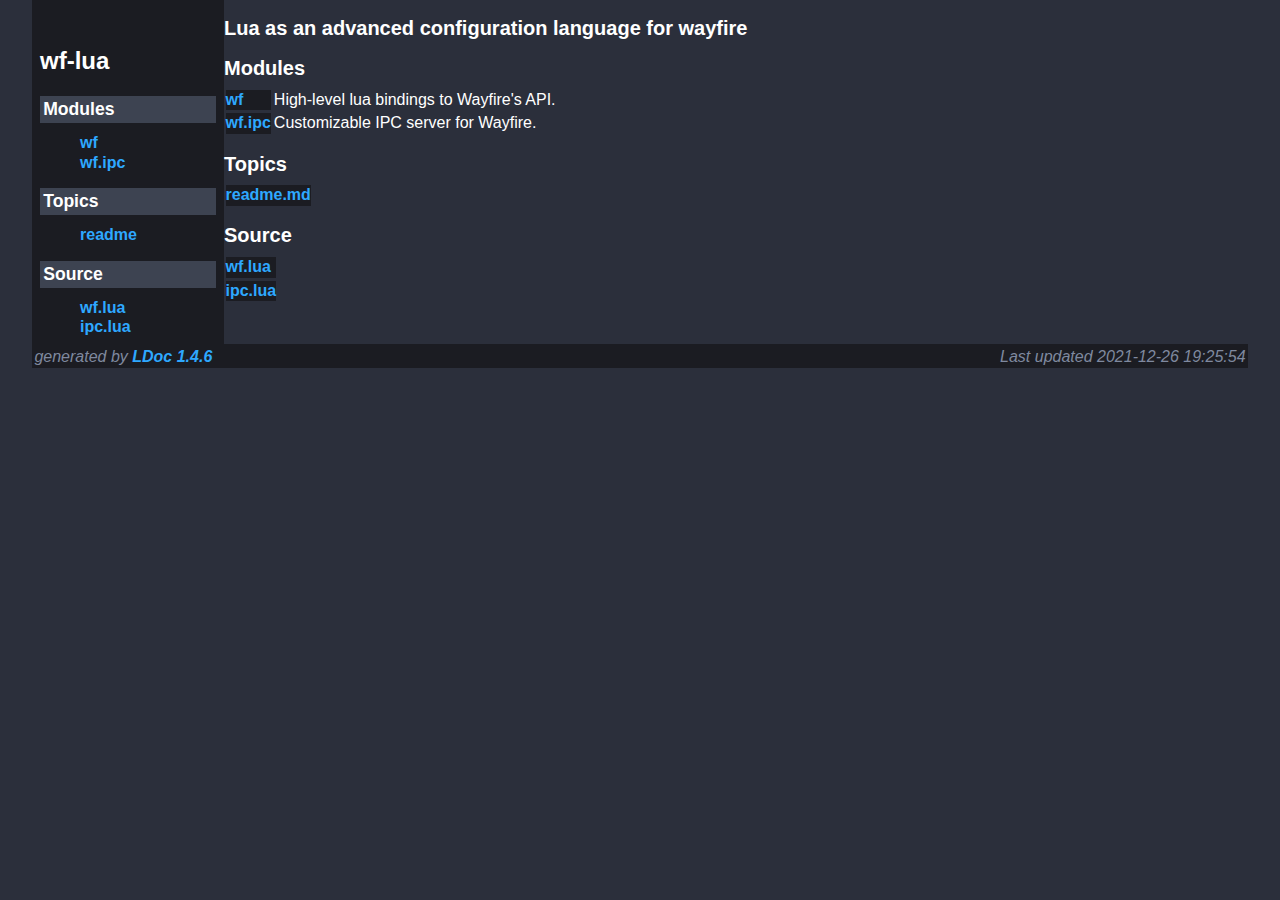
==== commit d7ac3324: "deploy: 00651a68954be03afd6118ed244b99e311b38eae" ====
--- a/index.html
+++ b/index.html
@@ -19,16 +19,10 @@
 <nav id="navigation">
 <br/>
 <h1>wf-lua</h1>
-<h2>Contents</h2>
-<ul>
-<li><a href="#Functions">Functions</a></li>
-<li><a href="#Class_Core">Class Core </a></li>
-<li><a href="#Class_Output">Class Output </a></li>
-<li><a href="#Class_View">Class View </a></li>
-</ul>
 <h2>Modules</h2>
 <ul class="nowrap">
-  <li><strong>wf</strong></li>
+  <li><a href="modules/wf.html">wf</a></li>
+  <li><a href="modules/wf.ipc.html">wf.ipc</a></li>
 </ul>
 <h2>Topics</h2>
 <ul class="">
@@ -37,833 +31,35 @@
 <h2>Source</h2>
 <ul class="nowrap">
   <li><a href="source/wf.lua.html">wf.lua</a></li>
+  <li><a href="source/ipc.lua.html">ipc.lua</a></li>
 </ul>
 </nav> <!-- id="navigation" -->
 <div id="content" class="">
-<div class="module-info">
-<h1>Module <code>wf</code></h1>
-<p>High-level lua bindings to wayfire's API.</p>
-<p>
-
-</p>
-    <h3>Info:</h3>
-    <ul>
-        <li><strong>License</strong>: GPL-v3</li>
-        <li><strong>Author</strong>: Javier A. Pollak</li>
-    </ul>
-<br>
-<h2><a href="#Functions">Functions</a></h2>
-<div class="function_list toc_list">
-	<div class="name"><a href="#set">set (args)</a></div>
-	<div class="summary">Set option values in a given section.</div>
+  <h2>Lua as an advanced configuration language for wayfire</h2>
+<h2>Modules</h2>
+<div class="module_list toc_list">
+    <div class="name"><a href="modules/wf.html">wf</a></div>
+    <div class="summary">High-level lua bindings to Wayfire's API.</div>
+    <div class="name"><a href="modules/wf.ipc.html">wf.ipc</a></div>
+    <div class="summary">Customizable IPC server for Wayfire.</div>
 </div>
-<br>
-<h2><a href="#Class_Core">Class Core </a></h2>
-<div class="function_list toc_list">
-	<div class="name"><a href="#Core:set_cursor">Core:set_cursor (self, name)</a></div>
-	<div class="summary">Set the cursor to the given name from the cursor theme.</div>
-	<div class="name"><a href="#Core:hide_cursor">Core:hide_cursor (self)</a></div>
-	<div class="summary">Request to hide the cursor.</div>
-	<div class="name"><a href="#Core:unhide_cursor">Core:unhide_cursor (self)</a></div>
-	<div class="summary">Request to unhide the cursor.</div>
-	<div class="name"><a href="#Core:warp_cursor">Core:warp_cursor (self, position)</a></div>
-	<div class="summary">Move the cursor to the given point.</div>
-	<div class="name"><a href="#Core:get_cursor_position">Core:get_cursor_position (self)</a></div>
-	<div class="summary">Get the cursor position in global coordinates.</div>
-	<div class="name"><a href="#Core:get_cursor_focus_view">Core:get_cursor_focus_view (self)</a></div>
-	<div class="summary">Get the view that currently has cursor focus.</div>
-	<div class="name"><a href="#Core:get_touch_focus_view">Core:get_touch_focus_view (self)</a></div>
-	<div class="summary">Get the view that currently has touch focus.</div>
-	<div class="name"><a href="#Core:get_view_at">Core:get_view_at (self, point)</a></div>
-	<div class="summary">Get the view at the given point.</div>
-	<div class="name"><a href="#Core:set_active_view">Core:set_active_view (self, view)</a></div>
-	<div class="summary">Give a view keyboard focus.</div>
-	<div class="name"><a href="#Core:focus_view">Core:focus_view (self, view)</a></div>
-	<div class="summary">Focus the given view and it's output.</div>
-	<div class="name"><a href="#Core:focus_output">Core:focus_output (self, output)</a></div>
-	<div class="summary">Focus the given output.</div>
-	<div class="name"><a href="#Core:get_active_output">Core:get_active_output (self)</a></div>
-	<div class="summary">Get the currently focused output.</div>
-	<div class="name"><a href="#Core:move_view_to_output">Core:move_view_to_output (self, view, new_output, reconf)</a></div>
-	<div class="summary">Move the given view to the output.</div>
-	<div class="name"><a href="#Core:get_wayland_display">Core:get_wayland_display (self)</a></div>
-	<div class="summary">Get the Wayland socket name of the current Wayland session.</div>
-	<div class="name"><a href="#Core:get_xwayland_display">Core:get_xwayland_display (self)</a></div>
-	<div class="summary">Get the XWayland display name.</div>
-	<div class="name"><a href="#Core:run">Core:run (self, command)</a></div>
-	<div class="summary">Run a command with the system POSIX shell.</div>
-	<div class="name"><a href="#Core:shutdown">Core:shutdown (self)</a></div>
-	<div class="summary">Shutdown the whole Wayfire process.</div>
-	<div class="name"><a href="#Core:get_output_layout">Core:get_output_layout (self)</a></div>
-	<div class="summary">Get the OutputLayout object representing the layout of the outputs.</div>
-	<div class="name"><a href="#Core:hook">Core:hook (self, signal, handler)</a></div>
-	<div class="summary">Hook into a signal on the Wayfire instance.</div>
-	<div class="name"><a href="#Core:unhook">Core:unhook (self, signal, handler)</a></div>
-	<div class="summary">Unhook from a signal on the Wayfire instance.</div>
+<h2>Topics</h2>
+<div class="module_list toc_list">
+    <div class="name"><a href="topics/readme.md.html">readme.md</a></div>
+    <div class="summary"></div>
 </div>
-<br>
-<h2><a href="#Class_Output">Class Output </a></h2>
-<div class="function_list toc_list">
-	<div class="name"><a href="#Output:get_output_at">Output:get_output_at (self, x, y)</a></div>
-	<div class="summary">Get the output at the given coordinates.</div>
-	<div class="name"><a href="#Output:get_output_coords_at">Output:get_output_coords_at (self, origin)</a></div>
-	<div class="summary">Get the output at the given coordinates and the closest point on it.</div>
-	<div class="name"><a href="#Output:get_num_outputs">Output:get_num_outputs (self)</a></div>
-	<div class="summary">Get the number of current outputs.</div>
-	<div class="name"><a href="#Output:get_next_output">Output:get_next_output (self, prev)</a></div>
-	<div class="summary">Iterate through the current outputs.</div>
-	<div class="name"><a href="#Output:find_output">Output:find_output (self, name)</a></div>
-	<div class="summary">Get an output by name.</div>
-	<div class="name"><a href="#Output:hook">Output:hook (self, signal, handler)</a></div>
-	<div class="summary">Hook into a signal on the output layout.</div>
-	<div class="name"><a href="#Output:unhook">Output:unhook (self, signal, handler)</a></div>
-	<div class="summary">Unhook from a signal on the output layout.</div>
-	<div class="name"><a href="#Output:get_screen_size">Output:get_screen_size (self)</a></div>
-	<div class="summary">Get the screen size of this output.</div>
-	<div class="name"><a href="#Output:get_relative_geometry">Output:get_relative_geometry (self)</a></div>
-	<div class="summary">Get the screen size of this output as a Geometry.</div>
-	<div class="name"><a href="#Output:get_layout_geometry">Output:get_layout_geometry (self)</a></div>
-	<div class="summary">Get the geometry of the screen.</div>
-	<div class="name"><a href="#Output:ensure_pointer">Output:ensure_pointer (self, center)</a></div>
-	<div class="summary">Ensure the pointer is on this output.</div>
-	<div class="name"><a href="#Output:get_cursor_position">Output:get_cursor_position (self)</a></div>
-	<div class="summary">Get the cursor position relative to the output.</div>
-	<div class="name"><a href="#Output:get_top_view">Output:get_top_view (self)</a></div>
-	<div class="summary">Get the view at the top of the workspace layer.</div>
-	<div class="name"><a href="#Output:get_active_view">Output:get_active_view (self)</a></div>
-	<div class="summary">Get the most recently focused view on this output.</div>
-	<div class="name"><a href="#Output:focus_view">Output:focus_view (self, view, raise)</a></div>
-	<div class="summary">Try to focus the view on this output.</div>
-	<div class="name"><a href="#Output:ensure_visible">Output:ensure_visible (self, view)</a></div>
-	<div class="summary">Switch workspaces to make this view visible.</div>
-	<div class="name"><a href="#Output:get_workarea">Output:get_workarea (self)</a></div>
-	<div class="summary">Get the output's workarea geometry.</div>
-	<div class="name"><a href="#Output:hook">Output:hook (self, signal, handler)</a></div>
-	<div class="summary">Hook into a signal on this output.</div>
-	<div class="name"><a href="#Output:unhook">Output:unhook (self, signal, handler)</a></div>
-	<div class="summary">Unhook from a signal on this output.</div>
+<h2>Source</h2>
+<div class="module_list toc_list">
+    <div class="name"><a href="source/wf.lua.html">wf.lua</a></div>
+    <div class="summary"></div>
+    <div class="name"><a href="source/ipc.lua.html">ipc.lua</a></div>
+    <div class="summary"></div>
 </div>
-<br>
-<h2><a href="#Class_View">Class View </a></h2>
-<div class="function_list toc_list">
-	<div class="name"><a href="#View:get_title">View:get_title (self)</a></div>
-	<div class="summary">Get the view's title.</div>
-	<div class="name"><a href="#View:get_app_id">View:get_app_id (self)</a></div>
-	<div class="summary">Get the view's app id.</div>
-	<div class="name"><a href="#View:get_wm_geometry">View:get_wm_geometry (self)</a></div>
-	<div class="summary">Get the view's wm geometry.</div>
-	<div class="name"><a href="#View:get_output_geometry">View:get_output_geometry (self)</a></div>
-	<div class="summary">Get the view's output geometry.</div>
-	<div class="name"><a href="#View:get_bounding_box">View:get_bounding_box (self)</a></div>
-	<div class="summary">Get the view's bounding box.</div>
-	<div class="name"><a href="#View:get_output">View:get_output (self)</a></div>
-	<div class="summary">Get the view's output.</div>
-	<div class="name"><a href="#View:set_geometry">View:set_geometry (self, geo)</a></div>
-	<div class="summary">Set the view's geometry.</div>
-	<div class="name"><a href="#View:hook">View:hook (self, signal, handler)</a></div>
-	<div class="summary">Hook into a signal on this view.</div>
-	<div class="name"><a href="#View:unhook">View:unhook (self, signal, handler)</a></div>
-	<div class="summary">Unhook from a signal on this view.</div>
-	<div class="name"><a href="#outputs:hook">outputs:hook (signal, handler)</a></div>
-	<div class="summary">Hook into a signal on all outputs.</div>
-	<div class="name"><a href="#outputs:unhook">outputs:unhook (signal, handler)</a></div>
-	<div class="summary">Unhook from a signal on all outputs.</div>
-</div>
-<br/>
-</div> <!-- id="module-info" -->
-    <h2 class="section-header ">
-        <a name="Functions"></a>
-        Functions
-    </h2>
-    <div class="section-content">
-
-    <dl class="function">
-    <dt>
-    <a name = "set"></a>
-    <pre class="signature"><span class="keyword">function</span> set(args: <span class="backtick"><code>{section,option=value,...}</code></span>)</pre>
-    <a style="float:right;" href="source/wf.lua.html#236">line 236</a>
-    </dt>
-    <dd>
-    Set option values in a given section. </p>
-
-<p> The section and option names must already be registered in wayfire by it or
- some plugin.
-    <h3>Usage:</h3>
-    <ul class="examples">
-        <pre class="example"><span class="comment">--The arguments are passed in the form:
-</span>set { <span class="string">'section'</span>, option = value, ...}
-
-<span class="comment">-- The wayfire.ini equivalent:
-</span><span class="comment">--
-</span><span class="comment">-- [section]
-</span><span class="comment">-- option = value
-</span><span class="comment">-- ...</span></pre>
-    </ul>
-</dd>
-</dl>
-</div> <!-- class="section-content" -->
-    <h2 class="section-header has-description">
-        <a name="Class_Core"></a>
-        Class Core
-    </h2>
-    <div class="section-content">
-
-          <div class="section-description">
-          The Wayfire compositor instance.
-          </div>
-            <h3>Usage:</h3>
-            <pre class="example section-example"><span class="keyword">local</span> core = wf.get_core()
-<span class="comment">-- move the cursor to (100, 100)
-</span>core:warp_cursor({<span class="number">100</span>, <span class="number">100</span>})</pre>
-    <dl class="function">
-    <dt>
-    <a name = "Core:set_cursor"></a>
-    <pre class="signature"><span class="keyword">function</span> Core:set_cursor(name: <span class="backtick"><a href="https://www.lua.org/manual/5.1/manual.html#5.4">string</a></span>)</pre>
-    <a style="float:right;" href="source/wf.lua.html#342">line 342</a>
-    </dt>
-    <dd>
-    Set the cursor to the given name from the cursor theme.
-</dd>
-    <dt>
-    <a name = "Core:hide_cursor"></a>
-    <pre class="signature"><span class="keyword">function</span> Core:hide_cursor()</pre>
-    <a style="float:right;" href="source/wf.lua.html#351">line 351</a>
-    </dt>
-    <dd>
-    Request to hide the cursor. </p>
-
-<p> Increments the hide-cursor reference count and hides the cursor if
- it is not already hidden.
-</dd>
-    <dt>
-    <a name = "Core:unhide_cursor"></a>
-    <pre class="signature"><span class="keyword">function</span> Core:unhide_cursor()</pre>
-    <a style="float:right;" href="source/wf.lua.html#358">line 358</a>
-    </dt>
-    <dd>
-    Request to unhide the cursor. </p>
-
-<p> Decrement the hide-cursor reference count. If it goes to 0, then the
- cursor is actually unhidden.
-</dd>
-    <dt>
-    <a name = "Core:warp_cursor"></a>
-    <pre class="signature"><span class="keyword">function</span> Core:warp_cursor(position: <span class="backtick"><a href="index.html#Pointf">Pointf</a></span>)</pre>
-    <a style="float:right;" href="source/wf.lua.html#365">line 365</a>
-    </dt>
-    <dd>
-    Move the cursor to the given point. </p>
-
-<p> The point is interpreted as being in global coordinates.
-</dd>
-    <dt>
-    <a name = "Core:get_cursor_position"></a>
-    <pre class="signature"><span class="keyword">function</span> Core:get_cursor_position(): <span class="backtick"><a href="index.html#Pointf">Pointf</a></span></pre>
-    <a style="float:right;" href="source/wf.lua.html#373">line 373</a>
-    </dt>
-    <dd>
-    Get the cursor position in global coordinates.
-</dd>
-    <dt>
-    <a name = "Core:get_cursor_focus_view"></a>
-    <pre class="signature"><span class="keyword">function</span> Core:get_cursor_focus_view(): <span class="backtick"><a href="index.html#View">View</a></span></pre>
-    <a style="float:right;" href="source/wf.lua.html#381">line 381</a>
-    </dt>
-    <dd>
-    Get the view that currently has cursor focus.
-</dd>
-    <dt>
-    <a name = "Core:get_touch_focus_view"></a>
-    <pre class="signature"><span class="keyword">function</span> Core:get_touch_focus_view(): <span class="backtick"><a href="index.html#View">View</a></span></pre>
-    <a style="float:right;" href="source/wf.lua.html#389">line 389</a>
-    </dt>
-    <dd>
-    Get the view that currently has touch focus.
-</dd>
-    <dt>
-    <a name = "Core:get_view_at"></a>
-    <pre class="signature"><span class="keyword">function</span> Core:get_view_at(point: <span class="backtick"><a href="index.html#Pointf">Pointf</a></span>): <span class="backtick"><code>?View</code></span></pre>
-    <a style="float:right;" href="source/wf.lua.html#400">line 400</a>
-    </dt>
-    <dd>
-    Get the view at the given point. </p>
-
-<p> The point is interpreted as being in global coordinates.
- Returns <code>nil</code> if there is no view at the point.
-</dd>
-    <dt>
-    <a name = "Core:set_active_view"></a>
-    <pre class="signature"><span class="keyword">function</span> Core:set_active_view(view: <span class="backtick"><a href="index.html#View">View</a></span>)</pre>
-    <a style="float:right;" href="source/wf.lua.html#408">line 408</a>
-    </dt>
-    <dd>
-    Give a view keyboard focus.
-</dd>
-    <dt>
-    <a name = "Core:focus_view"></a>
-    <pre class="signature"><span class="keyword">function</span> Core:focus_view(view: <span class="backtick"><a href="index.html#View">View</a></span>)</pre>
-    <a style="float:right;" href="source/wf.lua.html#417">line 417</a>
-    </dt>
-    <dd>
-    Focus the given view and it's output. </p>
-
-<p> Also brings the view to the front of the stack.
-</dd>
-    <dt>
-    <a name = "Core:focus_output"></a>
-    <pre class="signature"><span class="keyword">function</span> Core:focus_output(output: <span class="backtick"><a href="index.html#Output">Output</a></span>)</pre>
-    <a style="float:right;" href="source/wf.lua.html#425">line 425</a>
-    </dt>
-    <dd>
-    Focus the given output.
-</dd>
-    <dt>
-    <a name = "Core:get_active_output"></a>
-    <pre class="signature"><span class="keyword">function</span> Core:get_active_output(): <span class="backtick"><a href="index.html#Output">Output</a></span></pre>
-    <a style="float:right;" href="source/wf.lua.html#433">line 433</a>
-    </dt>
-    <dd>
-    Get the currently focused output.
-</dd>
-    <dt>
-    <a name = "Core:move_view_to_output"></a>
-    <pre class="signature"><span class="keyword">function</span> Core:move_view_to_output(view: <span class="backtick"><a href="index.html#View">View</a></span>, new_output: <span class="backtick"><a href="index.html#Output">Output</a></span>, reconf: <span class="backtick"><code>bool</code></span>)</pre>
-    <a style="float:right;" href="source/wf.lua.html#446">line 446</a>
-    </dt>
-    <dd>
-    Move the given view to the output. </p>
-
-<p> If <code>reconf</code> is <code>true</code>, then clamp the view's geometry to the
- target output's geometry.
-</dd>
-    <dt>
-    <a name = "Core:get_wayland_display"></a>
-    <pre class="signature"><span class="keyword">function</span> Core:get_wayland_display(): <span class="backtick"><a href="https://www.lua.org/manual/5.1/manual.html#5.4">string</a></span></pre>
-    <a style="float:right;" href="source/wf.lua.html#456">line 456</a>
-    </dt>
-    <dd>
-    Get the Wayland socket name of the current Wayland session.
-</dd>
-    <dt>
-    <a name = "Core:get_xwayland_display"></a>
-    <pre class="signature"><span class="keyword">function</span> Core:get_xwayland_display(): <span class="backtick"><a href="https://www.lua.org/manual/5.1/manual.html#5.4">string</a></span></pre>
-    <a style="float:right;" href="source/wf.lua.html#464">line 464</a>
-    </dt>
-    <dd>
-    Get the XWayland display name.
-</dd>
-    <dt>
-    <a name = "Core:run"></a>
-    <pre class="signature"><span class="keyword">function</span> Core:run(command: <span class="backtick"><a href="https://www.lua.org/manual/5.1/manual.html#5.4">string</a></span>): <span class="backtick"><code>int</code></span></pre>
-    <a style="float:right;" href="source/wf.lua.html#477">line 477</a>
-    </dt>
-    <dd>
-    Run a command with the system POSIX shell. </p>
-
-<p> Sets the correct <code>WAYLAND_DISPLAY</code> and <code>DISPLAY</code> variables as well as
- others in order to make the process properly aware of the Wayfire
- session.
-</dd>
-    <dt>
-    <a name = "Core:shutdown"></a>
-    <pre class="signature"><span class="keyword">function</span> Core:shutdown()</pre>
-    <a style="float:right;" href="source/wf.lua.html#482">line 482</a>
-    </dt>
-    <dd>
-    Shutdown the whole Wayfire process.
-</dd>
-    <dt>
-    <a name = "Core:get_output_layout"></a>
-    <pre class="signature"><span class="keyword">function</span> Core:get_output_layout(): <span class="backtick"><code>OutputLayout</code></span></pre>
-    <a style="float:right;" href="source/wf.lua.html#489">line 489</a>
-    </dt>
-    <dd>
-    Get the OutputLayout object representing the layout of the outputs.
-</dd>
-    <dt>
-    <a name = "Core:hook"></a>
-    <pre class="signature"><span class="keyword">function</span> Core:hook(signal: <span class="backtick"><a href="https://www.lua.org/manual/5.1/manual.html#5.4">string</a></span>, handler: <span class="backtick"><code>fn(core,data)</code></span>): <span class="backtick"><code>fn(core,data)</code></span></pre>
-    <a style="float:right;" href="source/wf.lua.html#527">line 527</a>
-    </dt>
-    <dd>
-    Hook into a signal on the Wayfire instance. </p>
-
-<p> Start listening for and calling <code>handler</code> on this signal.
- The type of <code>data</code> depends on the signal being listened for.
- See (TODO: signal definitions page).
-    <h3>Usage:</h3>
-    <ul class="examples">
-        <li><pre class="example">wf.get_core():hook(<span class="string">'reload-config'</span>, <span class="keyword">function</span>(core, data)
-    <span class="global">print</span>(<span class="string">'The wayfire config has been reloaded!'</span>)
-<span class="keyword">end</span>)</pre></li>
-        <li><pre class="example"><span class="keyword">local</span> wf = <span class="global">require</span>(<span class="string">'wf'</span>)
-
-<span class="comment">-- Whatever the wayfire config file says, override the option value
-</span><span class="comment">-- as soon as it's reloaded.
-</span><span class="keyword">do</span>
-    <span class="keyword">local</span> my_settings = <span class="keyword">function</span>()
-        wf.set {<span class="string">'core'</span>, background_color = <span class="string">'#344B5DFF'</span>}
-    <span class="keyword">end</span>
-
-    <span class="keyword">local</span> core = wf.get_core()
-    core:hook(<span class="string">'reload-config'</span>, <span class="keyword">function</span>(core, data)
-        <span class="comment">-- Config was reloaded
-</span>        my_settings()
-    <span class="keyword">end</span>)
-
-    my_settings()
-<span class="keyword">end</span></pre></li>
-        <li><pre class="example"><span class="global">assert</span>(handler == wf.get_core():hook(<span class="string">'startup-finished'</span>, handler))</pre></li>
-    </ul>
-</dd>
-    <dt>
-    <a name = "Core:unhook"></a>
-    <pre class="signature"><span class="keyword">function</span> Core:unhook(signal: <span class="backtick"><a href="https://www.lua.org/manual/5.1/manual.html#5.4">string</a></span>, handler: <span class="backtick"><code>fn(core,data)</code></span>)</pre>
-    <a style="float:right;" href="source/wf.lua.html#557">line 557</a>
-    </dt>
-    <dd>
-    Unhook from a signal on the Wayfire instance. </p>
-
-<p> Stop listening for and calling <code>handler</code> on this signal.
-    <h3>Usage:</h3>
-    <ul class="examples">
-        <li><pre class="example"><span class="keyword">local</span> handler = wf.get_core():hook(<span class="string">'view-created'</span>,
-                            <span class="keyword">function</span>(core, data) <span class="keyword">end</span>)
-core:unhook(<span class="string">'view-created'</span>, handler)</pre></li>
-        <li><pre class="example"><span class="keyword">local</span> core = wf.get_core()
-<span class="keyword">local</span> handler = <span class="keyword">function</span>() <span class="keyword">end</span>
-core:hook(<span class="string">'view-created'</span>, handler)
-core:hook(<span class="string">'startup-finished'</span>, handler)
-core:unhook(<span class="string">'view-created'</span>, handler)
-core:unhook(<span class="string">'startup-finished'</span>, handler)</pre></li>
-    </ul>
-</dd>
-</dl>
-</div> <!-- class="section-content" -->
-    <h2 class="section-header has-description">
-        <a name="Class_Output"></a>
-        Class Output
-    </h2>
-    <div class="section-content">
-
-          <div class="section-description">
-          The current layout of the outputs. </p>
-
-<p> Mainly useful for hooking into output layout signals like <code>&quot;output-added&quot;</code>.
-          </div>
-            <h3>Usage:</h3>
-            <pre class="example section-example"><span class="keyword">local</span> output_layout = wf.get_core():get_output_layout()
-output_layout:hook(<span class="string">"output-added"</span>, <span class="keyword">function</span>(output_layout, data)
-    <span class="global">print</span>(<span class="string">"new output!"</span>, data.output)
-<span class="keyword">end</span>)</pre>
-    <dl class="function">
-    <dt>
-    <a name = "Output:get_output_at"></a>
-    <pre class="signature"><span class="keyword">function</span> Output:get_output_at(x: <span class="backtick"><code>number</code></span>, y: <span class="backtick"><code>number</code></span>): <span class="backtick"><a href="index.html#Output">Output</a></span></pre>
-    <a style="float:right;" href="source/wf.lua.html#587">line 587</a>
-    </dt>
-    <dd>
-    Get the output at the given coordinates. </p>
-
-<p> Returns nil if no output is on the specified coordinate.
-</dd>
-    <dt>
-    <a name = "Output:get_output_coords_at"></a>
-    <pre class="signature"><span class="keyword">function</span> Output:get_output_coords_at(origin: <span class="backtick"><a href="index.html#Pointf">Pointf</a></span>): <span class="backtick"><a href="index.html#Output">Output</a></span>, <span class="backtick"><a href="index.html#Pointf">Pointf</a></span></pre>
-    <a style="float:right;" href="source/wf.lua.html#601">line 601</a>
-    </dt>
-    <dd>
-    Get the output at the given coordinates and the closest point on it. </p>
-
-<p> Returns <code>output, closest</code> meaning the output found at the given
- origin point and the closest point to the given origin on the output.
-</dd>
-    <dt>
-    <a name = "Output:get_num_outputs"></a>
-    <pre class="signature"><span class="keyword">function</span> Output:get_num_outputs(): <span class="backtick"><code>number</code></span></pre>
-    <a style="float:right;" href="source/wf.lua.html#613">line 613</a>
-    </dt>
-    <dd>
-    Get the number of current outputs.
-</dd>
-    <dt>
-    <a name = "Output:get_next_output"></a>
-    <pre class="signature"><span class="keyword">function</span> Output:get_next_output(prev: <span class="backtick"><a href="index.html#Output">Output</a></span>): <span class="backtick"><a href="index.html#Output">Output</a></span></pre>
-    <a style="float:right;" href="source/wf.lua.html#632">line 632</a>
-    </dt>
-    <dd>
-    Iterate through the current outputs. </p>
-
-<p> Start by calling this function with <code>nil</code> as parameter and then
- successively call it until the returned value is the same as the
- first call.
-
-    <h3>Usage:</h3>
-    <ul class="examples">
-        <pre class="example"><span class="keyword">local</span> first = output_layout:get_next_output(<span class="keyword">nil</span>)
-<span class="keyword">local</span> output = first
-<span class="keyword">repeat</span>
-    <span class="global">print</span>(<span class="string">"Current output:"</span>, output)
-    <span class="keyword">local</span> output = output_layout:get_next_output(output)
-<span class="keyword">until</span> output == first</pre>
-    </ul>
-</dd>
-    <dt>
-    <a name = "Output:find_output"></a>
-    <pre class="signature"><span class="keyword">function</span> Output:find_output(name: <span class="backtick"><a href="https://www.lua.org/manual/5.1/manual.html#5.4">string</a></span>): <span class="backtick"><a href="index.html#Output">Output</a></span></pre>
-    <a style="float:right;" href="source/wf.lua.html#641">line 641</a>
-    </dt>
-    <dd>
-    Get an output by name.
-
-</dd>
-    <dt>
-    <a name = "Output:hook"></a>
-    <pre class="signature"><span class="keyword">function</span> Output:hook(signal: <span class="backtick"><a href="https://www.lua.org/manual/5.1/manual.html#5.4">string</a></span>, handler: <span class="backtick"><code>fn(layout,data)</code></span>): <span class="backtick"><code>fn(layout,data)</code></span></pre>
-    <a style="float:right;" href="source/wf.lua.html#666">line 666</a>
-    </dt>
-    <dd>
-    Hook into a signal on the output layout. </p>
-
-<p> Start listening for and calling <code>handler</code> on this signal.
- The type of <code>data</code> depends on the signal being listened for.
- See (TODO: signal definitions page).
-    <h3>Usage:</h3>
-    <ul class="examples">
-        <li><pre class="example"><span class="keyword">local</span> layout = wf.get_core():get_output_layout()
-layout:hook(<span class="string">'output-added'</span>, <span class="keyword">function</span>(layout, data)
-    <span class="global">print</span>(<span class="string">'An output has been added:'</span>, data.output)
-<span class="keyword">end</span>)</pre></li>
-        <li><pre class="example"><span class="global">assert</span>(handler == layout:hook(<span class="string">'output-removed'</span>, handler))</pre></li>
-    </ul>
-</dd>
-    <dt>
-    <a name = "Output:unhook"></a>
-    <pre class="signature"><span class="keyword">function</span> Output:unhook(signal: <span class="backtick"><a href="https://www.lua.org/manual/5.1/manual.html#5.4">string</a></span>, handler: <span class="backtick"><code>fn(layout,data)</code></span>)</pre>
-    <a style="float:right;" href="source/wf.lua.html#697">line 697</a>
-    </dt>
-    <dd>
-    Unhook from a signal on the output layout. </p>
-
-<p> Stop listening for and calling <code>handler</code> on this signal.
-    <h3>Usage:</h3>
-    <ul class="examples">
-        <li><pre class="example"><span class="keyword">local</span> handler = wf.get_core():hook(<span class="string">'output-added'</span>,
-                            <span class="keyword">function</span>(layout, data) <span class="keyword">end</span>)
-core:unhook(<span class="string">'output-added'</span>, handler)</pre></li>
-        <li><pre class="example"><span class="keyword">local</span> layout = wf.get_core():get_output_layout()
-<span class="keyword">local</span> handler = <span class="keyword">function</span>() <span class="keyword">end</span>
-layout:hook(<span class="string">'output-added'</span>, handler)
-layout:hook(<span class="string">'output-removed'</span>, handler)
-layout:unhook(<span class="string">'output-added'</span>, handler)
-layout:unhook(<span class="string">'output-removed'</span>, handler)</pre></li>
-    </ul>
-</dd>
-    <dt>
-    <a name = "Output:get_screen_size"></a>
-    <pre class="signature"><span class="keyword">function</span> Output:get_screen_size(): <span class="backtick"><a href="index.html#Dimensions">Dimensions</a></span></pre>
-    <a style="float:right;" href="source/wf.lua.html#719">line 719</a>
-    </dt>
-    <dd>
-    Get the screen size of this output.
-</dd>
-    <dt>
-    <a name = "Output:get_relative_geometry"></a>
-    <pre class="signature"><span class="keyword">function</span> Output:get_relative_geometry(): <span class="backtick"><a href="index.html#Geometry">Geometry</a></span></pre>
-    <a style="float:right;" href="source/wf.lua.html#727">line 727</a>
-    </dt>
-    <dd>
-    Get the screen size of this output as a Geometry.
- The <code>x,y</code> of the Geometry will be 0.
-</dd>
-    <dt>
-    <a name = "Output:get_layout_geometry"></a>
-    <pre class="signature"><span class="keyword">function</span> Output:get_layout_geometry(): <span class="backtick"><a href="index.html#Geometry">Geometry</a></span></pre>
-    <a style="float:right;" href="source/wf.lua.html#736">line 736</a>
-    </dt>
-    <dd>
-    Get the geometry of the screen.
- This should include the screen dimensions as well as meaningful <code>x,y</code>
- coordinates.
-</dd>
-    <dt>
-    <a name = "Output:ensure_pointer"></a>
-    <pre class="signature"><span class="keyword">function</span> Output:ensure_pointer(center: <span class="backtick"><code>bool</code></span>)</pre>
-    <a style="float:right;" href="source/wf.lua.html#747">line 747</a>
-    </dt>
-    <dd>
-    Ensure the pointer is on this output.
- If the pointer isn't already on this output, move it.</p>
-
-<p> If <code>center</code> is <code>true</code>, move the pointer to the center of the screen
- regardless of whether it is already on this output.
-</dd>
-    <dt>
-    <a name = "Output:get_cursor_position"></a>
-    <pre class="signature"><span class="keyword">function</span> Output:get_cursor_position(): <span class="backtick"><a href="index.html#Geometry">Geometry</a></span></pre>
-    <a style="float:right;" href="source/wf.lua.html#755">line 755</a>
-    </dt>
-    <dd>
-    Get the cursor position relative to the output.
-</dd>
-    <dt>
-    <a name = "Output:get_top_view"></a>
-    <pre class="signature"><span class="keyword">function</span> Output:get_top_view(): <span class="backtick"><a href="index.html#View">View</a></span></pre>
-    <a style="float:right;" href="source/wf.lua.html#762">line 762</a>
-    </dt>
-    <dd>
-    Get the view at the top of the workspace layer.
-</dd>
-    <dt>
-    <a name = "Output:get_active_view"></a>
-    <pre class="signature"><span class="keyword">function</span> Output:get_active_view(): <span class="backtick"><a href="index.html#View">View</a></span></pre>
-    <a style="float:right;" href="source/wf.lua.html#769">line 769</a>
-    </dt>
-    <dd>
-    Get the most recently focused view on this output.
-</dd>
-    <dt>
-    <a name = "Output:focus_view"></a>
-    <pre class="signature"><span class="keyword">function</span> Output:focus_view(view: <span class="backtick"><a href="index.html#View">View</a></span>, raise: <span class="backtick"><code>bool</code></span>): <span class="backtick"><a href="index.html#View">View</a></span></pre>
-    <a style="float:right;" href="source/wf.lua.html#779">line 779</a>
-    </dt>
-    <dd>
-    Try to focus the view on this output.
- If <code>raise</code> is <code>true</code>, also raise it to the top of its layer.
-</dd>
-    <dt>
-    <a name = "Output:ensure_visible"></a>
-    <pre class="signature"><span class="keyword">function</span> Output:ensure_visible(view: <span class="backtick"><a href="index.html#View">View</a></span>): <span class="backtick"><code>bool</code></span></pre>
-    <a style="float:right;" href="source/wf.lua.html#788">line 788</a>
-    </dt>
-    <dd>
-    Switch workspaces to make this view visible.
-</dd>
-    <dt>
-    <a name = "Output:get_workarea"></a>
-    <pre class="signature"><span class="keyword">function</span> Output:get_workarea(): <span class="backtick"><a href="index.html#Geometry">Geometry</a></span></pre>
-    <a style="float:right;" href="source/wf.lua.html#795">line 795</a>
-    </dt>
-    <dd>
-    Get the output's workarea geometry.
-</dd>
-    <dt>
-    <a name = "Output:hook"></a>
-    <pre class="signature"><span class="keyword">function</span> Output:hook(signal: <span class="backtick"><a href="https://www.lua.org/manual/5.1/manual.html#5.4">string</a></span>, handler: <span class="backtick"><code>fn(output,data)</code></span>): <span class="backtick"><code>fn(output,data)</code></span></pre>
-    <a style="float:right;" href="source/wf.lua.html#814">line 814</a>
-    </dt>
-    <dd>
-    Hook into a signal on this output. </p>
-
-<p> Start listening for and calling <code>handler</code> on this signal.
- The type of <code>data</code> depends on the signal being listened for.
- See (TODO: signal definitions page).
-    <h3>Usage:</h3>
-    <ul class="examples">
-        <li><pre class="example">output:hook(<span class="string">'view-mapped'</span>, <span class="keyword">function</span>(output, data)
-    <span class="global">print</span>(<span class="string">'View '</span>, data.view:get_title(), <span class="string">' mapped!'</span>)
-<span class="keyword">end</span>)</pre></li>
-        <li><pre class="example"><span class="global">assert</span>(handler == output:hook(<span class="string">'view-focused'</span>, handler))</pre></li>
-    </ul>
-</dd>
-    <dt>
-    <a name = "Output:unhook"></a>
-    <pre class="signature"><span class="keyword">function</span> Output:unhook(signal: <span class="backtick"><a href="https://www.lua.org/manual/5.1/manual.html#5.4">string</a></span>, handler: <span class="backtick"><code>fn(output,data)</code></span>)</pre>
-    <a style="float:right;" href="source/wf.lua.html#843">line 843</a>
-    </dt>
-    <dd>
-    Unhook from a signal on this output. </p>
-
-<p> Stop listening for and calling <code>handler</code> on this signal.
-    <h3>Usage:</h3>
-    <ul class="examples">
-        <li><pre class="example"><span class="keyword">local</span> handler = output:hook(<span class="string">'view-focused'</span>,
-                            <span class="keyword">function</span>(output, data) <span class="keyword">end</span>)
-output:unhook(<span class="string">'view-focused'</span>, handler)</pre></li>
-        <li><pre class="example"><span class="keyword">local</span> handler = <span class="keyword">function</span>() <span class="keyword">end</span>
-output:hook(<span class="string">'view-mapped'</span>, handler)
-output:hook(<span class="string">'view-focused'</span>, handler)
-output:unhook(<span class="string">'view-mapped'</span>, handler)
-output:unhook(<span class="string">'view-focused'</span>, handler)</pre></li>
-    </ul>
-</dd>
-</dl>
-</div> <!-- class="section-content" -->
-    <h2 class="section-header has-description">
-        <a name="Class_View"></a>
-        Class View
-    </h2>
-    <div class="section-content">
-
-          <div class="section-description">
-          A wayfire view.
-          </div>
-            <h3>Usage:</h3>
-            <pre class="example section-example"><span class="comment">-- If view is foot, then set its geometry and hook into the 'title-changed'
-</span><span class="comment">-- event of this view.
-</span><span class="keyword">if</span> view:get_app_id() == <span class="string">'foot'</span> <span class="keyword">then</span>
-    view:set_geometry({<span class="number">1</span>, <span class="number">2</span>, <span class="number">500</span>, <span class="number">300</span>})
-
-    view:hook(<span class="string">'title-changed'</span>, <span class="keyword">function</span>(view, data)
-        <span class="global">print</span>(<span class="string">'View title changed! New title:'</span>, data.view:get_title())
-        <span class="global">assert</span>(view == data.view)
-    <span class="keyword">end</span>)
-<span class="keyword">end</span></pre>
-    <dl class="function">
-    <dt>
-    <a name = "View:get_title"></a>
-    <pre class="signature"><span class="keyword">function</span> View:get_title(): <span class="backtick"><a href="https://www.lua.org/manual/5.1/manual.html#5.4">string</a></span></pre>
-    <a style="float:right;" href="source/wf.lua.html#872">line 872</a>
-    </dt>
-    <dd>
-    Get the view's title.
-</dd>
-    <dt>
-    <a name = "View:get_app_id"></a>
-    <pre class="signature"><span class="keyword">function</span> View:get_app_id(): <span class="backtick"><a href="https://www.lua.org/manual/5.1/manual.html#5.4">string</a></span></pre>
-    <a style="float:right;" href="source/wf.lua.html#879">line 879</a>
-    </dt>
-    <dd>
-    Get the view's app id.
-</dd>
-    <dt>
-    <a name = "View:get_wm_geometry"></a>
-    <pre class="signature"><span class="keyword">function</span> View:get_wm_geometry(): <span class="backtick"><a href="index.html#Geometry">Geometry</a></span></pre>
-    <a style="float:right;" href="source/wf.lua.html#886">line 886</a>
-    </dt>
-    <dd>
-    Get the view's wm geometry.
-</dd>
-    <dt>
-    <a name = "View:get_output_geometry"></a>
-    <pre class="signature"><span class="keyword">function</span> View:get_output_geometry(): <span class="backtick"><a href="index.html#Geometry">Geometry</a></span></pre>
-    <a style="float:right;" href="source/wf.lua.html#893">line 893</a>
-    </dt>
-    <dd>
-    Get the view's output geometry.
-</dd>
-    <dt>
-    <a name = "View:get_bounding_box"></a>
-    <pre class="signature"><span class="keyword">function</span> View:get_bounding_box(): <span class="backtick"><a href="index.html#Geometry">Geometry</a></span></pre>
-    <a style="float:right;" href="source/wf.lua.html#900">line 900</a>
-    </dt>
-    <dd>
-    Get the view's bounding box.
-</dd>
-    <dt>
-    <a name = "View:get_output"></a>
-    <pre class="signature"><span class="keyword">function</span> View:get_output(): <span class="backtick"><a href="index.html#Output">Output</a></span></pre>
-    <a style="float:right;" href="source/wf.lua.html#907">line 907</a>
-    </dt>
-    <dd>
-    Get the view's output.
-</dd>
-    <dt>
-    <a name = "View:set_geometry"></a>
-    <pre class="signature"><span class="keyword">function</span> View:set_geometry(geo: <span class="backtick"><a href="index.html#Geometry">Geometry</a></span>)</pre>
-    <a style="float:right;" href="source/wf.lua.html#913">line 913</a>
-    </dt>
-    <dd>
-    Set the view's geometry.
-    <h3>Usage:</h3>
-    <ul class="examples">
-        <pre class="example">view:set_geometry({x, y, w, h})</pre>
-    </ul>
-</dd>
-    <dt>
-    <a name = "View:hook"></a>
-    <pre class="signature"><span class="keyword">function</span> View:hook(signal: <span class="backtick"><a href="https://www.lua.org/manual/5.1/manual.html#5.4">string</a></span>, handler: <span class="backtick"><code>fn(view,data)</code></span>): <span class="backtick"><code>fn(view,data)</code></span></pre>
-    <a style="float:right;" href="source/wf.lua.html#933">line 933</a>
-    </dt>
-    <dd>
-    Hook into a signal on this view. </p>
-
-<p> Start listening for and calling <code>handler</code> on this signal.
- The type of <code>data</code> depends on the signal being listened for.
- See (TODO: signal definitions page).
-    <h3>Usage:</h3>
-    <ul class="examples">
-        <li><pre class="example">view:hook(<span class="string">'title-changed'</span>, <span class="keyword">function</span>(view, data)
-    <span class="global">print</span>(<span class="string">'View title changed! New title:'</span>, data.view:get_title())
-    <span class="global">assert</span>(view == data.view)
-<span class="keyword">end</span>)</pre></li>
-        <li><pre class="example"><span class="global">assert</span>(handler == view:hook(<span class="string">'title-changed'</span>, handler))</pre></li>
-    </ul>
-</dd>
-    <dt>
-    <a name = "View:unhook"></a>
-    <pre class="signature"><span class="keyword">function</span> View:unhook(signal: <span class="backtick"><a href="https://www.lua.org/manual/5.1/manual.html#5.4">string</a></span>, handler: <span class="backtick"><code>fn(view,data)</code></span>)</pre>
-    <a style="float:right;" href="source/wf.lua.html#960">line 960</a>
-    </dt>
-    <dd>
-    Unhook from a signal on this view. </p>
-
-<p> Stop listening for and calling <code>handler</code> on this signal.
-    <h3>Usage:</h3>
-    <ul class="examples">
-        <li><pre class="example"><span class="keyword">local</span> handler = view:hook(<span class="string">'title-changed'</span>, <span class="keyword">function</span>(view, data) <span class="keyword">end</span>)
-view:unhook(<span class="string">'title-changed'</span>, handler)</pre></li>
-        <li><pre class="example"><span class="keyword">local</span> handler = <span class="keyword">function</span>() <span class="keyword">end</span>
-view:hook(<span class="string">'title-changed'</span>, handler)
-view:hook(<span class="string">'app-id-changed'</span>, handler)
-view:unhook(<span class="string">'title-changed'</span>, handler)
-view:unhook(<span class="string">'app-id-changed'</span>, handler)</pre></li>
-    </ul>
-</dd>
-    <dt>
-    <a name = "outputs:hook"></a>
-    <pre class="signature"><span class="keyword">function</span> outputs:hook(signal: <span class="backtick"><a href="https://www.lua.org/manual/5.1/manual.html#5.4">string</a></span>, handler: <span class="backtick"><code>fn(output,data)</code></span>): <span class="backtick"><code>fn(output,data)</code></span></pre>
-    <a style="float:right;" href="source/wf.lua.html#1028">line 1028</a>
-    </dt>
-    <dd>
-    Hook into a signal on all outputs. </p>
-
-<p> Start listening for and calling <code>handler</code> on this signal.
- <code>output</code> is the specific <a href="index.html#Output">Output</a> that triggered the signal.
- The type of <code>data</code> depends on the signal being listened for.
- See (TODO: signal definitions page).</p>
-
-<p> Note that this differs from calling <code>Output:hook()</code> on a specific
- <code>output</code> as we are hooking into this signal for <em>all</em> outputs
- simultaneously.
-    <h3>Usage:</h3>
-    <ul class="examples">
-        <li><pre class="example"><span class="keyword">local</span> wf = <span class="global">require</span> <span class="string">'wf'</span>
-
-wf.outputs:hook(<span class="string">'view-focused'</span>, <span class="keyword">function</span>(output, data)
-    <span class="global">print</span>(<span class="string">'View '</span>, data.view, <span class="string">' focused on output '</span>, output)
-<span class="keyword">end</span>)</pre></li>
-        <li><pre class="example"><span class="global">assert</span>(handler == wf.outputs:hook(<span class="string">'view-focused'</span>, handler))</pre></li>
-    </ul>
-</dd>
-    <dt>
-    <a name = "outputs:unhook"></a>
-    <pre class="signature"><span class="keyword">function</span> outputs:unhook(signal: <span class="backtick"><a href="https://www.lua.org/manual/5.1/manual.html#5.4">string</a></span>, handler: <span class="backtick"><code>fn(output,data)</code></span>)</pre>
-    <a style="float:right;" href="source/wf.lua.html#1055">line 1055</a>
-    </dt>
-    <dd>
-    Unhook from a signal on all outputs. </p>
-
-<p> Stop listening for and calling <code>handler</code> on this signal.
-    <h3>Usage:</h3>
-    <ul class="examples">
-        <li><pre class="example"><span class="keyword">local</span> handler = wf.outputs:hook(<span class="string">'view-focused'</span>,
-                                <span class="keyword">function</span>(output, data) <span class="keyword">end</span>)
-wf.outputs:unhook(<span class="string">'view-focused'</span>, handler)</pre></li>
-        <li><pre class="example"><span class="keyword">local</span> handler = <span class="keyword">function</span>() <span class="keyword">end</span>
-wf.outputs:hook(<span class="string">'view-mapped'</span>, handler)
-wf.outputs:hook(<span class="string">'view-focused'</span>, handler)
-wf.outputs:unhook(<span class="string">'view-mapped'</span>, handler)
-wf.outputs:unhook(<span class="string">'view-focused'</span>, handler)</pre></li>
-    </ul>
-</dd>
-</dl>
-</div> <!-- class="section-content" -->
 </div> <!-- id="content" -->
 </div> <!-- id="main" -->
 <div id="about">
 <i>generated by <a href="http://github.com/stevedonovan/LDoc">LDoc 1.4.6</a></i>
-<i style="float:right;">Last updated 2021-11-28 19:36:09 </i>
+<i style="float:right;">Last updated 2021-12-26 19:25:54 </i>
 </div> <!-- id="about" -->
 </div> <!-- id="container" -->
 </body>
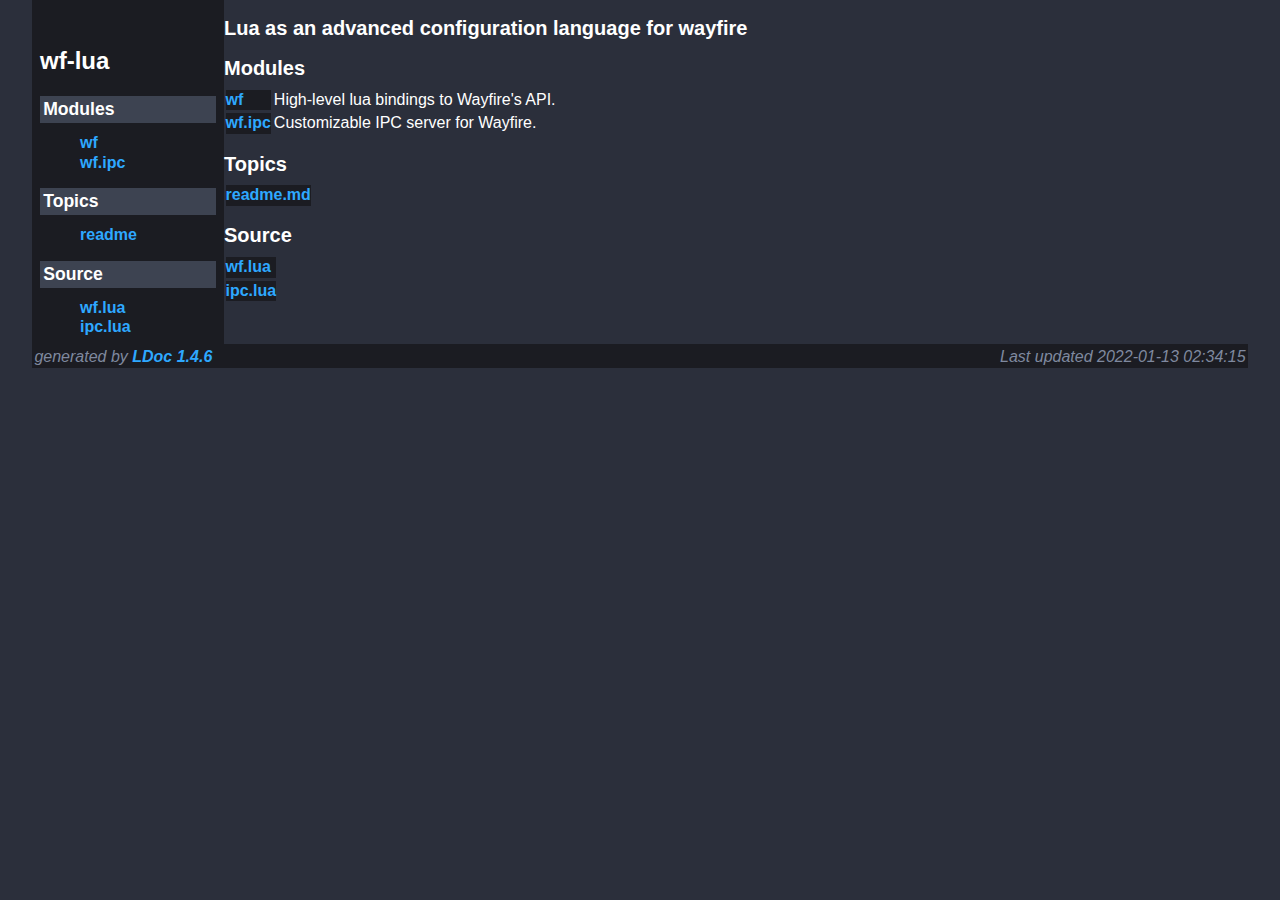
==== commit bfb23a56: "deploy: 089b19bc09495d5b0df6b1bebc4f00de29703ccf" ====
--- a/index.html
+++ b/index.html
@@ -59,7 +59,7 @@
 </div> <!-- id="main" -->
 <div id="about">
 <i>generated by <a href="http://github.com/stevedonovan/LDoc">LDoc 1.4.6</a></i>
-<i style="float:right;">Last updated 2021-12-26 19:25:54 </i>
+<i style="float:right;">Last updated 2022-01-13 02:34:15 </i>
 </div> <!-- id="about" -->
 </div> <!-- id="container" -->
 </body>
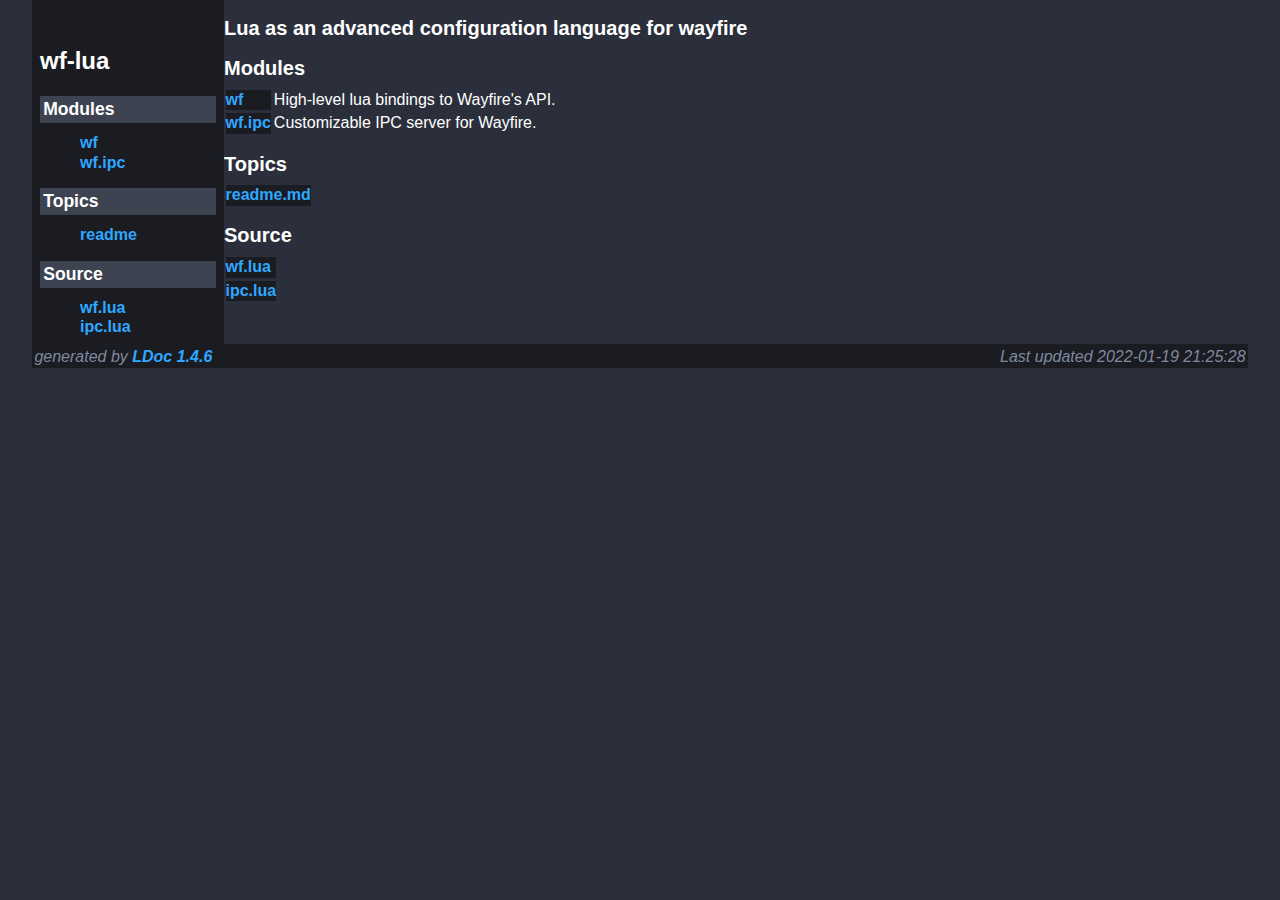
==== commit 73bbdc8d: "deploy: 889e7cc090365be63cd6bf604c58a2b962a6cb5f" ====
--- a/index.html
+++ b/index.html
@@ -59,7 +59,7 @@
 </div> <!-- id="main" -->
 <div id="about">
 <i>generated by <a href="http://github.com/stevedonovan/LDoc">LDoc 1.4.6</a></i>
-<i style="float:right;">Last updated 2022-01-13 02:34:15 </i>
+<i style="float:right;">Last updated 2022-01-19 21:25:28 </i>
 </div> <!-- id="about" -->
 </div> <!-- id="container" -->
 </body>
